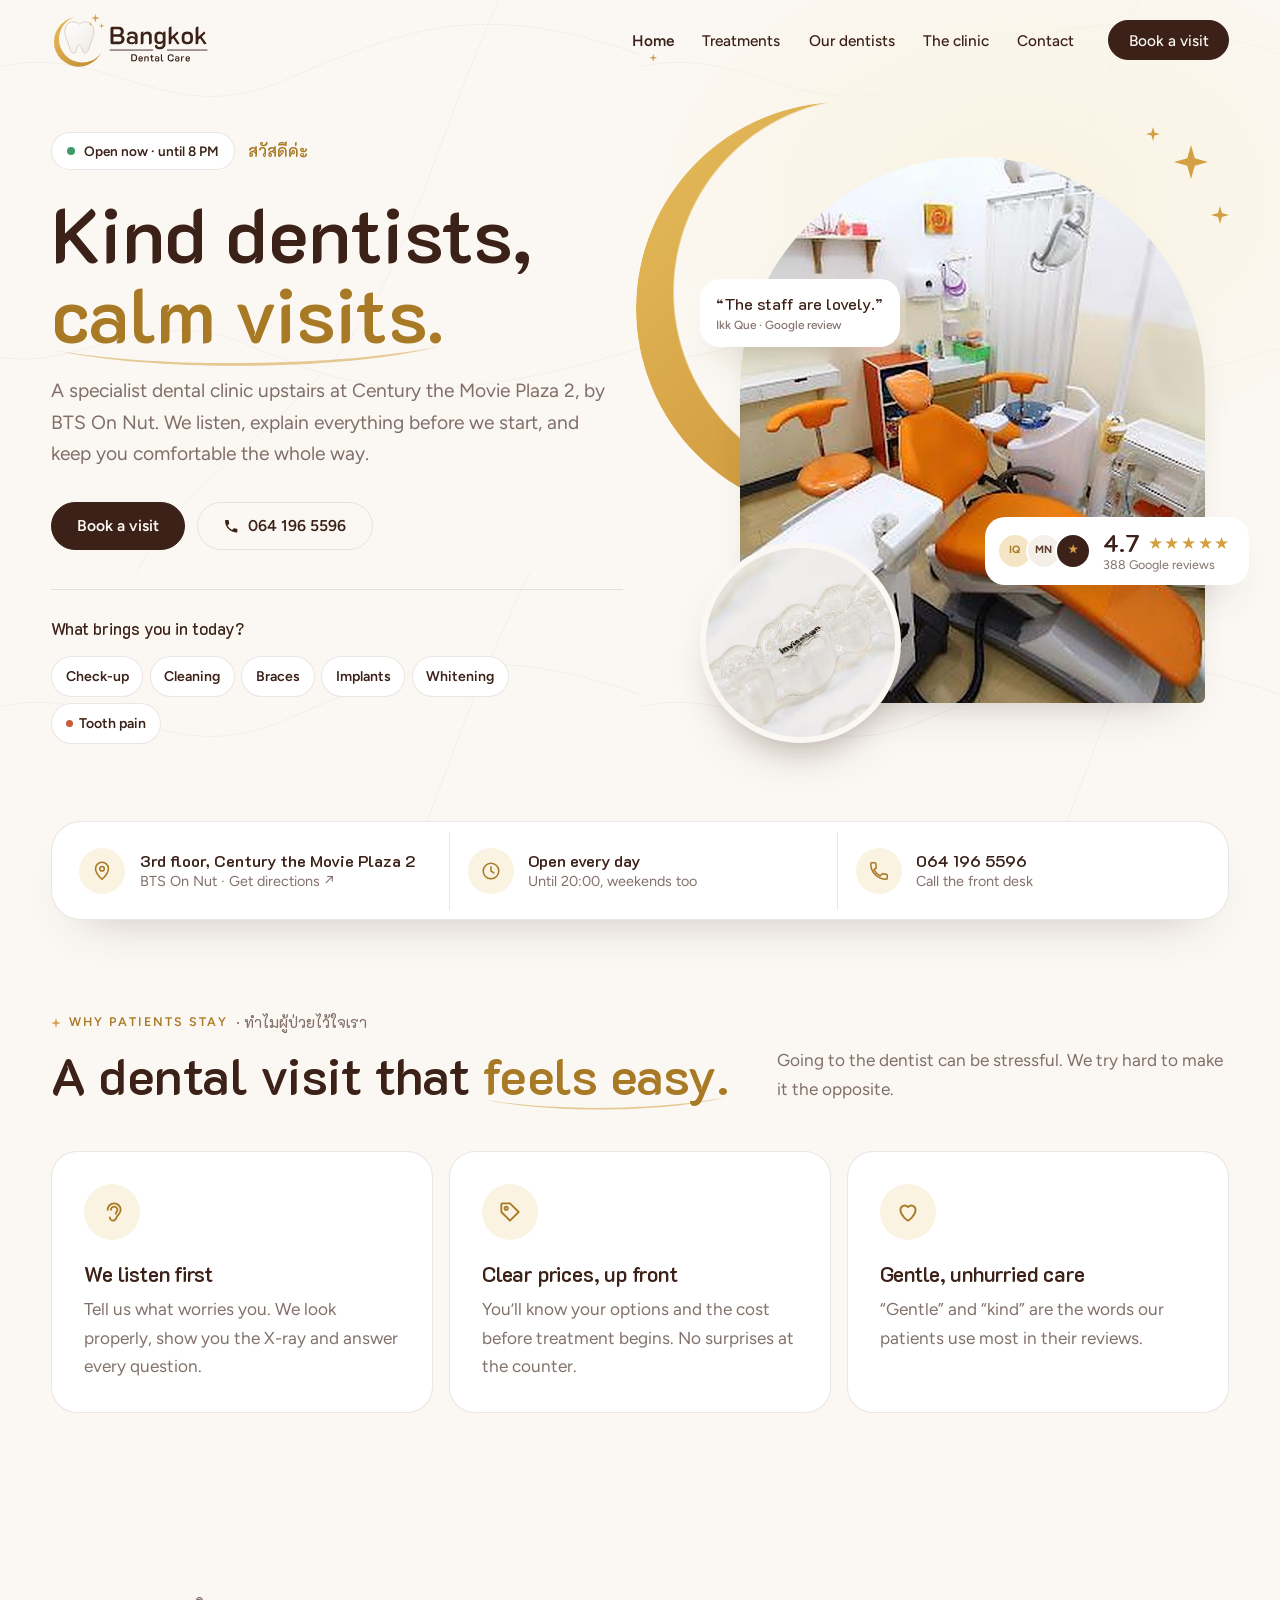
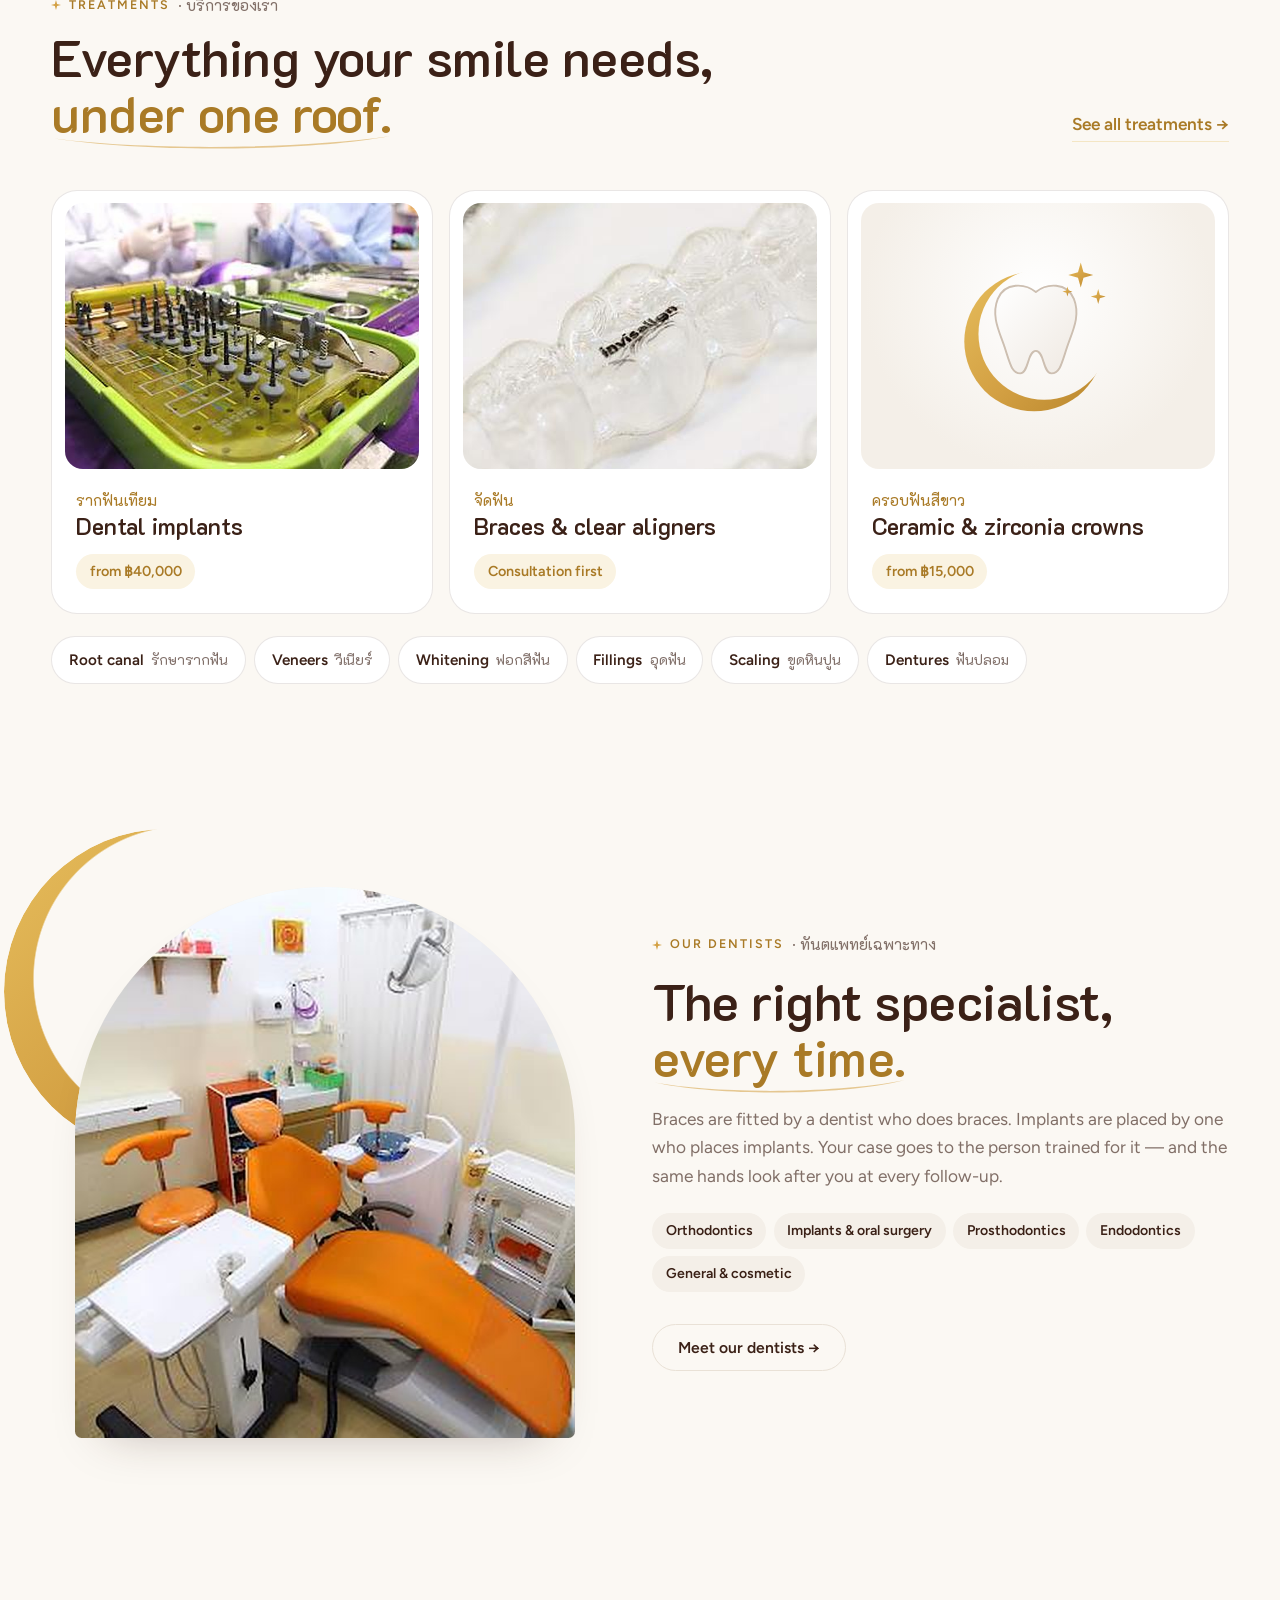
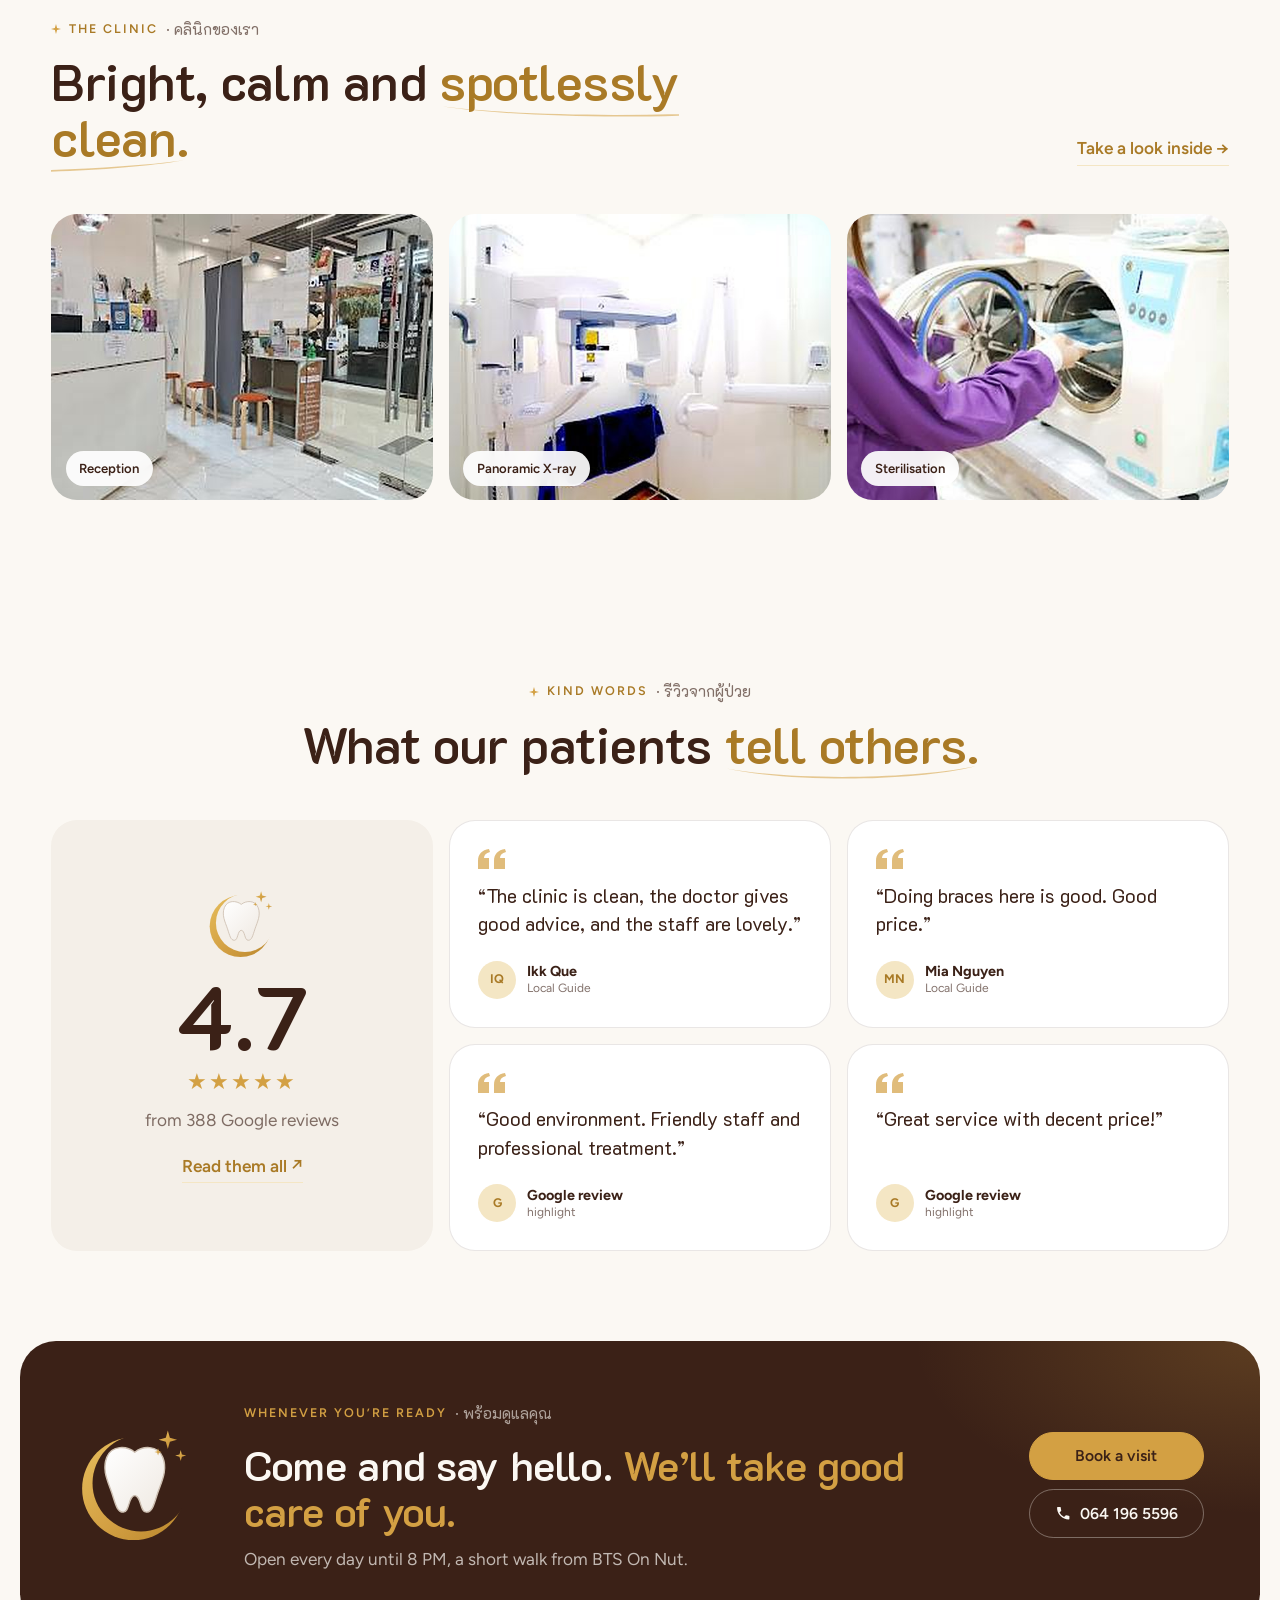
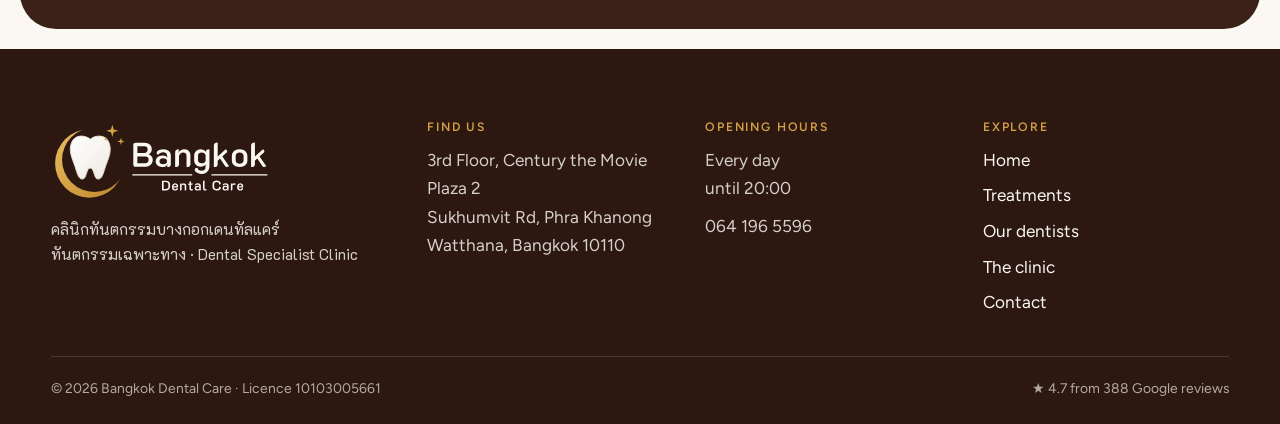
==== index.html @ a1d0c7ec "Improve the homepage hero Treatment-room photo with an aligner inset instead of the busy storefront," ====
<!doctype html>
<html lang="en" class="no-js">
<head>
  <meta charset="utf-8" />
  <meta name="viewport" content="width=device-width, initial-scale=1" />
  <title>Bangkok Dental Care · Kind, specialist dental care at BTS On Nut</title>
  <meta name="description" content="A friendly specialist dental clinic on the 3rd floor of Century the Movie Plaza 2, BTS On Nut. Braces, aligners, implants, crowns, root canal, veneers and whitening. Rated 4.7 from 388 Google reviews." />
  <meta name="theme-color" content="#fbf8f3" />
  <meta property="og:title" content="Bangkok Dental Care · Kind, specialist dental care at BTS On Nut" />
  <meta property="og:description" content="A friendly specialist dental clinic on the 3rd floor of Century the Movie Plaza 2, BTS On Nut. Braces, aligners, implants, crowns, root canal, veneers and whitening. Rated 4.7 from 388 Google reviews." />
  <meta property="og:image" content="images/storefront.jpg" />
  <link rel="icon" href="images/logo-mark.svg" type="image/svg+xml" />

  <link rel="preconnect" href="https://fonts.googleapis.com" />
  <link rel="preconnect" href="https://fonts.gstatic.com" crossorigin />
  <link href="https://fonts.googleapis.com/css2?family=K2D:wght@400;500;600;700&family=Figtree:wght@400;500;600&display=swap" rel="stylesheet" />
  <link rel="stylesheet" href="styles.css" />
  <script type="application/ld+json">
  {
    "@context": "https://schema.org",
    "@type": "Dentist",
    "name": "Bangkok Dental Care",
    "alternateName": "คลินิกทันตกรรมบางกอกเดนทัลแคร์",
    "image": "images/storefront.jpg",
    "logo": "images/logo.svg",
    "telephone": "+66641965596",
    "address": {
      "@type": "PostalAddress",
      "streetAddress": "3rd Floor, Century the Movie Plaza 2, Sukhumvit Rd",
      "addressLocality": "Phra Khanong, Watthana",
      "addressRegion": "Bangkok",
      "postalCode": "10110",
      "addressCountry": "TH"
    },
    "geo": { "@type": "GeoCoordinates", "latitude": 13.7054644, "longitude": 100.6012453 },
    "openingHoursSpecification": [{
      "@type": "OpeningHoursSpecification",
      "dayOfWeek": ["Monday","Tuesday","Wednesday","Thursday","Friday","Saturday","Sunday"],
      "closes": "20:00"
    }],
    "aggregateRating": { "@type": "AggregateRating", "ratingValue": "4.7", "reviewCount": "388" }
  }
  </script>
</head>
<body>
  <a class="skip" href="#main">Skip to content</a>

  <svg width="0" height="0" style="position:absolute" aria-hidden="true">
    <defs>
      <symbol id="spark" viewBox="-1 -1 2 2"><path d="M0 -1L.22 -.22L1 0L.22 .22L0 1L-.22 .22L-1 0L-.22 -.22Z" /></symbol>
    </defs>
  </svg>

  <header class="nav" data-nav>
    <a class="logo" href="index.html" aria-label="Bangkok Dental Care — home">
      <img src="images/logo.svg" alt="Bangkok Dental Care" width="578" height="196" />
    </a>
    <button class="nav__toggle" type="button" aria-expanded="false" aria-controls="site-menu" data-nav-toggle>
      <span class="sr-only">Menu</span><span class="nav__bars" aria-hidden="true"></span>
    </button>
    <nav class="nav__links" id="site-menu" aria-label="Primary">
      <a href="index.html" aria-current="page">Home</a>
      <a href="treatments.html">Treatments</a>
      <a href="dentists.html">Our dentists</a>
      <a href="clinic.html">The clinic</a>
      <a href="contact.html">Contact</a>
      <a class="btn btn--small nav__cta" href="contact.html#book">Book a visit</a>
    </nav>
  </header>

  <main id="main">
    <section class="hero">
      <div class="hero__copy">
        <p class="hello reveal" style="--d:0">
          <span class="pill"><span class="pill__dot" aria-hidden="true"></span><span data-open-status>Open every day · until 8 PM</span></span>
          <span lang="th">สวัสดีค่ะ</span>
        </p>
        <h1 class="reveal" style="--d:1">Kind dentists,<br /><em>calm visits.</em></h1>
        <p class="lede reveal" style="--d:2">
          A specialist dental clinic upstairs at Century the Movie Plaza&nbsp;2, by BTS&nbsp;On&nbsp;Nut.
          We listen, explain everything before we start, and keep you comfortable the whole way.
        </p>
        <div class="actions reveal" style="--d:3">
          <a class="btn" href="contact.html#book">Book a visit</a>
          <a class="btn btn--line" href="tel:+66641965596"><svg class="i" viewBox="0 0 24 24" aria-hidden="true"><path d="M6.6 10.8a15.1 15.1 0 0 0 6.6 6.6l2.2-2.2a1 1 0 0 1 1-.25 11.4 11.4 0 0 0 3.6.57 1 1 0 0 1 1 1V20a1 1 0 0 1-1 1A17 17 0 0 1 3 4a1 1 0 0 1 1-1h3.5a1 1 0 0 1 1 1c0 1.25.2 2.45.57 3.57a1 1 0 0 1-.25 1z"/></svg> 064 196 5596</a>
        </div>
        <div class="ask reveal" style="--d:4">
          <p class="ask__q">What brings you in today?</p>
          <ul class="ask__list">
            <li><a href="contact.html?service=checkup#book">Check-up</a></li>
            <li><a href="contact.html?service=cleaning#book">Cleaning</a></li>
            <li><a href="contact.html?service=braces#book">Braces</a></li>
            <li><a href="contact.html?service=implant#book">Implants</a></li>
            <li><a href="contact.html?service=whitening#book">Whitening</a></li>
            <li><a class="ask__urgent" href="contact.html?service=pain#book">Tooth pain</a></li>
          </ul>
        </div>
      </div>

      <div class="hero__media reveal" style="--d:2">
        <span class="moon moon--xl" aria-hidden="true"></span>
        <span class="twinkle twinkle--1" aria-hidden="true"><svg class="spark" aria-hidden="true"><use href="#spark" /></svg></span>
        <span class="twinkle twinkle--2" aria-hidden="true"><svg class="spark" aria-hidden="true"><use href="#spark" /></svg></span>
        <span class="twinkle twinkle--3" aria-hidden="true"><svg class="spark" aria-hidden="true"><use href="#spark" /></svg></span>
        <figure class="photo photo--arch"><img src="images/treatment-room.jpg" alt="A bright treatment room with an orange dental chair" /></figure>
        <figure class="photo hero__inset"><img src="images/aligners.jpg" alt="Clear aligner trays" /></figure>
        <div class="note note--rating">
          <span class="faces" aria-hidden="true"><span>IQ</span><span>MN</span><span>★</span></span>
          <span class="note__text"><b>4.7</b> <span class="stars" aria-hidden="true">★★★★★</span><small>388 Google reviews</small></span>
        </div>
        <p class="note note--quote">“The staff are lovely.”<small>Ikk Que · Google review</small></p>
      </div>
    </section>

    <ul class="glance reveal" style="--d:5" aria-label="Clinic at a glance">
      <li>
        <span class="glance__icon" aria-hidden="true"><svg viewBox="0 0 24 24"><path d="M12 21s-7-6.2-7-11.5A7 7 0 0 1 19 9.5C19 14.8 12 21 12 21z"/><circle cx="12" cy="9.5" r="2.5"/></svg></span>
        <span><b>3rd floor, Century the Movie Plaza 2</b><a href="https://www.google.com/maps/dir/?api=1&destination=13.7054644,100.6012453" target="_blank" rel="noopener">BTS On Nut · Get directions ↗</a></span>
      </li>
      <li>
        <span class="glance__icon" aria-hidden="true"><svg viewBox="0 0 24 24"><circle cx="12" cy="12" r="8.5"/><path d="M12 7.5V12l3 2"/></svg></span>
        <span><b>Open every day</b><span>Until 20:00, weekends too</span></span>
      </li>
      <li>
        <span class="glance__icon" aria-hidden="true"><svg viewBox="0 0 24 24"><path d="M6.6 10.8a15.1 15.1 0 0 0 6.6 6.6l2.2-2.2a1 1 0 0 1 1-.25 11.4 11.4 0 0 0 3.6.57 1 1 0 0 1 1 1V20a1 1 0 0 1-1 1A17 17 0 0 1 3 4a1 1 0 0 1 1-1h3.5a1 1 0 0 1 1 1c0 1.25.2 2.45.57 3.57a1 1 0 0 1-.25 1z"/></svg></span>
        <span><b>064 196 5596</b><a href="tel:+66641965596">Call the front desk</a></span>
      </li>
    </ul>

    <section class="section">
      <header class="head">
        <p class="eyebrow"><svg class="spark" aria-hidden="true"><use href="#spark" /></svg>Why patients stay <span lang="th">· ทำไมผู้ป่วยไว้ใจเรา</span></p>
        <h2>A dental visit that <em>feels easy.</em></h2>
        <p class="head__aside">Going to the dentist can be stressful. We try hard to make it the opposite.</p>
      </header>
      <div class="promises">
        <article class="promise reveal-on-scroll">
          <span class="promise__icon" aria-hidden="true"><svg viewBox="0 0 24 24"><path d="M8 10a6 6 0 1 1 12 0c0 3-2 4-3 5.5S15.5 20 13 20a3 3 0 0 1-3-3"/><path d="M11 10a3 3 0 0 1 6 0c0 1.5-1.5 2-1.5 3.5"/></svg></span>
          <h3>We listen first</h3>
          <p>Tell us what worries you. We look properly, show you the X-ray and answer every question.</p>
        </article>
        <article class="promise reveal-on-scroll">
          <span class="promise__icon" aria-hidden="true"><svg viewBox="0 0 24 24"><path d="M4 12V5a1 1 0 0 1 1-1h7l8 8-8 8z"/><circle cx="8.5" cy="8.5" r="1.5"/></svg></span>
          <h3>Clear prices, up front</h3>
          <p>You’ll know your options and the cost before treatment begins. No surprises at the counter.</p>
        </article>
        <article class="promise reveal-on-scroll">
          <span class="promise__icon" aria-hidden="true"><svg viewBox="0 0 24 24"><path d="M12 20s-7-4.4-7-10a4 4 0 0 1 7-2.6A4 4 0 0 1 19 10c0 5.6-7 10-7 10z"/></svg></span>
          <h3>Gentle, unhurried care</h3>
          <p>“Gentle” and “kind” are the words our patients use most in their reviews.</p>
        </article>
      </div>
    </section>

    <section class="section">
      <header class="head">
        <p class="eyebrow"><svg class="spark" aria-hidden="true"><use href="#spark" /></svg>Treatments <span lang="th">· บริการของเรา</span></p>
        <h2>Everything your smile needs, <em>under one roof.</em></h2>
        <a class="link head__link" href="treatments.html">See all treatments →</a>
      </header>
      <div class="cards">
        <a class="card card--photo reveal-on-scroll" href="treatments.html#implants">
          <figure class="photo"><img src="images/implant-kit.jpg" alt="" loading="lazy" /></figure>
          <span class="card__th" lang="th">รากฟันเทียม</span>
          <span class="card__title">Dental implants</span>
          <span class="card__meta">from ฿40,000</span>
        </a>
        <a class="card card--photo reveal-on-scroll" href="treatments.html#braces">
          <figure class="photo"><img src="images/aligners.jpg" alt="" loading="lazy" /></figure>
          <span class="card__th" lang="th">จัดฟัน</span>
          <span class="card__title">Braces &amp; clear aligners</span>
          <span class="card__meta">Consultation first</span>
        </a>
        <a class="card card--photo reveal-on-scroll" href="treatments.html#crowns">
          <figure class="photo photo--plain"><img src="images/logo-mark.svg" alt="" loading="lazy" /></figure>
          <span class="card__th" lang="th">ครอบฟันสีขาว</span>
          <span class="card__title">Ceramic &amp; zirconia crowns</span>
          <span class="card__meta">from ฿15,000</span>
        </a>
      </div>
      <ul class="chips reveal-on-scroll">
        <li><a href="treatments.html#root-canal">Root canal <span lang="th">รักษารากฟัน</span></a></li>
        <li><a href="treatments.html#veneers">Veneers <span lang="th">วีเนียร์</span></a></li>
        <li><a href="treatments.html#whitening">Whitening <span lang="th">ฟอกสีฟัน</span></a></li>
        <li><a href="treatments.html#fillings">Fillings <span lang="th">อุดฟัน</span></a></li>
        <li><a href="treatments.html#scaling">Scaling <span lang="th">ขูดหินปูน</span></a></li>
        <li><a href="treatments.html#dentures">Dentures <span lang="th">ฟันปลอม</span></a></li>
      </ul>
    </section>

    <section class="section split">
      <div class="split__media reveal-on-scroll">
        <span class="moon" aria-hidden="true"></span>
        <figure class="photo photo--soft"><img src="images/treatment-room.jpg" alt="Our treatment room with an orange dental chair" loading="lazy" /></figure>
      </div>
      <div class="split__copy reveal-on-scroll">
        <p class="eyebrow"><svg class="spark" aria-hidden="true"><use href="#spark" /></svg>Our dentists <span lang="th">· ทันตแพทย์เฉพาะทาง</span></p>
        <h2>The right specialist, <em>every time.</em></h2>
        <p>Braces are fitted by a dentist who does braces. Implants are placed by one who places implants. Your case goes to the person trained for it — and the same hands look after you at every follow-up.</p>
        <ul class="tags">
          <li>Orthodontics</li><li>Implants &amp; oral surgery</li><li>Prosthodontics</li><li>Endodontics</li><li>General &amp; cosmetic</li>
        </ul>
        <a class="btn btn--line" href="dentists.html">Meet our dentists →</a>
      </div>
    </section>

    <section class="section">
      <header class="head">
        <p class="eyebrow"><svg class="spark" aria-hidden="true"><use href="#spark" /></svg>The clinic <span lang="th">· คลินิกของเรา</span></p>
        <h2>Bright, calm and <em>spotlessly clean.</em></h2>
        <a class="link head__link" href="clinic.html">Take a look inside →</a>
      </header>
      <div class="strip">
        <figure class="photo reveal-on-scroll"><img src="images/reception.jpg" alt="Reception desk" loading="lazy" /><figcaption>Reception</figcaption></figure>
        <figure class="photo reveal-on-scroll"><img src="images/xray.jpg" alt="Panoramic X-ray machine" loading="lazy" /><figcaption>Panoramic X-ray</figcaption></figure>
        <figure class="photo reveal-on-scroll"><img src="images/sterilisation.jpg" alt="Instruments loaded into an autoclave steriliser" loading="lazy" /><figcaption>Sterilisation</figcaption></figure>
      </div>
    </section>

    <section class="section reviews">
      <header class="head head--center">
        <p class="eyebrow"><svg class="spark" aria-hidden="true"><use href="#spark" /></svg>Kind words <span lang="th">· รีวิวจากผู้ป่วย</span></p>
        <h2>What our patients <em>tell others.</em></h2>
      </header>
      <div class="reviews__grid">
        <div class="score reveal-on-scroll">
          <img src="images/logo-mark.svg" alt="" width="72" height="72" loading="lazy" />
          <p class="score__n">4.7</p>
          <p class="stars" aria-label="4.7 out of 5 stars">★★★★★</p>
          <p class="score__l">from 388 Google reviews</p>
          <a class="link" href="https://www.google.com/maps/place/Bangkok+Dental+Care/@13.7054644,100.598665,17z/data=!4m8!3m7!1s0x30e29febcbc4d22b:0xd949c671bb64645d!8m2!3d13.7054644!4d100.6012453!9m1!1b1" target="_blank" rel="noopener">Read them all ↗</a>
        </div>
        <blockquote class="quote reveal-on-scroll">
          <p>“The clinic is clean, the doctor gives good advice, and the staff are lovely.”</p>
          <footer><span class="avatar" aria-hidden="true">IQ</span><span><b>Ikk Que</b><small>Local Guide</small></span></footer>
        </blockquote>
        <blockquote class="quote reveal-on-scroll">
          <p>“Doing braces here is good. Good price.”</p>
          <footer><span class="avatar" aria-hidden="true">MN</span><span><b>Mia Nguyen</b><small>Local Guide</small></span></footer>
        </blockquote>
        <blockquote class="quote reveal-on-scroll">
          <p>“Good environment. Friendly staff and professional treatment.”</p>
          <footer><span class="avatar" aria-hidden="true">G</span><span><b>Google review</b><small>highlight</small></span></footer>
        </blockquote>
        <blockquote class="quote reveal-on-scroll">
          <p>“Great service with decent price!”</p>
          <footer><span class="avatar" aria-hidden="true">G</span><span><b>Google review</b><small>highlight</small></span></footer>
        </blockquote>
      </div>
    </section>

  </main>

  <section class="cta">
    <div class="cta__inner">
      <img class="cta__mark" src="images/logo-mark.svg" alt="" width="196" height="196" loading="lazy" />
      <div class="cta__copy">
        <p class="eyebrow eyebrow--light">Whenever you’re ready <span lang="th">· พร้อมดูแลคุณ</span></p>
        <h2>Come and say hello. <em>We’ll take good care of you.</em></h2>
        <p>Open every day until 8 PM, a short walk from BTS On Nut.</p>
      </div>
      <div class="cta__actions">
        <a class="btn btn--gold" href="contact.html#book">Book a visit</a>
        <a class="btn btn--line-light" href="tel:+66641965596"><svg class="i" viewBox="0 0 24 24" aria-hidden="true"><path d="M6.6 10.8a15.1 15.1 0 0 0 6.6 6.6l2.2-2.2a1 1 0 0 1 1-.25 11.4 11.4 0 0 0 3.6.57 1 1 0 0 1 1 1V20a1 1 0 0 1-1 1A17 17 0 0 1 3 4a1 1 0 0 1 1-1h3.5a1 1 0 0 1 1 1c0 1.25.2 2.45.57 3.57a1 1 0 0 1-.25 1z"/></svg> 064 196 5596</a>
      </div>
    </div>
  </section>

  <footer class="footer">
    <div class="footer__grid">
      <div class="footer__brand">
        <img src="images/logo-light.svg" alt="Bangkok Dental Care" width="578" height="196" loading="lazy" />
        <p lang="th">คลินิกทันตกรรมบางกอกเดนทัลแคร์<br />ทันตกรรมเฉพาะทาง · Dental Specialist Clinic</p>
      </div>
      <div>
        <h3>Find us</h3>
        <p>3rd Floor, Century the Movie Plaza 2<br />Sukhumvit Rd, Phra Khanong<br />Watthana, Bangkok 10110</p>
      </div>
      <div>
        <h3>Opening hours</h3>
        <p>Every day<br />until 20:00</p>
        <p><a href="tel:+66641965596">064 196 5596</a></p>
      </div>
      <div>
        <h3>Explore</h3>
        <ul>
          <li><a href="index.html">Home</a></li>
          <li><a href="treatments.html">Treatments</a></li>
          <li><a href="dentists.html">Our dentists</a></li>
          <li><a href="clinic.html">The clinic</a></li>
          <li><a href="contact.html">Contact</a></li>
        </ul>
      </div>
    </div>
    <div class="footer__row">
      <span>© <span data-year>2026</span> Bangkok Dental Care · Licence 10103005661</span>
      <a href="https://www.google.com/maps/place/Bangkok+Dental+Care/@13.7054644,100.598665,17z/data=!4m8!3m7!1s0x30e29febcbc4d22b:0xd949c671bb64645d!8m2!3d13.7054644!4d100.6012453!9m1!1b1" target="_blank" rel="noopener">★ 4.7 from 388 Google reviews</a>
    </div>
  </footer>

  <a class="fab" href="tel:+66641965596" aria-label="Call the clinic">
    <svg viewBox="0 0 24 24" aria-hidden="true"><path d="M6.6 10.8a15.1 15.1 0 0 0 6.6 6.6l2.2-2.2a1 1 0 0 1 1-.25 11.4 11.4 0 0 0 3.6.57 1 1 0 0 1 1 1V20a1 1 0 0 1-1 1A17 17 0 0 1 3 4a1 1 0 0 1 1-1h3.5a1 1 0 0 1 1 1c0 1.25.2 2.45.57 3.57a1 1 0 0 1-.25 1z"/></svg>
  </a>

  <script src="script.js" defer></script>
</body>
</html>
---- styles.css ----
/* ==========================================================================
   Bangkok Dental Care
   Taken from the logo on the clinic's marble wall: a white tooth cradled by a
   thin gold crescent, gold sparkles, and a chocolate-brown wordmark.
   Soft marble whites, gold accents, chocolate text — warm, clean, unhurried.
   ========================================================================== */

:root {
  --paper: #fbf8f3;
  --white: #ffffff;
  --marble: #f4efe8;
  --stone: #e9e1d6;
  --gold: #d3a043;
  --gold-deep: #a97a26;
  --gold-soft: #f4e6c4;
  --gold-mist: #faf3e2;
  --cocoa: #3b2117;
  --cocoa-2: #5b3b2d;
  --muted: rgba(59, 33, 23, 0.64);
  --line: rgba(59, 33, 23, 0.11);

  --head: "K2D", "Figtree", sans-serif;
  --body: "Figtree", ui-sans-serif, sans-serif;

  --gutter: clamp(1.1rem, 4vw, 3.5rem);
  --max: 1220px;
  --r: 26px;
  --r-sm: 16px;
  --shadow: 0 24px 50px -32px rgba(59, 33, 23, 0.35);
  --ease: cubic-bezier(0.22, 0.8, 0.24, 1);
}

*, *::before, *::after { box-sizing: border-box; }

html { scroll-behavior: smooth; overflow-x: clip; }

body {
  margin: 0;
  background: var(--paper);
  color: var(--cocoa);
  font-family: var(--body);
  font-size: clamp(1rem, 0.97rem + 0.18vw, 1.075rem);
  line-height: 1.65;
  -webkit-font-smoothing: antialiased;
}

[lang="th"] { font-family: var(--head); font-weight: 400; }

h1, h2, h3 { font-family: var(--head); font-weight: 600; margin: 0; letter-spacing: -0.01em; }
h1 { font-size: clamp(2.7rem, 6vw, 5rem); line-height: 1.04; }
h2 { font-size: clamp(2rem, 4vw, 3.2rem); line-height: 1.1; }
h3 { font-size: 1.3rem; line-height: 1.2; }

/* Highlight: gold text sitting on a soft crescent swoosh, like the logo's tail */
em {
  font-style: normal;
  color: var(--gold-deep);
  background: url("data:image/svg+xml,%3Csvg xmlns='http://www.w3.org/2000/svg' viewBox='0 0 200 14' preserveAspectRatio='none'%3E%3Cpath d='M2 4c50 10 140 10 196-2-50 14-146 14-196 2z' fill='%23d3a043' fill-opacity='.55'/%3E%3C/svg%3E") left bottom / 100% .32em no-repeat;
  padding-bottom: .08em;
}

p { margin: 0; }
a { color: inherit; }
a, button, select, label, summary { cursor: pointer; }
input[type="text"], input[type="tel"] { cursor: text; }
img { display: block; max-width: 100%; }

.skip { position: absolute; left: -999px; top: .5rem; z-index: 200; background: var(--cocoa); color: var(--paper); padding: .5rem 1rem; border-radius: 10px; }
.skip:focus { left: .5rem; }
.sr-only { position: absolute; width: 1px; height: 1px; overflow: hidden; clip: rect(0 0 0 0); white-space: nowrap; }
:focus-visible { outline: 2px solid var(--gold); outline-offset: 3px; border-radius: 6px; }

.i { width: 1.05em; height: 1.05em; fill: currentColor; flex: none; }
.spark { width: .8em; height: .8em; fill: var(--gold); flex: none; }

/* ---------- Buttons & links ---------- */
.btn {
  display: inline-flex; align-items: center; justify-content: center; gap: .55em;
  padding: .95em 1.6em;
  border: 1.5px solid var(--cocoa);
  border-radius: 999px;
  background: var(--cocoa);
  color: var(--paper);
  font: 600 .98rem/1 var(--body);
  text-decoration: none;
  transition: background .3s, border-color .3s, color .3s, transform .3s var(--ease), box-shadow .3s;
}
.btn:hover { background: var(--gold-deep); border-color: var(--gold-deep); transform: translateY(-2px); box-shadow: 0 14px 26px -16px rgba(169, 122, 38, .9); }
.btn--line { background: transparent; color: var(--cocoa); border-color: var(--stone); }
.btn--line:hover { background: var(--white); color: var(--cocoa); border-color: var(--gold); box-shadow: none; }
.btn--gold { background: var(--gold); border-color: var(--gold); color: var(--cocoa); }
.btn--gold:hover { background: var(--gold-soft); border-color: var(--gold-soft); color: var(--cocoa); }
.btn--line-light { background: transparent; border-color: rgba(251, 248, 243, .35); color: var(--paper); }
.btn--line-light:hover { background: var(--paper); border-color: var(--paper); color: var(--cocoa); box-shadow: none; }
.btn--small { padding: .75em 1.25em; font-size: .9rem; }
.btn--block { width: 100%; padding-block: 1.1em; }

.link { color: var(--gold-deep); font-weight: 600; text-decoration: none; border-bottom: 1.5px solid var(--gold-soft); padding-bottom: 2px; transition: border-color .25s, color .25s; }
.link:hover { border-color: var(--gold); color: var(--cocoa); }

/* ---------- Header ---------- */
.nav {
  position: sticky; top: 0; z-index: 50;
  display: flex; align-items: center; justify-content: space-between; gap: 1.5rem;
  padding: .7rem var(--gutter);
  transition: background .3s, box-shadow .3s;
}
.nav.is-scrolled { background: rgba(251, 248, 243, .88); backdrop-filter: blur(14px); -webkit-backdrop-filter: blur(14px); box-shadow: 0 1px 0 var(--line); }
.logo { display: inline-block; line-height: 0; }
.logo img { height: 58px; width: auto; transition: transform .5s var(--ease); }
.logo:hover img { transform: scale(1.03); }
.nav__links { display: flex; align-items: center; gap: clamp(1rem, 2.2vw, 2rem); }
.nav__links a { position: relative; text-decoration: none; font-weight: 500; font-size: .96rem; }
.nav__links a:not(.btn)::after {
  content: ""; position: absolute; left: 50%; bottom: -9px; width: 8px; height: 8px;
  background: var(--gold);
  clip-path: polygon(50% 0, 61% 39%, 100% 50%, 61% 61%, 50% 100%, 39% 61%, 0 50%, 39% 39%);
  transform: translateX(-50%) scale(0); transition: transform .35s var(--ease);
}
.nav__links a:hover::after, .nav__links a[aria-current="page"]::after { transform: translateX(-50%) scale(1); }
.nav__links a[aria-current="page"] { font-weight: 600; }
.nav__cta { margin-left: .4rem; }
.nav__toggle { display: none; width: 46px; height: 46px; border-radius: 50%; border: 1.5px solid var(--stone); background: var(--white); place-items: center; }
.nav__bars, .nav__bars::before, .nav__bars::after { display: block; width: 18px; height: 2px; border-radius: 2px; background: var(--cocoa); transition: transform .3s var(--ease), background .2s; }
.nav__bars { position: relative; }
.nav__bars::before, .nav__bars::after { content: ""; position: absolute; left: 0; }
.nav__bars::before { top: -6px; }
.nav__bars::after { top: 6px; }
.nav.is-open .nav__bars { background: transparent; }
.nav.is-open .nav__bars::before { transform: translateY(6px) rotate(45deg); }
.nav.is-open .nav__bars::after { transform: translateY(-6px) rotate(-45deg); }

/* ---------- Shared bits ---------- */
.section { max-width: calc(var(--max) + 2 * var(--gutter)); margin: 0 auto; padding: clamp(3.5rem, 7vw, 6rem) var(--gutter); }
.section--tight { padding-top: clamp(1rem, 2vw, 2rem); }

.eyebrow {
  display: inline-flex; flex-wrap: wrap; align-items: center; gap: .5rem;
  margin-bottom: 1rem;
  font-size: .78rem; font-weight: 600; letter-spacing: .16em; text-transform: uppercase; color: var(--gold-deep);
}
.eyebrow [lang="th"] { letter-spacing: 0; text-transform: none; font-size: .95rem; color: var(--muted); }
.eyebrow--light { color: var(--gold); }
.eyebrow--light [lang="th"] { color: rgba(251, 248, 243, .6); }

.lede { max-width: 36rem; margin-top: 1.4rem; font-size: clamp(1.05rem, 1rem + .3vw, 1.2rem); color: var(--muted); }
.actions { display: flex; flex-wrap: wrap; gap: .75rem; margin-top: 2rem; }

.head { display: grid; grid-template-columns: minmax(0, 1.5fr) minmax(0, 1fr); gap: .5rem 3rem; align-items: end; margin-bottom: clamp(2rem, 4vw, 3rem); }
.head .eyebrow { grid-column: 1 / -1; margin-bottom: .2rem; }
.head__aside { color: var(--muted); }
.head__link { justify-self: end; align-self: end; }
.head--center { grid-template-columns: 1fr; justify-items: center; text-align: center; }

.photo { position: relative; margin: 0; overflow: hidden; border-radius: var(--r); background: var(--marble); }
.photo img { width: 100%; height: 100%; object-fit: cover; transition: transform 1.1s var(--ease); }
.photo:hover img { transform: scale(1.035); }
.photo figcaption {
  position: absolute; left: .9rem; bottom: .9rem;
  padding: .4rem .85rem; border-radius: 999px;
  background: rgba(255, 255, 255, .92); backdrop-filter: blur(6px);
  font-size: .82rem; font-weight: 600;
}
.photo--plain { display: grid; place-items: center; background: radial-gradient(circle at 50% 35%, var(--white), var(--marble) 70%); }
.photo--plain img { width: 46%; height: auto; object-fit: contain; }

/* The thin gold crescent from the logo, used as a frame accent */
.moon {
  position: absolute; z-index: 0; pointer-events: none;
  width: 62%; aspect-ratio: 1; left: -9%; top: -6%;
  border-radius: 50%;
  background: linear-gradient(135deg, #e6bd5c, var(--gold) 55%, #b9862c);
  -webkit-mask: radial-gradient(circle at 56% 46%, transparent 0 60%, #000 60.6%);
  mask: radial-gradient(circle at 56% 46%, transparent 0 60%, #000 60.6%);
  animation: float 10s ease-in-out infinite alternate;
}
.moon--xl { width: 78%; left: -12%; top: -5%; }
@keyframes float { to { transform: rotate(-6deg) translateY(-6px); } }

.stars { color: var(--gold); letter-spacing: .1em; }
.avatar { display: inline-grid; place-items: center; width: 38px; height: 38px; border-radius: 50%; background: var(--gold-soft); color: var(--gold-deep); font: 700 .78rem/1 var(--body); flex: none; }

/* ---------- Home hero ---------- */
.hero {
  position: relative;
  max-width: calc(var(--max) + 2 * var(--gutter)); margin: 0 auto;
  display: grid; grid-template-columns: minmax(0, 1.08fr) minmax(0, 1fr); gap: clamp(2.5rem, 6vw, 6rem); align-items: center;
  padding: clamp(1.5rem, 4vw, 3.5rem) var(--gutter) clamp(3rem, 6vw, 5rem);
}
.hero::before {
  content: ""; position: absolute; inset: -20% calc(50% - 50vw) 0; z-index: -1;
  background:
    radial-gradient(38rem 26rem at 80% 30%, var(--gold-mist), transparent 70%),
    url("data:image/svg+xml,%3Csvg xmlns='http://www.w3.org/2000/svg' width='640' height='640' fill='none' stroke='%233b2117' stroke-opacity='.045'%3E%3Cpath d='M-20 140c120-40 180 60 300 10s200-90 380-20'/%3E%3Cpath d='M-20 420c90 30 160-50 260-10s170 80 420 0'/%3E%3Cpath d='M120 680c40-120 140-160 220-260s90-220 200-440'/%3E%3C/svg%3E");
}
.hello { display: flex; flex-wrap: wrap; align-items: center; gap: .8rem; margin-bottom: 1.4rem; }
.hello [lang="th"] { font-size: 1.05rem; color: var(--gold-deep); font-weight: 500; }
.pill { display: inline-flex; align-items: center; gap: .55rem; padding: .45rem .95rem; border-radius: 999px; background: var(--white); border: 1px solid var(--line); font-size: .85rem; font-weight: 600; }
.pill__dot { width: 8px; height: 8px; border-radius: 50%; background: #3f9a6b; animation: pulse 2.4s infinite; }
.pill__dot.is-closed { background: var(--gold); animation: none; }
@keyframes pulse { 0% { box-shadow: 0 0 0 0 rgba(63, 154, 107, .5); } 70%, 100% { box-shadow: 0 0 0 9px rgba(63, 154, 107, 0); } }

.ask { margin-top: 2.4rem; padding-top: 1.6rem; border-top: 1px solid var(--line); }
.ask__q { margin-bottom: .8rem; font-family: var(--head); font-weight: 500; font-size: 1.05rem; }
.ask__list { list-style: none; margin: 0; padding: 0; display: flex; flex-wrap: wrap; gap: .4rem; }
.ask__list a {
  display: inline-flex; align-items: center; gap: .4rem;
  padding: .5rem .85rem; border-radius: 999px;
  background: var(--white); border: 1px solid var(--line);
  font-size: .88rem; font-weight: 600; text-decoration: none;
  transition: border-color .25s, background .25s, transform .25s var(--ease);
}
.ask__list a:hover { border-color: var(--gold); background: var(--gold-mist); transform: translateY(-2px); }
.ask__list .ask__urgent::before { content: ""; width: 7px; height: 7px; border-radius: 50%; background: #c75b3a; }

.hero__media { position: relative; padding: 1.5rem 1.5rem 2.5rem 2.5rem; }
.photo--arch { position: relative; z-index: 1; aspect-ratio: 4 / 4.7; border-radius: 999px 999px var(--r) var(--r); box-shadow: var(--shadow); }
.hero__inset {
  position: absolute; z-index: 2; left: 0; bottom: 0;
  width: 38%; aspect-ratio: 1; border-radius: 50%;
  border: 6px solid var(--paper); box-shadow: 0 24px 44px -24px rgba(59, 33, 23, .5);
}
.twinkle { position: absolute; z-index: 2; line-height: 0; animation: twinkle 3.6s ease-in-out infinite; }
.twinkle .spark { width: 100%; height: 100%; }
.twinkle--1 { width: 34px; height: 34px; right: 4%; top: 2%; }
.twinkle--2 { width: 18px; height: 18px; right: 0; top: 12%; animation-delay: -1.2s; }
.twinkle--3 { width: 14px; height: 14px; right: 13%; top: -1%; animation-delay: -2.4s; }
@keyframes twinkle { 0%, 100% { transform: scale(1) rotate(0); opacity: 1; } 50% { transform: scale(.55) rotate(45deg); opacity: .55; } }

.note {
  position: absolute; z-index: 3; margin: 0;
  background: var(--white); border-radius: 20px; box-shadow: 0 24px 44px -26px rgba(59, 33, 23, .45);
  animation: bob 7s ease-in-out infinite alternate;
}
@keyframes bob { to { transform: translateY(-8px); } }
.note--rating { right: -1.25rem; bottom: 26%; display: flex; align-items: center; gap: .8rem; padding: .75rem 1.1rem .75rem .75rem; }
.faces { display: flex; }
.faces span { display: grid; place-items: center; width: 36px; height: 36px; border-radius: 50%; border: 2px solid var(--white); background: var(--gold-soft); color: var(--gold-deep); font: 700 .66rem/1 var(--body); letter-spacing: -.02em; }
.faces span + span { margin-left: -7px; }
.faces span:nth-child(2) { background: var(--marble); color: var(--cocoa-2); }
.faces span:nth-child(3) { background: var(--cocoa); color: var(--gold); }
.note__text { display: grid; grid-template-columns: auto auto; column-gap: .45rem; align-items: center; line-height: 1.2; }
.note__text b { font-family: var(--head); font-weight: 600; font-size: 1.5rem; }
.note__text small { grid-column: 1 / -1; font-size: .78rem; color: var(--muted); }
.note--quote { left: 0; top: 24%; display: grid; gap: .25rem; max-width: 13rem; padding: .85rem 1.05rem; font-family: var(--head); font-weight: 500; font-size: 1.02rem; line-height: 1.3; animation-delay: -3s; }
.note--quote small { font-family: var(--body); font-weight: 500; font-size: .74rem; color: var(--muted); }

/* At-a-glance strip under the hero */
.glance {
  list-style: none;
  width: min(var(--max), calc(100% - 2 * var(--gutter))); margin: 0 auto; padding: .6rem;
  display: grid; grid-template-columns: repeat(3, minmax(0, 1fr)); gap: .4rem;
  border-radius: calc(var(--r) + 4px);
  background: var(--white); border: 1px solid var(--line); box-shadow: var(--shadow);
}
.glance li { display: flex; align-items: center; gap: .9rem; padding: 1rem 1.1rem; border-radius: var(--r); }
.glance li + li { border-left: 1px solid var(--line); border-radius: 0; }
.glance__icon { display: grid; place-items: center; width: 46px; height: 46px; flex: none; border-radius: 50%; background: var(--gold-mist); }
.glance__icon svg { width: 22px; height: 22px; fill: none; stroke: var(--gold-deep); stroke-width: 1.7; stroke-linecap: round; stroke-linejoin: round; }
.glance li > span:last-child { display: grid; line-height: 1.35; }
.glance b { font-family: var(--head); font-weight: 600; font-size: 1.02rem; }
.glance a, .glance li > span:last-child > span { font-size: .9rem; color: var(--muted); text-decoration: none; }
.glance a:hover { color: var(--gold-deep); }

/* Load-in */
.reveal { opacity: 0; transform: translateY(22px); animation: rise .9s var(--ease) forwards; animation-delay: calc(var(--d, 0) * 110ms + 80ms); }
@keyframes rise { to { opacity: 1; transform: none; } }

/* ---------- Promises ---------- */
.promises { display: grid; grid-template-columns: repeat(3, minmax(0, 1fr)); gap: 1rem; }
.promise { padding: 2rem; border-radius: var(--r); background: var(--white); border: 1px solid var(--line); transition: box-shadow .4s, transform .4s var(--ease); }
.promise:hover { box-shadow: var(--shadow); }
.promise__icon { display: grid; place-items: center; width: 56px; height: 56px; border-radius: 50%; background: var(--gold-mist); margin-bottom: 1.4rem; }
.promise__icon svg { width: 26px; height: 26px; fill: none; stroke: var(--gold-deep); stroke-width: 1.7; stroke-linecap: round; stroke-linejoin: round; }
.promise p { margin-top: .5rem; color: var(--muted); }

/* ---------- Treatment cards ---------- */
.cards { display: grid; grid-template-columns: repeat(3, minmax(0, 1fr)); gap: 1rem; margin-bottom: 1.4rem; }
.card { display: flex; flex-direction: column; padding: .8rem .8rem 1.5rem; border-radius: var(--r); background: var(--white); border: 1px solid var(--line); text-decoration: none; transition: box-shadow .4s, border-color .3s, transform .4s var(--ease); }
.card .photo { aspect-ratio: 4 / 3; border-radius: 18px; margin-bottom: 1.2rem; }
.card:hover { box-shadow: var(--shadow); border-color: var(--gold-soft); }
.card__th { padding: 0 .7rem; color: var(--gold-deep); font-size: .95rem; }
.card__title { padding: 0 .7rem; font-family: var(--head); font-weight: 600; font-size: 1.45rem; line-height: 1.2; }
.card__meta { margin: .8rem .7rem 0; align-self: flex-start; padding: .35rem .85rem; border-radius: 999px; background: var(--gold-mist); color: var(--gold-deep); font-weight: 600; font-size: .9rem; }

.chips { list-style: none; margin: 0; padding: 0; display: flex; flex-wrap: wrap; gap: .5rem; }
.chips a { display: inline-flex; align-items: baseline; gap: .45rem; padding: .65rem 1.05rem; border-radius: 999px; background: var(--white); border: 1px solid var(--line); text-decoration: none; font-weight: 600; font-size: .95rem; transition: border-color .25s, background .25s; }
.chips a span { color: var(--muted); font-size: .88rem; font-weight: 400; }
.chips a:hover { border-color: var(--gold); background: var(--gold-mist); }

/* ---------- Split ---------- */
.split { display: grid; grid-template-columns: minmax(0, 1fr) minmax(0, 1.1fr); gap: clamp(2.5rem, 6vw, 6rem); align-items: center; }
.split__media, .page-hero__media { position: relative; padding: 1.5rem 0 0 1.5rem; }
.photo--soft { position: relative; z-index: 1; aspect-ratio: 4 / 4.4; border-radius: 999px 999px var(--r) var(--r); box-shadow: var(--shadow); }
.split__copy > p:not(.eyebrow) { margin: 1.2rem 0 1.4rem; color: var(--muted); font-size: 1.08rem; }
.tags { list-style: none; margin: 0 0 2rem; padding: 0; display: flex; flex-wrap: wrap; gap: .45rem; }
.tags li { padding: .4rem .85rem; border-radius: 999px; background: var(--marble); font-size: .88rem; font-weight: 600; }

.strip { display: grid; grid-template-columns: repeat(3, minmax(0, 1fr)); gap: 1rem; }
.strip .photo { aspect-ratio: 4 / 3; }

/* ---------- Reviews ---------- */
.reviews__grid { display: grid; grid-template-columns: repeat(3, minmax(0, 1fr)); gap: 1rem; }
.score { grid-row: span 2; display: grid; justify-items: center; align-content: center; gap: .3rem; padding: 2.5rem 1.5rem; border-radius: var(--r); background: var(--marble); text-align: center; }
.score img { width: 72px; height: 72px; margin-bottom: .4rem; }
.score__n { font-family: var(--head); font-weight: 600; font-size: clamp(4rem, 8vw, 5.5rem); line-height: 1; }
.score .stars { font-size: 1.4rem; }
.score__l { color: var(--muted); margin-bottom: .8rem; }
.quote { margin: 0; padding: 1.75rem; border-radius: var(--r); background: var(--white); border: 1px solid var(--line); display: flex; flex-direction: column; justify-content: space-between; gap: 1.4rem; }
.quote p { font-family: var(--head); font-size: 1.22rem; line-height: 1.45; }
.quote p::before { content: ""; display: block; width: 28px; height: 20px; margin-bottom: .8rem; background: var(--gold); -webkit-mask: url("data:image/svg+xml,%3Csvg xmlns='http://www.w3.org/2000/svg' viewBox='0 0 28 20'%3E%3Cpath d='M0 20V12C0 5 4 1 11 0l1 3C8 4 6 6 6 9h5v11zm16 0V12c0-7 4-11 11-12l1 3c-4 1-6 3-6 6h5v11z'/%3E%3C/svg%3E") no-repeat; mask: url("data:image/svg+xml,%3Csvg xmlns='http://www.w3.org/2000/svg' viewBox='0 0 28 20'%3E%3Cpath d='M0 20V12C0 5 4 1 11 0l1 3C8 4 6 6 6 9h5v11zm16 0V12c0-7 4-11 11-12l1 3c-4 1-6 3-6 6h5v11z'/%3E%3C/svg%3E") no-repeat; opacity: .7; }
.quote footer { display: flex; align-items: center; gap: .7rem; }
.quote footer > span:last-child { display: grid; line-height: 1.3; font-size: .9rem; }
.quote small { color: var(--muted); }

/* ---------- Page hero (inner pages) ---------- */
.page-hero {
  position: relative;
  max-width: calc(var(--max) + 2 * var(--gutter)); margin: 0 auto;
  display: grid; grid-template-columns: minmax(0, 1.15fr) minmax(0, .85fr); gap: clamp(2.5rem, 6vw, 5rem); align-items: center;
  padding: clamp(1.5rem, 4vw, 3rem) var(--gutter) clamp(2.5rem, 5vw, 4rem);
}
.page-hero::before { content: ""; position: absolute; inset: -30% calc(50% - 50vw) 0; z-index: -1; background: radial-gradient(34rem 22rem at 85% 40%, var(--gold-mist), transparent 70%); }
.page-hero .photo--soft { aspect-ratio: 1; }

/* ---------- Treatments page ---------- */
.jump { display: flex; flex-wrap: wrap; gap: .45rem; margin-bottom: 2.5rem; }
.jump a { padding: .5rem .95rem; border-radius: 999px; background: var(--white); border: 1px solid var(--line); font-size: .9rem; font-weight: 600; text-decoration: none; transition: border-color .25s, background .25s; }
.jump a:hover { border-color: var(--gold); background: var(--gold-mist); }
.tx-list { display: grid; gap: 1rem; }
.tx {
  scroll-margin-top: 100px;
  display: grid; grid-template-columns: 3.5rem minmax(0, 1fr); gap: 1.5rem; align-items: start;
  padding: clamp(1.5rem, 3vw, 2.2rem); border-radius: var(--r);
  background: var(--white); border: 1px solid var(--line);
  transition: box-shadow .4s, border-color .3s;
}
.tx:hover { box-shadow: var(--shadow); border-color: var(--gold-soft); }
.tx--photo { grid-template-columns: 3.5rem minmax(0, 1fr) minmax(0, .75fr); }
.tx__n { font-family: var(--head); font-weight: 600; font-size: 1.5rem; color: var(--gold); line-height: 1.3; }
.tx__th { color: var(--gold-deep); }
.tx h2 { font-size: clamp(1.5rem, 2.4vw, 2rem); margin: .1rem 0 .6rem; }
.tx__body > p:not(.tx__th):not(.tx__price) { color: var(--muted); max-width: 42rem; }
.tx__price { display: inline-block; margin-top: 1rem; padding: .4rem .95rem; border-radius: 999px; background: var(--gold-mist); color: var(--gold-deep); font-weight: 700; }
.tx__photo { aspect-ratio: 4 / 3; border-radius: 18px; }
.fineprint { margin-top: 1.5rem; font-size: .88rem; color: var(--muted); }

/* ---------- Steps ---------- */
.steps { list-style: none; margin: 0; padding: 0; display: grid; grid-template-columns: repeat(4, minmax(0, 1fr)); gap: 1rem; }
.step { padding: 1.75rem; border-radius: var(--r); background: var(--marble); }
.step__n { display: inline-grid; place-items: center; width: 40px; height: 40px; margin-bottom: 1.1rem; border-radius: 50%; background: var(--white); color: var(--gold-deep); font: 600 1.1rem/1 var(--head); box-shadow: 0 0 0 4px var(--gold-mist); }
.step p { margin-top: .4rem; color: var(--muted); font-size: .96rem; }

/* ---------- Dentists page ---------- */
.specs { list-style: none; margin: 0; padding: 0; display: grid; grid-template-columns: repeat(3, minmax(0, 1fr)); gap: 1rem; }
.spec { padding: 1.9rem; border-radius: var(--r); background: var(--white); border: 1px solid var(--line); transition: box-shadow .4s, border-color .3s; }
.spec:hover { box-shadow: var(--shadow); border-color: var(--gold-soft); }
.spec__n { display: inline-grid; place-items: center; width: 44px; height: 44px; margin-bottom: 1.2rem; border-radius: 50%; border: 1.5px solid var(--gold); color: var(--gold-deep); font: 600 1rem/1 var(--head); }
.spec__th { color: var(--gold-deep); }
.spec h3 { font-size: 1.5rem; margin: .15rem 0 .5rem; }
.spec p:not(.spec__th) { color: var(--muted); }
.spec--cta { background: var(--cocoa); border-color: var(--cocoa); color: var(--paper); display: flex; flex-direction: column; gap: .6rem; }
.spec--cta p:not(.spec__th) { color: rgba(251, 248, 243, .72); }
.spec--cta .btn { margin-top: auto; align-self: flex-start; }
.words { padding: clamp(2rem, 5vw, 3.5rem); border-radius: var(--r); background: var(--gold-mist); }
.tally { display: grid; grid-template-columns: repeat(4, minmax(0, 1fr)); gap: 1rem; }
.tally__item { display: grid; gap: .2rem; padding: 1.6rem; border-radius: 20px; background: var(--white); }
.tally__item b { font-family: var(--head); font-weight: 600; font-size: clamp(2.8rem, 5vw, 4rem); line-height: 1; color: var(--gold-deep); }
.tally__item span { font-weight: 600; }

/* ---------- Clinic page ---------- */
.gallery { display: grid; grid-template-columns: 1.25fr 1fr 1fr; grid-template-rows: 15rem 15rem; gap: 1rem; }
.gallery .g1 { grid-row: span 2; }
.gallery .g4 { grid-column: span 2; }
.standards { display: grid; grid-template-columns: repeat(3, minmax(0, 1fr)); gap: 1rem; }
.standard { padding: .8rem .8rem 1.7rem; border-radius: var(--r); background: var(--white); border: 1px solid var(--line); }
.standard .photo { aspect-ratio: 4 / 3; border-radius: 18px; margin-bottom: 1.2rem; }
.standard h3, .standard p { padding: 0 .7rem; }
.standard p { margin-top: .4rem; color: var(--muted); }
.licence { display: inline-flex; flex-wrap: wrap; align-items: center; gap: .5rem; margin-top: 2rem; padding: .8rem 1.3rem; border-radius: 999px; background: var(--gold-mist); }

/* ---------- Contact page ---------- */
.book { scroll-margin-top: 90px; }
.book__card {
  display: grid; grid-template-columns: minmax(0, .9fr) minmax(0, 1.1fr); gap: clamp(2rem, 5vw, 4.5rem);
  padding: clamp(1.75rem, 5vw, 4rem); border-radius: calc(var(--r) + 8px);
  background: var(--white); border: 1px solid var(--line); box-shadow: var(--shadow);
}
.book__intro > p:not(.eyebrow) { margin-top: 1.1rem; color: var(--muted); }
.book__phone { display: inline-flex; align-items: center; gap: .6rem; margin-top: 1.2rem; font-family: var(--head); font-weight: 600; font-size: clamp(1.6rem, 3vw, 2.1rem); text-decoration: none; color: var(--cocoa); }
.book__phone .i { color: var(--gold); }
.book__phone:hover { color: var(--gold-deep); }
.book__list { list-style: none; margin: 1.8rem 0 0; padding: 1.4rem 0 0; border-top: 1px solid var(--line); display: grid; gap: .65rem; }
.book__list li { display: flex; align-items: center; gap: .6rem; }

.form { display: grid; gap: 1.1rem; align-content: start; }
.field { display: grid; gap: .45rem; min-width: 0; border: 0; margin: 0; padding: 0; }
.field > span, .field legend { padding: 0; margin-bottom: .45rem; font-size: .88rem; font-weight: 600; }
.field input, .field select {
  width: 100%; padding: .95rem 1.05rem;
  border: 1.5px solid transparent; border-radius: 14px;
  background-color: var(--marble); color: var(--cocoa);
  font: 500 1rem var(--body); appearance: none;
  transition: border-color .25s, background-color .25s, box-shadow .25s;
}
.field select {
  background-image: url("data:image/svg+xml,%3Csvg xmlns='http://www.w3.org/2000/svg' width='12' height='8'%3E%3Cpath d='M1 1l5 5 5-5' fill='none' stroke='%23a97a26' stroke-width='1.8'/%3E%3C/svg%3E");
  background-repeat: no-repeat; background-position: right 1rem center; padding-right: 2.5rem;
}
.field input::placeholder { color: rgba(59, 33, 23, .4); }
.field input:focus, .field select:focus { outline: none; border-color: var(--gold); background-color: var(--white); box-shadow: 0 0 0 4px var(--gold-mist); }
.field input.is-invalid { border-color: #c75b3a; background-color: #fdf1ec; }
.field-row { display: grid; grid-template-columns: 1fr 1fr; gap: 1rem; }
.seg { display: grid; grid-template-columns: repeat(3, 1fr); gap: 4px; padding: 4px; border-radius: 14px; background: var(--marble); }
.seg label { position: relative; }
.seg input { position: absolute; opacity: 0; pointer-events: none; }
.seg span { display: block; text-align: center; padding: .72rem 0; border-radius: 10px; font-weight: 600; font-size: .88rem; transition: background .25s, color .25s, box-shadow .25s; }
.seg input:checked + span { background: var(--white); color: var(--gold-deep); box-shadow: 0 4px 12px -6px rgba(59, 33, 23, .35); }
.seg input:focus-visible + span { outline: 2px solid var(--gold); }
.form__note { font-size: .9rem; color: var(--muted); }
.form__note.is-success { color: var(--cocoa); padding: 1rem 1.1rem; border-radius: 14px; background: var(--gold-mist); }
.form__note a { color: var(--gold-deep); font-weight: 700; }

.visit { display: grid; grid-template-columns: minmax(0, 1fr) minmax(0, 1.1fr); gap: clamp(2rem, 5vw, 5rem); align-items: start; }
.visit__th { margin-top: .6rem; color: var(--gold-deep); }
.visit__list { margin: 2rem 0 0; display: grid; }
.visit__list > div { display: grid; grid-template-columns: 8rem 1fr; gap: 1rem; padding: .95rem 0; border-bottom: 1px solid var(--line); }
.visit__list dt { font-size: .78rem; font-weight: 600; letter-spacing: .12em; text-transform: uppercase; color: var(--muted); padding-top: .2rem; }
.visit__list dd { margin: 0; font-weight: 500; }
.visit__list a { text-decoration-color: var(--gold); text-underline-offset: 4px; text-decoration-thickness: 2px; }
.visit__map { position: relative; min-height: 460px; border-radius: var(--r); overflow: hidden; background: var(--marble); border: 8px solid var(--white); box-shadow: var(--shadow); }
.visit__map iframe { position: absolute; inset: 0; width: 100%; height: 100%; border: 0; }

/* ---------- CTA + footer ---------- */
.cta { padding: 0 clamp(.6rem, 1.6vw, 1.25rem); }
.cta__inner {
  position: relative; overflow: hidden;
  max-width: calc(var(--max) + 2 * var(--gutter)); margin: 0 auto;
  display: grid; grid-template-columns: auto minmax(0, 1fr) auto; gap: clamp(1.5rem, 4vw, 3rem); align-items: center;
  padding: clamp(2rem, 5vw, 3.5rem) clamp(1.75rem, 5vw, 3.5rem);
  border-radius: calc(var(--r) + 10px);
  background: radial-gradient(36rem 18rem at 100% 0%, rgba(211, 160, 67, .22), transparent 60%), var(--cocoa);
  color: var(--paper);
}
.cta__mark { width: clamp(84px, 10vw, 120px); height: auto; }
.cta h2 { font-size: clamp(1.8rem, 3.4vw, 2.6rem); }
.cta em { color: var(--gold); background-image: none; padding: 0; }
.cta__copy > p:last-child { margin-top: .7rem; color: rgba(251, 248, 243, .7); }
.cta__actions { display: flex; flex-direction: column; gap: .6rem; }

.footer { margin-top: clamp(.6rem, 1.6vw, 1.25rem); padding: clamp(3rem, 6vw, 4.5rem) var(--gutter) 1.5rem; background: #2c1811; color: var(--paper); }
.footer__grid { max-width: var(--max); margin: 0 auto; display: grid; grid-template-columns: 1.4fr 1fr 1fr 1fr; gap: 2rem; }
.footer__brand img { width: 220px; height: auto; }
.footer__brand p { margin-top: 1rem; font-size: .95rem; color: rgba(251, 248, 243, .65); }
.footer h3 { margin-bottom: .8rem; font: 600 .76rem/1 var(--body); letter-spacing: .15em; text-transform: uppercase; color: var(--gold); }
.footer p { margin-bottom: .6rem; color: rgba(251, 248, 243, .82); }
.footer ul { list-style: none; margin: 0; padding: 0; display: grid; gap: .45rem; }
.footer a { text-decoration: none; transition: color .2s; }
.footer a:hover { color: var(--gold); }
.footer__row { max-width: var(--max); margin: 2.5rem auto 0; padding-top: 1.2rem; border-top: 1px solid rgba(251, 248, 243, .14); display: flex; flex-wrap: wrap; justify-content: space-between; gap: .6rem 2rem; font-size: .87rem; color: rgba(251, 248, 243, .65); }

.fab { display: none; position: fixed; right: 1rem; bottom: 1rem; z-index: 60; width: 58px; height: 58px; border-radius: 50%; background: var(--cocoa); box-shadow: 0 14px 30px -12px rgba(59, 33, 23, .7); place-items: center; }
.fab svg { width: 23px; height: 23px; fill: var(--gold); }

/* ---------- Scroll reveal ---------- */
.reveal-on-scroll { opacity: 0; transform: translateY(28px); transition: opacity .8s var(--ease), transform .8s var(--ease), box-shadow .4s, border-color .3s; transition-delay: var(--stagger, 0ms), var(--stagger, 0ms), 0ms, 0ms; }
.reveal-on-scroll.is-in { opacity: 1; transform: none; }
.no-js .reveal-on-scroll { opacity: 1; transform: none; }

/* ---------- Responsive ---------- */
@media (max-width: 1080px) {
  .nav__toggle { display: grid; }
  .nav__links {
    position: absolute; top: 100%; left: var(--gutter); right: var(--gutter);
    flex-direction: column; align-items: stretch; gap: 0;
    padding: .75rem; border-radius: 22px; background: var(--white);
    box-shadow: 0 30px 60px -30px rgba(59, 33, 23, .5);
    opacity: 0; visibility: hidden; transform: translateY(-8px);
    transition: opacity .25s, transform .3s var(--ease), visibility .25s;
  }
  .nav.is-open .nav__links { opacity: 1; visibility: visible; transform: none; }
  .nav__links a { padding: .85rem 1rem; border-radius: 12px; font-size: 1.05rem; }
  .nav__links a:not(.btn):hover { background: var(--marble); }
  .nav__links a:not(.btn)::after { display: none; }
  .nav__links a[aria-current="page"] { background: var(--gold-mist); }
  .nav__cta { margin: .5rem 0 0; }
  .cards, .promises { grid-template-columns: 1fr 1fr; }
  .cards .card:last-child, .promises .promise:last-child { grid-column: span 2; }
  .reviews__grid { grid-template-columns: 1fr 1fr; }
  .score { grid-row: auto; grid-column: span 2; }
  .specs { grid-template-columns: 1fr 1fr; }
  .steps { grid-template-columns: 1fr 1fr; }
  .cta__inner { grid-template-columns: auto 1fr; }
  .cta__actions { grid-column: 1 / -1; flex-direction: row; flex-wrap: wrap; }
  .footer__grid { grid-template-columns: 1fr 1fr; }
}
@media (max-width: 860px) {
  .hero, .page-hero, .split, .visit, .book__card { grid-template-columns: 1fr; }
  .hero__media, .page-hero__media, .split__media { max-width: 480px; width: 100%; margin: 0 auto; }
  .head { grid-template-columns: 1fr; }
  .head__link { justify-self: start; }
  .glance { grid-template-columns: 1fr; }
  .glance li + li { border-left: 0; border-top: 1px solid var(--line); }
  .tx--photo { grid-template-columns: 3rem minmax(0, 1fr); }
  .tx--photo .tx__photo { grid-column: 1 / -1; }
  .tx { grid-template-columns: 3rem minmax(0, 1fr); }
  .strip, .standards { grid-template-columns: 1fr 1fr; }
  .tally { grid-template-columns: 1fr 1fr; }
  .gallery { grid-template-columns: 1fr 1fr; grid-template-rows: 16rem 12rem 12rem; }
  .gallery .g1 { grid-column: span 2; grid-row: auto; }
}
@media (max-width: 600px) {
  .logo img { height: 46px; }
  .hero__media { padding: 1rem .5rem 2rem 1.5rem; }
  .note--quote { display: none; }
  .note--rating { right: -.25rem; }

  .cards, .promises, .reviews__grid, .specs, .steps, .strip, .standards, .footer__grid, .field-row { grid-template-columns: 1fr; }
  .cards .card:last-child, .promises .promise:last-child, .score { grid-column: auto; }
  .gallery { grid-template-columns: 1fr; grid-template-rows: none; grid-auto-rows: 14rem; }
  .gallery .g1, .gallery .g4 { grid-column: auto; }
  .tx, .tx--photo { grid-template-columns: 1fr; gap: .5rem; }
  .visit__list > div { grid-template-columns: 1fr; gap: .2rem; }
  .licence { border-radius: 18px; }
  .cta__inner { grid-template-columns: 1fr; }
  .cta__actions .btn { flex: 1 1 auto; }
  .fab { display: grid; }
}

@media (prefers-reduced-motion: reduce) {
  *, *::before, *::after { animation-duration: .01ms !important; animation-iteration-count: 1 !important; transition-duration: .01ms !important; }
  html { scroll-behavior: auto; }
  .reveal, .reveal-on-scroll { opacity: 1; transform: none; }
}
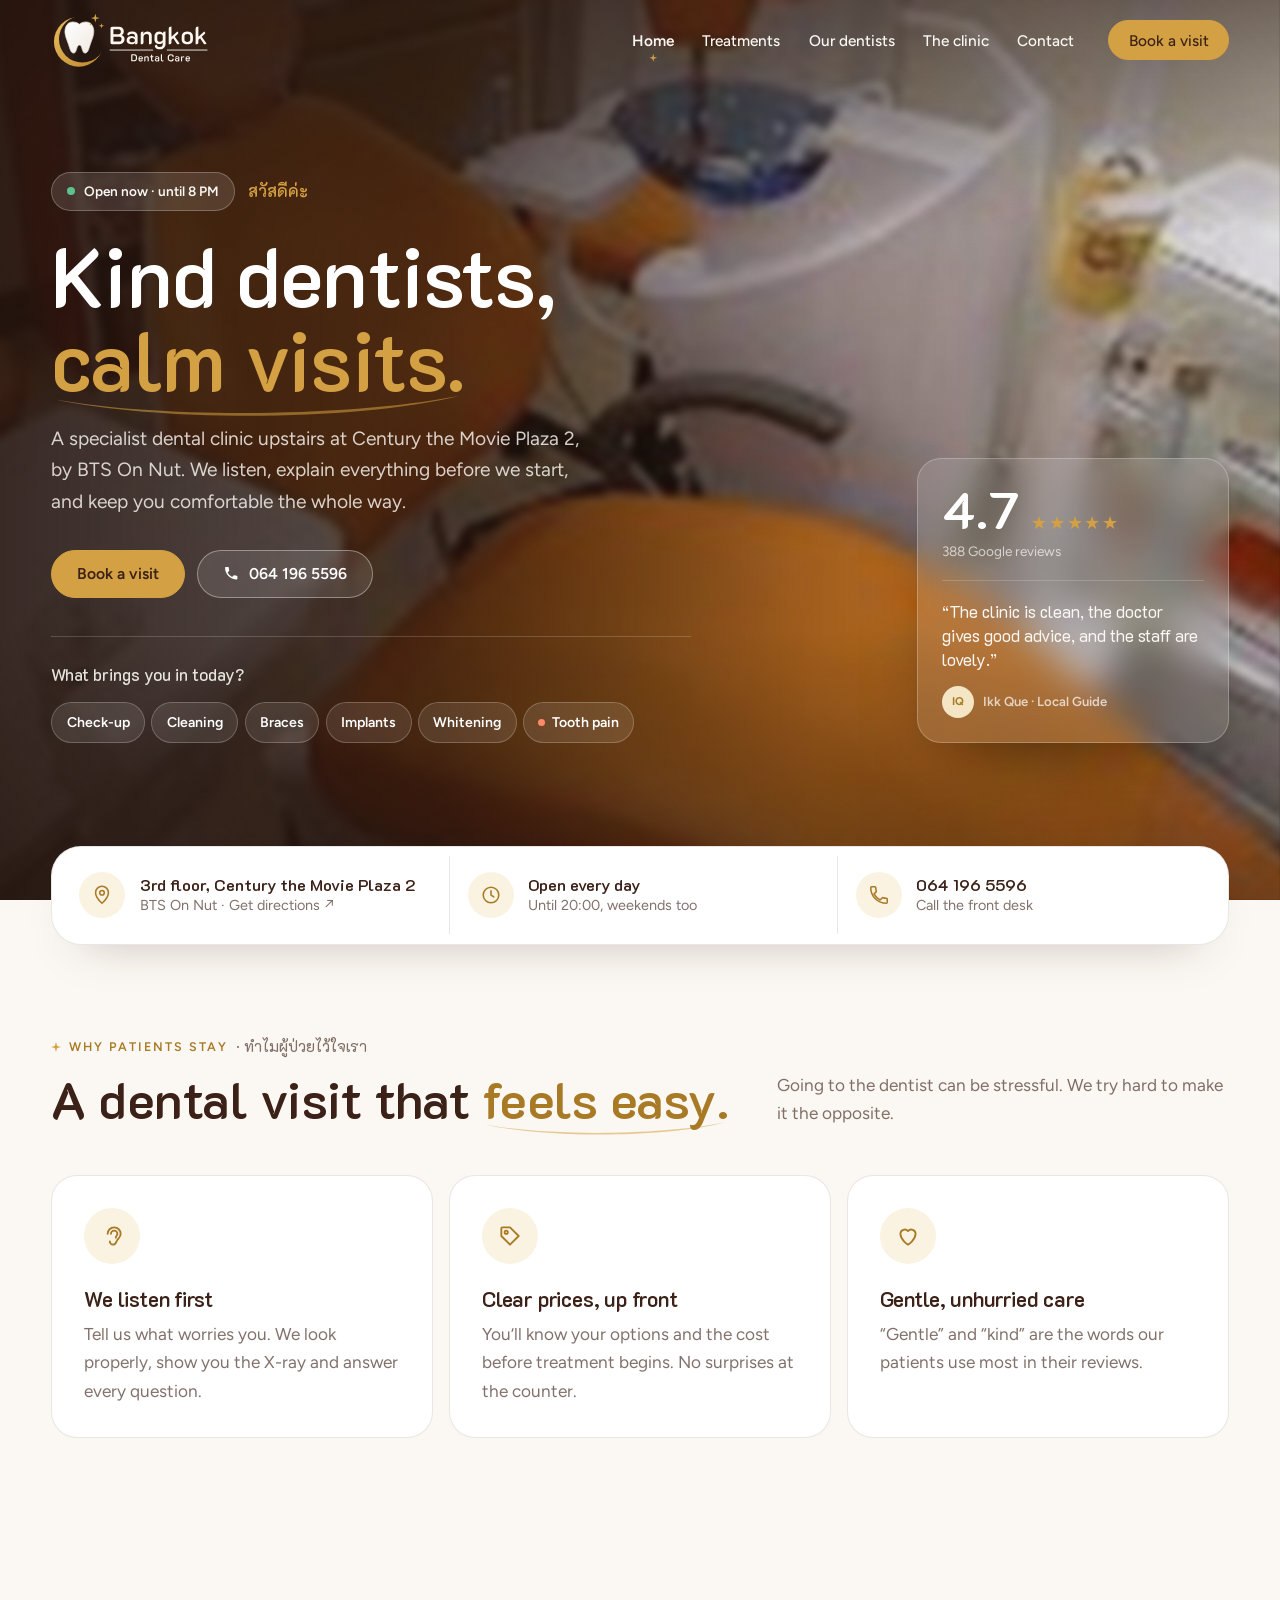
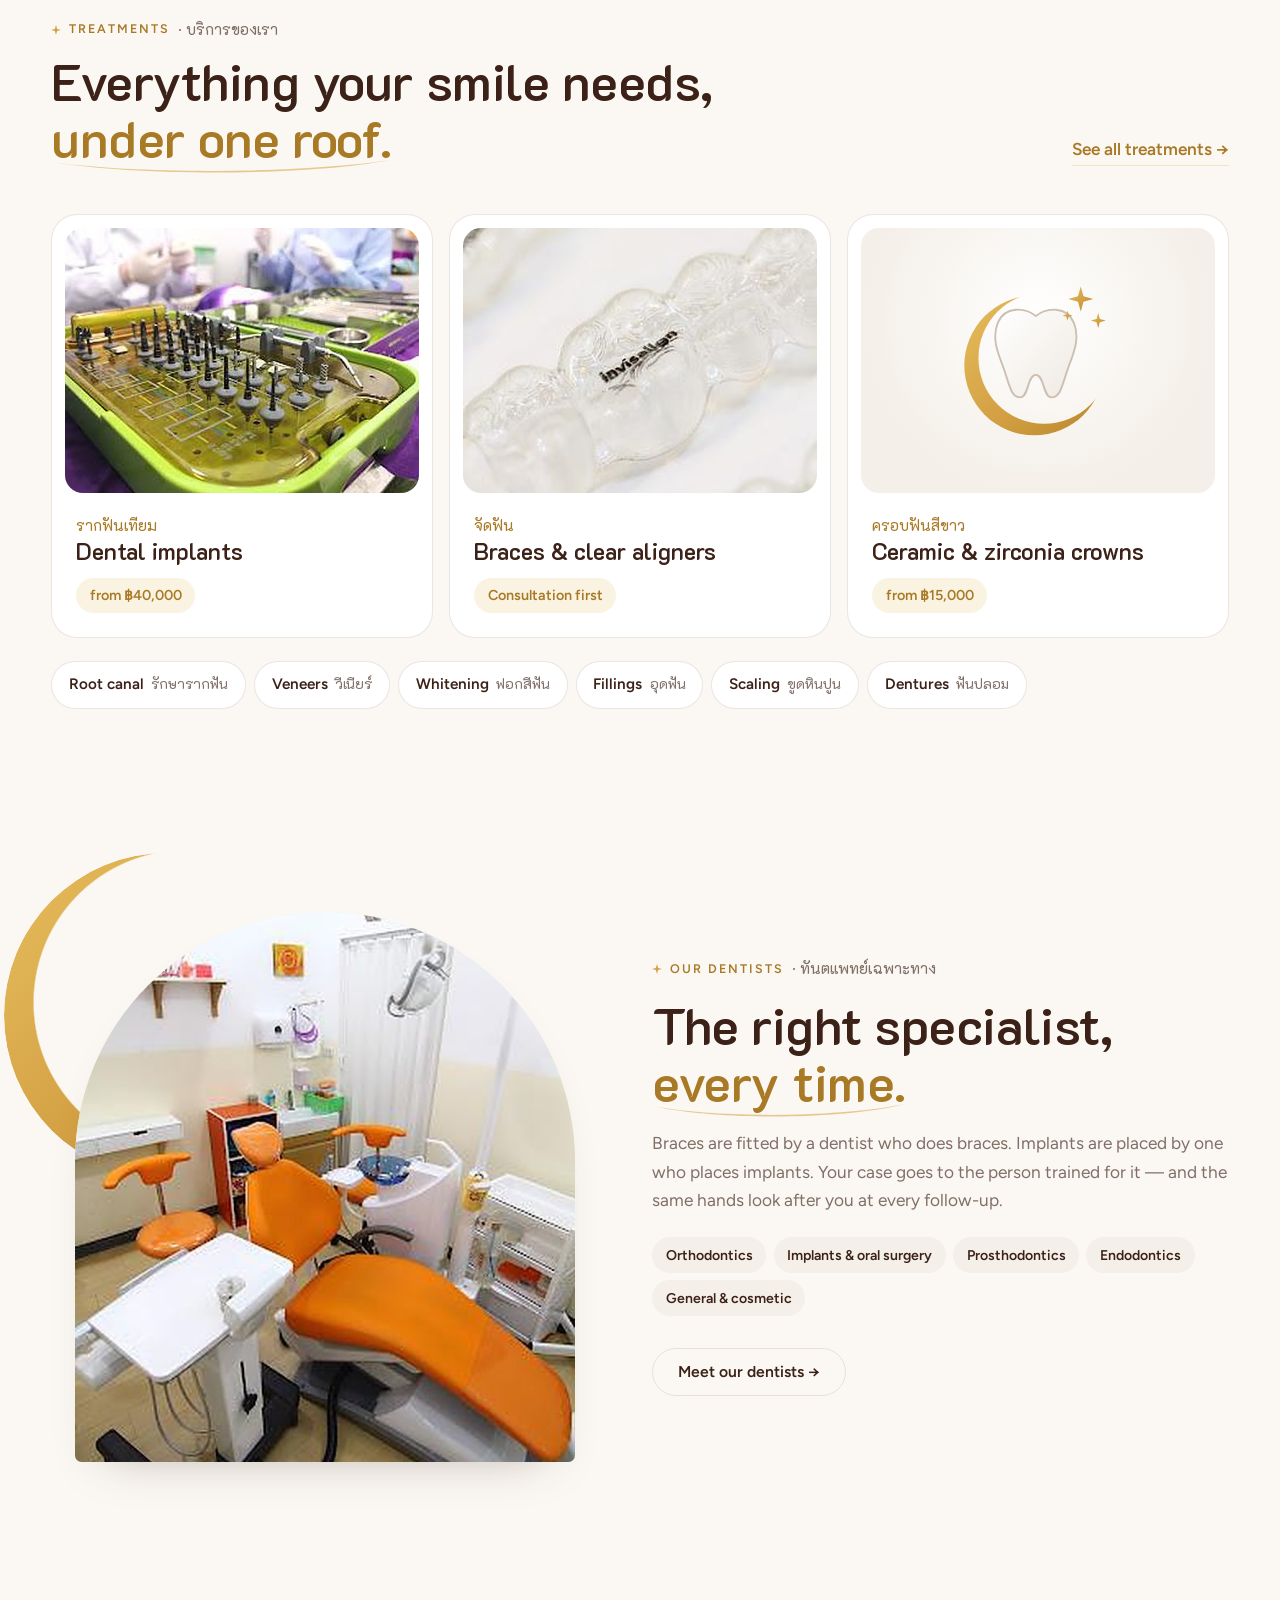
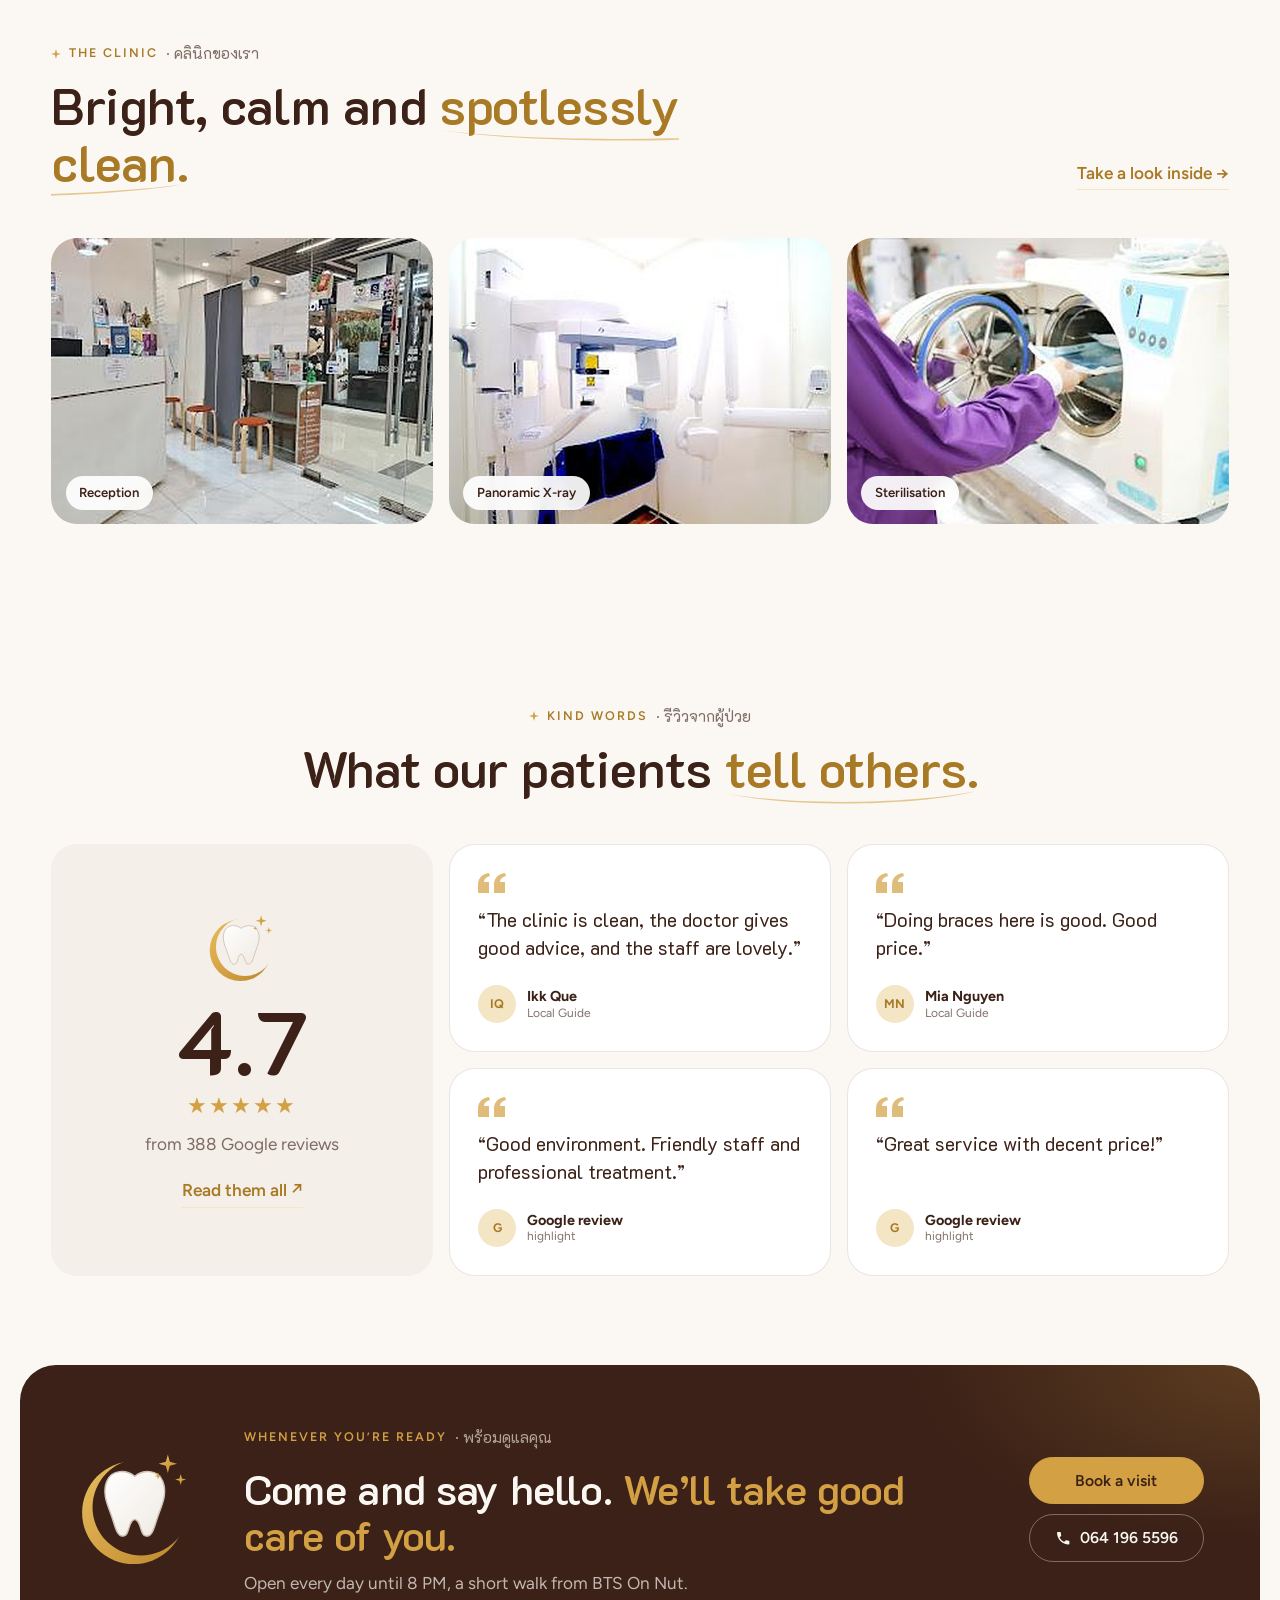
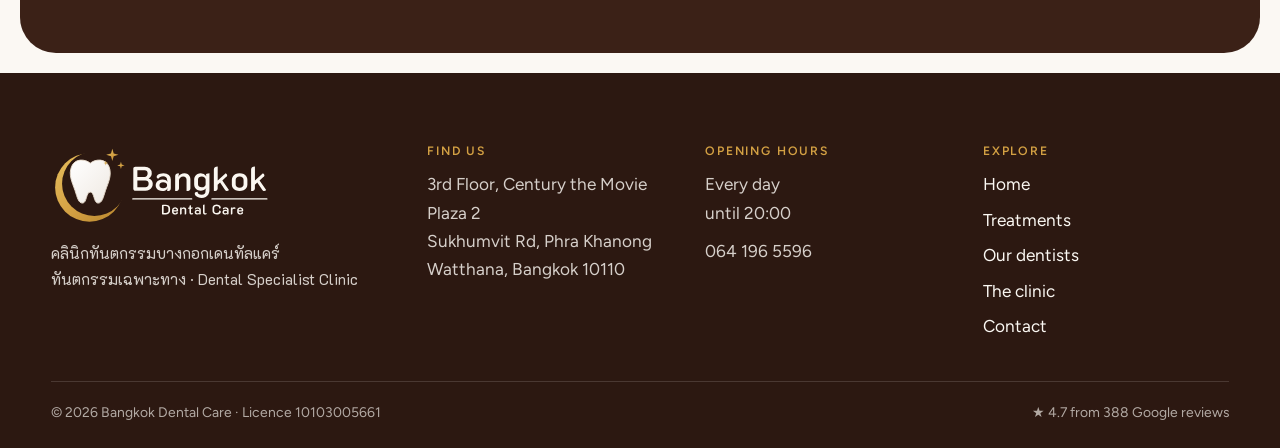
==== commit 3b963b0c: "Make the homepage hero a full-width photo with text on top Background image (desktop and mobile vers" ====
--- a/index.html
+++ b/index.html
@@ -51,9 +51,10 @@
     </defs>
   </svg>
 
-  <header class="nav" data-nav>
+  <header class="nav nav--over" data-nav>
     <a class="logo" href="index.html" aria-label="Bangkok Dental Care — home">
-      <img src="images/logo.svg" alt="Bangkok Dental Care" width="578" height="196" />
+      <img class="logo__dark" src="images/logo.svg" alt="Bangkok Dental Care" width="578" height="196" />
+      <img class="logo__light" src="images/logo-light.svg" alt="" width="578" height="196" />
     </a>
     <button class="nav__toggle" type="button" aria-expanded="false" aria-controls="site-menu" data-nav-toggle>
       <span class="sr-only">Menu</span><span class="nav__bars" aria-hidden="true"></span>
@@ -70,45 +71,44 @@
 
   <main id="main">
     <section class="hero">
-      <div class="hero__copy">
-        <p class="hello reveal" style="--d:0">
-          <span class="pill"><span class="pill__dot" aria-hidden="true"></span><span data-open-status>Open every day · until 8 PM</span></span>
-          <span lang="th">สวัสดีค่ะ</span>
-        </p>
-        <h1 class="reveal" style="--d:1">Kind dentists,<br /><em>calm visits.</em></h1>
-        <p class="lede reveal" style="--d:2">
-          A specialist dental clinic upstairs at Century the Movie Plaza&nbsp;2, by BTS&nbsp;On&nbsp;Nut.
-          We listen, explain everything before we start, and keep you comfortable the whole way.
-        </p>
-        <div class="actions reveal" style="--d:3">
-          <a class="btn" href="contact.html#book">Book a visit</a>
-          <a class="btn btn--line" href="tel:+66641965596"><svg class="i" viewBox="0 0 24 24" aria-hidden="true"><path d="M6.6 10.8a15.1 15.1 0 0 0 6.6 6.6l2.2-2.2a1 1 0 0 1 1-.25 11.4 11.4 0 0 0 3.6.57 1 1 0 0 1 1 1V20a1 1 0 0 1-1 1A17 17 0 0 1 3 4a1 1 0 0 1 1-1h3.5a1 1 0 0 1 1 1c0 1.25.2 2.45.57 3.57a1 1 0 0 1-.25 1z"/></svg> 064 196 5596</a>
+      <picture class="hero__bg">
+        <source media="(max-width: 700px)" srcset="images/hero-mobile.jpg" />
+        <img src="images/hero.jpg" alt="" fetchpriority="high" />
+      </picture>
+      <div class="hero__inner">
+        <div class="hero__copy">
+          <p class="hello reveal" style="--d:0">
+            <span class="pill"><span class="pill__dot" aria-hidden="true"></span><span data-open-status>Open every day · until 8 PM</span></span>
+            <span lang="th">สวัสดีค่ะ</span>
+          </p>
+          <h1 class="reveal" style="--d:1">Kind dentists,<br /><em>calm visits.</em></h1>
+          <p class="lede reveal" style="--d:2">
+            A specialist dental clinic upstairs at Century the Movie Plaza&nbsp;2, by BTS&nbsp;On&nbsp;Nut.
+            We listen, explain everything before we start, and keep you comfortable the whole way.
+          </p>
+          <div class="actions reveal" style="--d:3">
+            <a class="btn btn--gold" href="contact.html#book">Book a visit</a>
+            <a class="btn btn--glass" href="tel:+66641965596"><svg class="i" viewBox="0 0 24 24" aria-hidden="true"><path d="M6.6 10.8a15.1 15.1 0 0 0 6.6 6.6l2.2-2.2a1 1 0 0 1 1-.25 11.4 11.4 0 0 0 3.6.57 1 1 0 0 1 1 1V20a1 1 0 0 1-1 1A17 17 0 0 1 3 4a1 1 0 0 1 1-1h3.5a1 1 0 0 1 1 1c0 1.25.2 2.45.57 3.57a1 1 0 0 1-.25 1z"/></svg> 064 196 5596</a>
+          </div>
+          <div class="ask reveal" style="--d:4">
+            <p class="ask__q">What brings you in today?</p>
+            <ul class="ask__list">
+              <li><a href="contact.html?service=checkup#book">Check-up</a></li>
+              <li><a href="contact.html?service=cleaning#book">Cleaning</a></li>
+              <li><a href="contact.html?service=braces#book">Braces</a></li>
+              <li><a href="contact.html?service=implant#book">Implants</a></li>
+              <li><a href="contact.html?service=whitening#book">Whitening</a></li>
+              <li><a class="ask__urgent" href="contact.html?service=pain#book">Tooth pain</a></li>
+            </ul>
+          </div>
         </div>
-        <div class="ask reveal" style="--d:4">
-          <p class="ask__q">What brings you in today?</p>
-          <ul class="ask__list">
-            <li><a href="contact.html?service=checkup#book">Check-up</a></li>
-            <li><a href="contact.html?service=cleaning#book">Cleaning</a></li>
-            <li><a href="contact.html?service=braces#book">Braces</a></li>
-            <li><a href="contact.html?service=implant#book">Implants</a></li>
-            <li><a href="contact.html?service=whitening#book">Whitening</a></li>
-            <li><a class="ask__urgent" href="contact.html?service=pain#book">Tooth pain</a></li>
-          </ul>
-        </div>
-      </div>
-
-      <div class="hero__media reveal" style="--d:2">
-        <span class="moon moon--xl" aria-hidden="true"></span>
-        <span class="twinkle twinkle--1" aria-hidden="true"><svg class="spark" aria-hidden="true"><use href="#spark" /></svg></span>
-        <span class="twinkle twinkle--2" aria-hidden="true"><svg class="spark" aria-hidden="true"><use href="#spark" /></svg></span>
-        <span class="twinkle twinkle--3" aria-hidden="true"><svg class="spark" aria-hidden="true"><use href="#spark" /></svg></span>
-        <figure class="photo photo--arch"><img src="images/treatment-room.jpg" alt="A bright treatment room with an orange dental chair" /></figure>
-        <figure class="photo hero__inset"><img src="images/aligners.jpg" alt="Clear aligner trays" /></figure>
-        <div class="note note--rating">
-          <span class="faces" aria-hidden="true"><span>IQ</span><span>MN</span><span>★</span></span>
-          <span class="note__text"><b>4.7</b> <span class="stars" aria-hidden="true">★★★★★</span><small>388 Google reviews</small></span>
-        </div>
-        <p class="note note--quote">“The staff are lovely.”<small>Ikk Que · Google review</small></p>
+
+        <aside class="hero__card reveal" style="--d:5" aria-label="Google rating">
+          <p class="hero__score"><b>4.7</b><span class="stars" aria-hidden="true">★★★★★</span></p>
+          <p class="hero__reviews">388 Google reviews</p>
+          <p class="hero__quote">“The clinic is clean, the doctor gives good advice, and the staff are lovely.”</p>
+          <p class="hero__by"><span class="avatar" aria-hidden="true">IQ</span>Ikk Que · Local Guide</p>
+        </aside>
       </div>
     </section>
 
--- a/styles.css
+++ b/styles.css
@@ -180,75 +180,95 @@
 .stars { color: var(--gold); letter-spacing: .1em; }
 .avatar { display: inline-grid; place-items: center; width: 38px; height: 38px; border-radius: 50%; background: var(--gold-soft); color: var(--gold-deep); font: 700 .78rem/1 var(--body); flex: none; }
 
-/* ---------- Home hero ---------- */
+/* ---------- Home hero: full-width photo, text on top ---------- */
+.nav--over { position: fixed; left: 0; right: 0; }
+.logo__light { display: none; }
+.nav--over:not(.is-scrolled) .logo__dark { display: none; }
+.nav--over:not(.is-scrolled) .logo__light { display: block; }
+.nav--over:not(.is-scrolled) .nav__toggle { background: rgba(255, 255, 255, .12); border-color: rgba(255, 255, 255, .3); backdrop-filter: blur(10px); }
+.nav--over:not(.is-scrolled) .nav__toggle .nav__bars,
+.nav--over:not(.is-scrolled) .nav__toggle .nav__bars::before,
+.nav--over:not(.is-scrolled) .nav__toggle .nav__bars::after { background: var(--paper); }
+.nav--over.is-open:not(.is-scrolled) .nav__toggle .nav__bars { background: transparent; }
+@media (min-width: 1081px) {
+  .nav--over:not(.is-scrolled) .nav__links a:not(.btn) { color: var(--paper); }
+  .nav--over:not(.is-scrolled) .nav__cta { background: var(--gold); border-color: var(--gold); color: var(--cocoa); }
+  .nav--over:not(.is-scrolled) .nav__cta:hover { background: var(--gold-soft); border-color: var(--gold-soft); }
+}
+
 .hero {
-  position: relative;
-  max-width: calc(var(--max) + 2 * var(--gutter)); margin: 0 auto;
-  display: grid; grid-template-columns: minmax(0, 1.08fr) minmax(0, 1fr); gap: clamp(2.5rem, 6vw, 6rem); align-items: center;
-  padding: clamp(1.5rem, 4vw, 3.5rem) var(--gutter) clamp(3rem, 6vw, 5rem);
-}
+  position: relative; isolation: isolate; overflow: hidden;
+  min-height: clamp(660px, 100svh, 960px);
+  display: flex; align-items: center;
+  padding: 130px 0 clamp(6rem, 9vw, 8rem);
+  background: #2c1811;
+  color: var(--paper);
+}
+.hero__bg img {
+  position: absolute; inset: 0; z-index: -2;
+  width: 100%; height: 100%; object-fit: cover; object-position: 70% 50%;
+  animation: settle 16s var(--ease) forwards;
+}
+@keyframes settle { from { transform: scale(1.08); } to { transform: scale(1); } }
 .hero::before {
-  content: ""; position: absolute; inset: -20% calc(50% - 50vw) 0; z-index: -1;
+  content: ""; position: absolute; inset: 0; z-index: -1;
   background:
-    radial-gradient(38rem 26rem at 80% 30%, var(--gold-mist), transparent 70%),
-    url("data:image/svg+xml,%3Csvg xmlns='http://www.w3.org/2000/svg' width='640' height='640' fill='none' stroke='%233b2117' stroke-opacity='.045'%3E%3Cpath d='M-20 140c120-40 180 60 300 10s200-90 380-20'/%3E%3Cpath d='M-20 420c90 30 160-50 260-10s170 80 420 0'/%3E%3Cpath d='M120 680c40-120 140-160 220-260s90-220 200-440'/%3E%3C/svg%3E");
-}
+    linear-gradient(90deg, rgba(36, 20, 14, .9) 0%, rgba(36, 20, 14, .74) 34%, rgba(36, 20, 14, .3) 64%, rgba(36, 20, 14, .08) 100%),
+    linear-gradient(180deg, rgba(36, 20, 14, .55) 0%, rgba(36, 20, 14, 0) 26%, rgba(36, 20, 14, 0) 70%, rgba(36, 20, 14, .5) 100%);
+}
+.hero__inner {
+  width: min(var(--max), calc(100% - 2 * var(--gutter))); margin: 0 auto;
+  display: grid; grid-template-columns: minmax(0, 1fr) auto; gap: 3rem; align-items: end;
+}
+.hero__copy { max-width: 40rem; }
+.hero h1 { color: #fff; font-size: clamp(3rem, 6.4vw, 5.6rem); line-height: 1.02; }
+.hero em { color: var(--gold); }
+.hero .lede { color: rgba(251, 248, 243, .82); max-width: 34rem; }
+
 .hello { display: flex; flex-wrap: wrap; align-items: center; gap: .8rem; margin-bottom: 1.4rem; }
-.hello [lang="th"] { font-size: 1.05rem; color: var(--gold-deep); font-weight: 500; }
-.pill { display: inline-flex; align-items: center; gap: .55rem; padding: .45rem .95rem; border-radius: 999px; background: var(--white); border: 1px solid var(--line); font-size: .85rem; font-weight: 600; }
-.pill__dot { width: 8px; height: 8px; border-radius: 50%; background: #3f9a6b; animation: pulse 2.4s infinite; }
+.hello [lang="th"] { font-size: 1.05rem; color: var(--gold); font-weight: 500; }
+.pill { display: inline-flex; align-items: center; gap: .55rem; padding: .45rem .95rem; border-radius: 999px; font-size: .85rem; font-weight: 600; background: rgba(255, 255, 255, .12); border: 1px solid rgba(255, 255, 255, .24); backdrop-filter: blur(10px); -webkit-backdrop-filter: blur(10px); }
+.pill__dot { width: 8px; height: 8px; border-radius: 50%; background: #5cc28c; animation: pulse 2.4s infinite; }
 .pill__dot.is-closed { background: var(--gold); animation: none; }
-@keyframes pulse { 0% { box-shadow: 0 0 0 0 rgba(63, 154, 107, .5); } 70%, 100% { box-shadow: 0 0 0 9px rgba(63, 154, 107, 0); } }
-
-.ask { margin-top: 2.4rem; padding-top: 1.6rem; border-top: 1px solid var(--line); }
-.ask__q { margin-bottom: .8rem; font-family: var(--head); font-weight: 500; font-size: 1.05rem; }
+@keyframes pulse { 0% { box-shadow: 0 0 0 0 rgba(92, 194, 140, .55); } 70%, 100% { box-shadow: 0 0 0 9px rgba(92, 194, 140, 0); } }
+
+.btn--glass { background: rgba(255, 255, 255, .1); border-color: rgba(255, 255, 255, .38); color: #fff; backdrop-filter: blur(10px); -webkit-backdrop-filter: blur(10px); }
+.btn--glass:hover { background: var(--paper); border-color: var(--paper); color: var(--cocoa); box-shadow: none; }
+
+.ask { margin-top: 2.4rem; padding-top: 1.5rem; border-top: 1px solid rgba(255, 255, 255, .18); }
+.ask__q { margin-bottom: .8rem; font-family: var(--head); font-weight: 500; font-size: 1.05rem; color: rgba(251, 248, 243, .9); }
 .ask__list { list-style: none; margin: 0; padding: 0; display: flex; flex-wrap: wrap; gap: .4rem; }
 .ask__list a {
   display: inline-flex; align-items: center; gap: .4rem;
-  padding: .5rem .85rem; border-radius: 999px;
-  background: var(--white); border: 1px solid var(--line);
-  font-size: .88rem; font-weight: 600; text-decoration: none;
-  transition: border-color .25s, background .25s, transform .25s var(--ease);
-}
-.ask__list a:hover { border-color: var(--gold); background: var(--gold-mist); transform: translateY(-2px); }
-.ask__list .ask__urgent::before { content: ""; width: 7px; height: 7px; border-radius: 50%; background: #c75b3a; }
-
-.hero__media { position: relative; padding: 1.5rem 1.5rem 2.5rem 2.5rem; }
-.photo--arch { position: relative; z-index: 1; aspect-ratio: 4 / 4.7; border-radius: 999px 999px var(--r) var(--r); box-shadow: var(--shadow); }
-.hero__inset {
-  position: absolute; z-index: 2; left: 0; bottom: 0;
-  width: 38%; aspect-ratio: 1; border-radius: 50%;
-  border: 6px solid var(--paper); box-shadow: 0 24px 44px -24px rgba(59, 33, 23, .5);
-}
-.twinkle { position: absolute; z-index: 2; line-height: 0; animation: twinkle 3.6s ease-in-out infinite; }
-.twinkle .spark { width: 100%; height: 100%; }
-.twinkle--1 { width: 34px; height: 34px; right: 4%; top: 2%; }
-.twinkle--2 { width: 18px; height: 18px; right: 0; top: 12%; animation-delay: -1.2s; }
-.twinkle--3 { width: 14px; height: 14px; right: 13%; top: -1%; animation-delay: -2.4s; }
-@keyframes twinkle { 0%, 100% { transform: scale(1) rotate(0); opacity: 1; } 50% { transform: scale(.55) rotate(45deg); opacity: .55; } }
-
-.note {
-  position: absolute; z-index: 3; margin: 0;
-  background: var(--white); border-radius: 20px; box-shadow: 0 24px 44px -26px rgba(59, 33, 23, .45);
-  animation: bob 7s ease-in-out infinite alternate;
-}
-@keyframes bob { to { transform: translateY(-8px); } }
-.note--rating { right: -1.25rem; bottom: 26%; display: flex; align-items: center; gap: .8rem; padding: .75rem 1.1rem .75rem .75rem; }
-.faces { display: flex; }
-.faces span { display: grid; place-items: center; width: 36px; height: 36px; border-radius: 50%; border: 2px solid var(--white); background: var(--gold-soft); color: var(--gold-deep); font: 700 .66rem/1 var(--body); letter-spacing: -.02em; }
-.faces span + span { margin-left: -7px; }
-.faces span:nth-child(2) { background: var(--marble); color: var(--cocoa-2); }
-.faces span:nth-child(3) { background: var(--cocoa); color: var(--gold); }
-.note__text { display: grid; grid-template-columns: auto auto; column-gap: .45rem; align-items: center; line-height: 1.2; }
-.note__text b { font-family: var(--head); font-weight: 600; font-size: 1.5rem; }
-.note__text small { grid-column: 1 / -1; font-size: .78rem; color: var(--muted); }
-.note--quote { left: 0; top: 24%; display: grid; gap: .25rem; max-width: 13rem; padding: .85rem 1.05rem; font-family: var(--head); font-weight: 500; font-size: 1.02rem; line-height: 1.3; animation-delay: -3s; }
-.note--quote small { font-family: var(--body); font-weight: 500; font-size: .74rem; color: var(--muted); }
+  padding: .5rem .9rem; border-radius: 999px;
+  background: rgba(255, 255, 255, .1); border: 1px solid rgba(255, 255, 255, .22);
+  backdrop-filter: blur(10px); -webkit-backdrop-filter: blur(10px);
+  color: #fff; font-size: .88rem; font-weight: 600; text-decoration: none;
+  transition: background .25s, border-color .25s, color .25s, transform .25s var(--ease);
+}
+.ask__list a:hover { background: var(--paper); border-color: var(--paper); color: var(--cocoa); transform: translateY(-2px); }
+.ask__list .ask__urgent::before { content: ""; width: 7px; height: 7px; border-radius: 50%; background: #ff8a65; }
+
+.hero__card {
+  width: 19.5rem; padding: 1.5rem;
+  border-radius: 24px;
+  background: rgba(255, 255, 255, .12); border: 1px solid rgba(255, 255, 255, .24);
+  backdrop-filter: blur(18px); -webkit-backdrop-filter: blur(18px);
+  box-shadow: 0 30px 60px -30px rgba(0, 0, 0, .5);
+}
+.hero__score { display: flex; align-items: baseline; gap: .7rem; }
+.hero__score b { font-family: var(--head); font-weight: 600; font-size: 3.2rem; line-height: 1; color: #fff; }
+.hero__score .stars { font-size: 1.1rem; }
+.hero__reviews { margin-top: .2rem; font-size: .85rem; color: rgba(251, 248, 243, .7); }
+.hero__quote { margin-top: 1.1rem; padding-top: 1.1rem; border-top: 1px solid rgba(255, 255, 255, .18); font-family: var(--head); font-size: 1.05rem; line-height: 1.45; }
+.hero__by { display: flex; align-items: center; gap: .6rem; margin-top: .9rem; font-size: .82rem; font-weight: 600; color: rgba(251, 248, 243, .75); }
+.hero__by .avatar { width: 32px; height: 32px; font-size: .7rem; }
 
 /* At-a-glance strip under the hero */
 .glance {
   list-style: none;
-  width: min(var(--max), calc(100% - 2 * var(--gutter))); margin: 0 auto; padding: .6rem;
+  position: relative; z-index: 2;
+  width: min(var(--max), calc(100% - 2 * var(--gutter))); margin: -3.4rem auto 0; padding: .6rem;
   display: grid; grid-template-columns: repeat(3, minmax(0, 1fr)); gap: .4rem;
   border-radius: calc(var(--r) + 4px);
   background: var(--white); border: 1px solid var(--line); box-shadow: var(--shadow);
@@ -495,8 +515,12 @@
   .footer__grid { grid-template-columns: 1fr 1fr; }
 }
 @media (max-width: 860px) {
-  .hero, .page-hero, .split, .visit, .book__card { grid-template-columns: 1fr; }
-  .hero__media, .page-hero__media, .split__media { max-width: 480px; width: 100%; margin: 0 auto; }
+  .page-hero, .split, .visit, .book__card { grid-template-columns: 1fr; }
+  .page-hero__media, .split__media { max-width: 480px; width: 100%; margin: 0 auto; }
+  .hero { align-items: flex-end; }
+  .hero__inner { grid-template-columns: 1fr; gap: 2rem; }
+  .hero__bg img { object-position: 60% 30%; }
+  .hero::before { background: linear-gradient(180deg, rgba(36, 20, 14, .55) 0%, rgba(36, 20, 14, .45) 30%, rgba(36, 20, 14, .82) 62%, rgba(36, 20, 14, .94) 100%); }
   .head { grid-template-columns: 1fr; }
   .head__link { justify-self: start; }
   .glance { grid-template-columns: 1fr; }
@@ -511,9 +535,9 @@
 }
 @media (max-width: 600px) {
   .logo img { height: 46px; }
-  .hero__media { padding: 1rem .5rem 2rem 1.5rem; }
-  .note--quote { display: none; }
-  .note--rating { right: -.25rem; }
+  .hero { padding-top: 110px; }
+  .hero__card { width: 100%; padding: 1.1rem 1.3rem; }
+  .hero__quote, .hero__by { display: none; }
 
   .cards, .promises, .reviews__grid, .specs, .steps, .strip, .standards, .footer__grid, .field-row { grid-template-columns: 1fr; }
   .cards .card:last-child, .promises .promise:last-child, .score { grid-column: auto; }
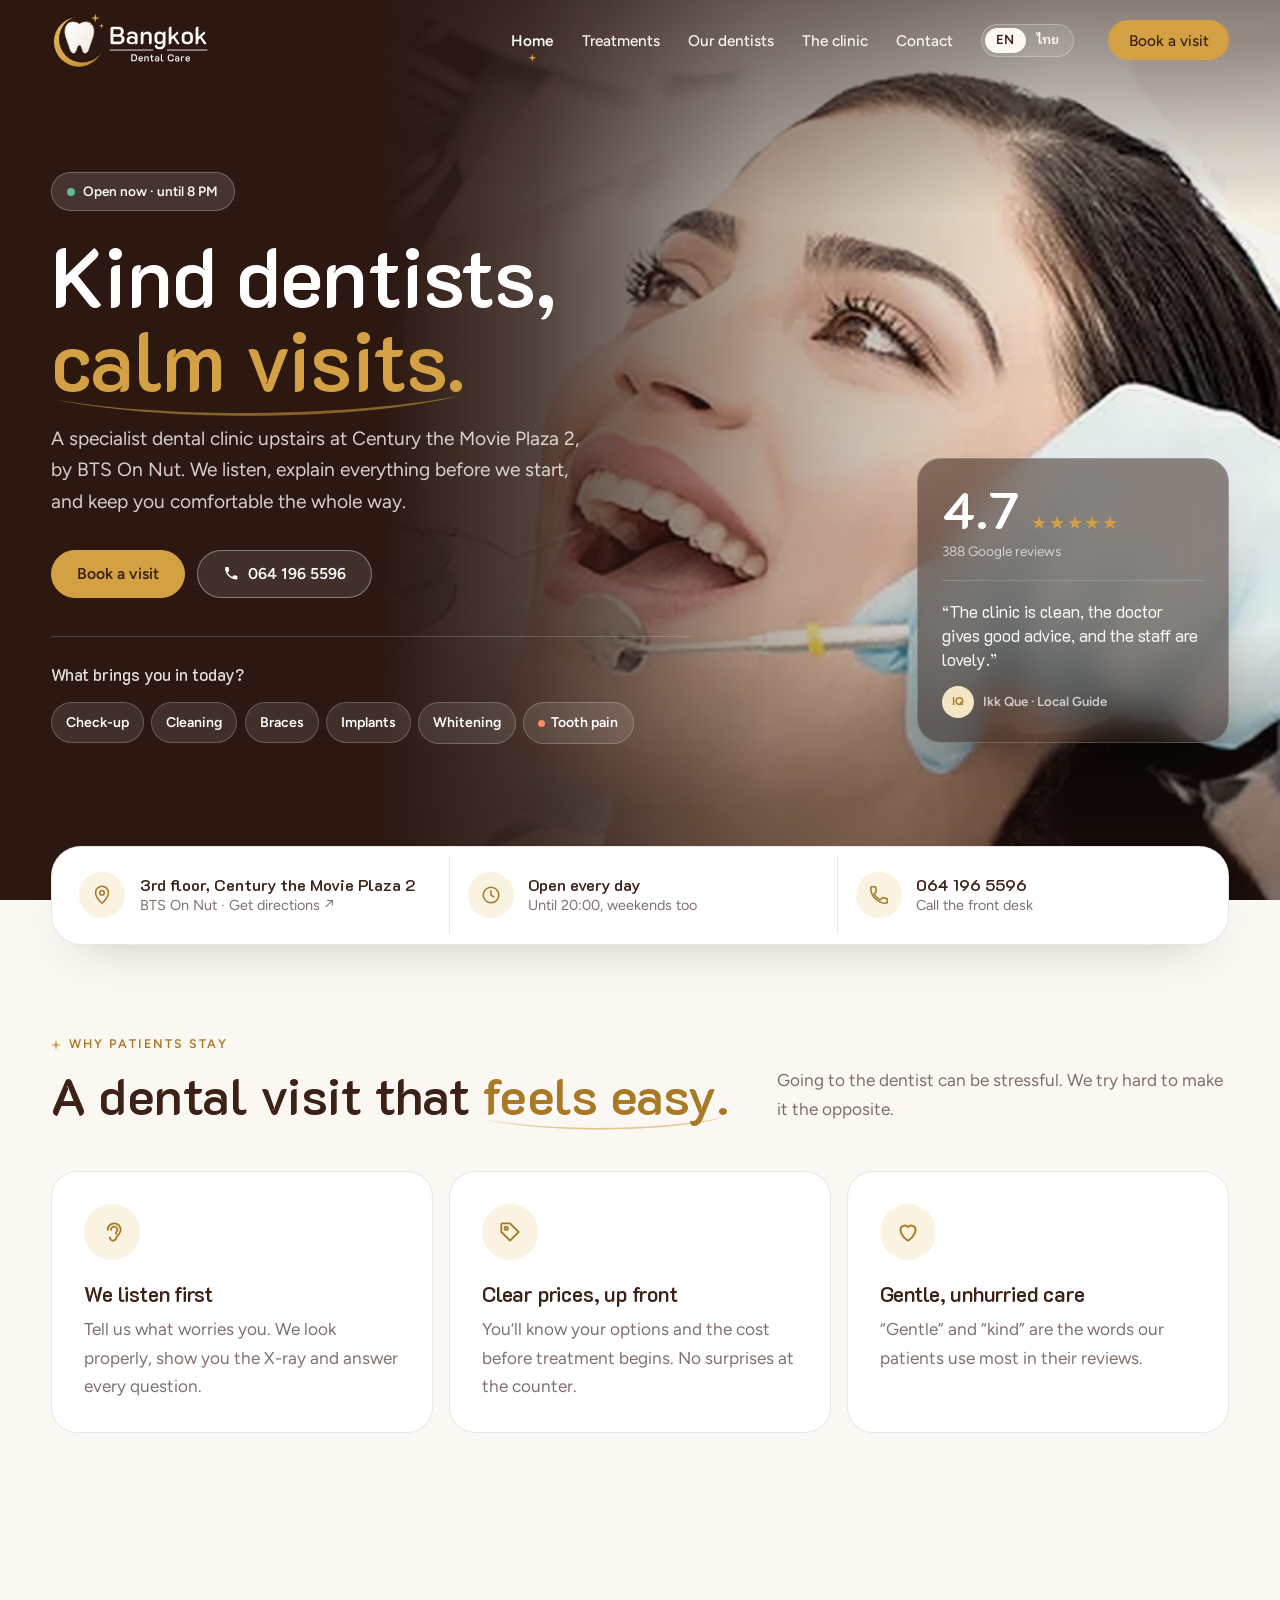
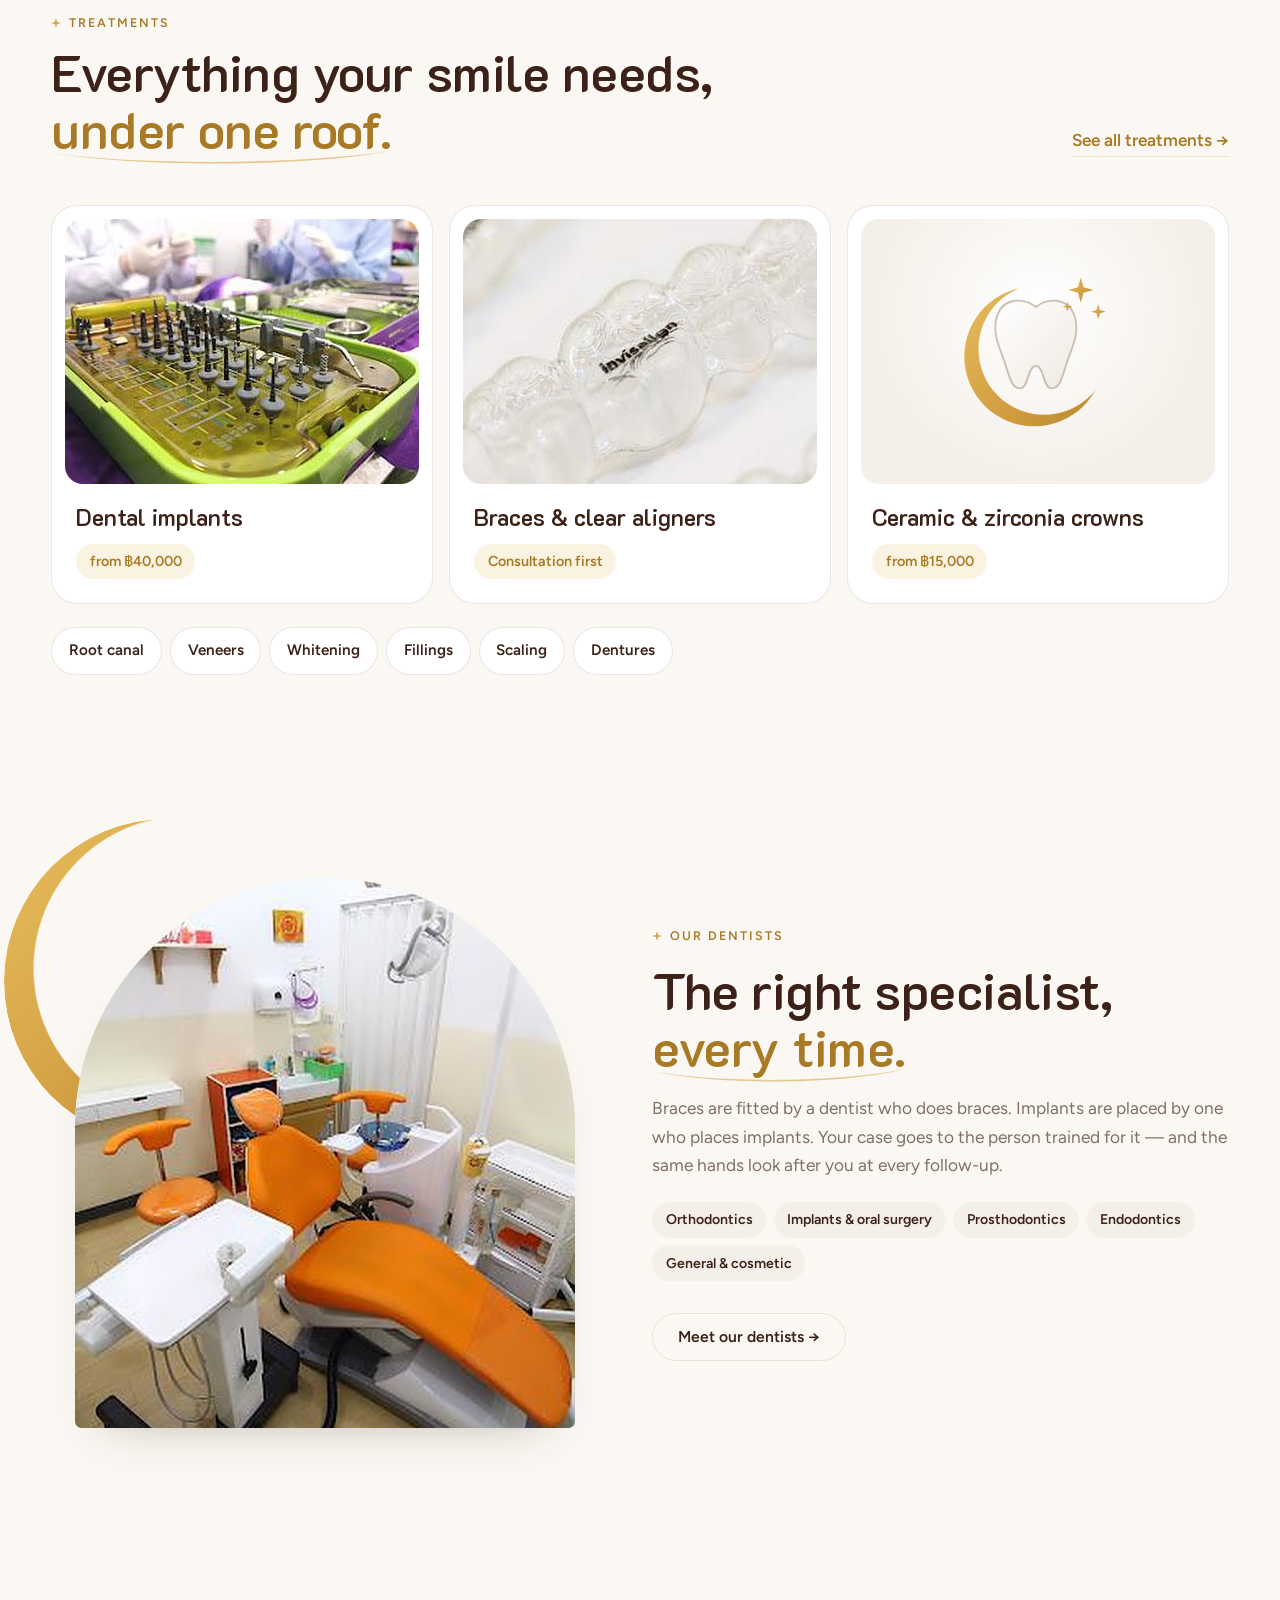
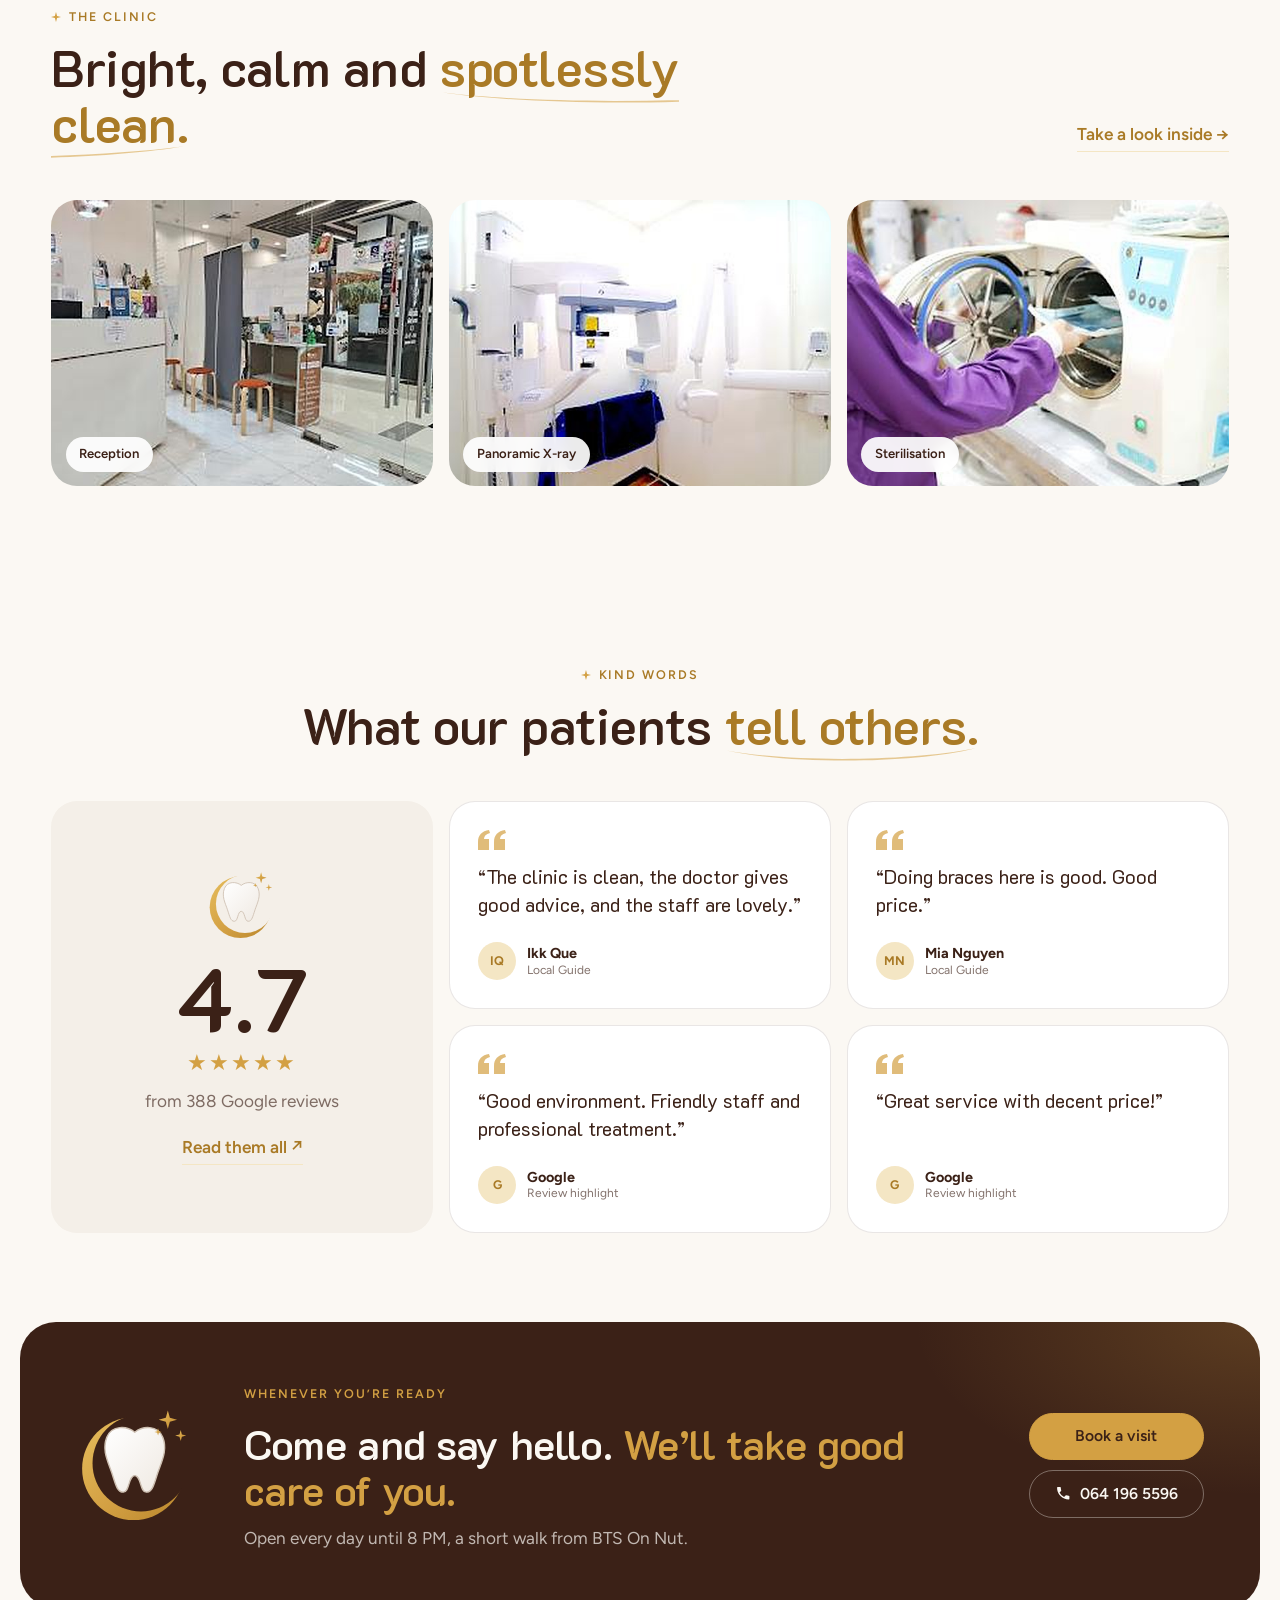
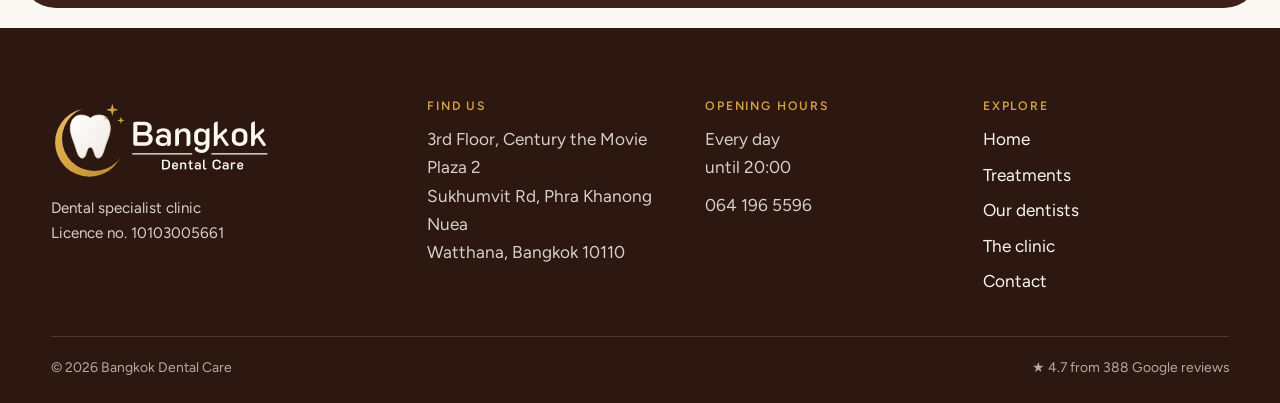
==== commit fac664b1: "Add Thai version of every page and refine typography Thai pages live in /th/ with an EN | ไทย switch" ====
--- a/index.html
+++ b/index.html
@@ -5,15 +5,19 @@
   <meta name="viewport" content="width=device-width, initial-scale=1" />
   <title>Bangkok Dental Care · Kind, specialist dental care at BTS On Nut</title>
   <meta name="description" content="A friendly specialist dental clinic on the 3rd floor of Century the Movie Plaza 2, BTS On Nut. Braces, aligners, implants, crowns, root canal, veneers and whitening. Rated 4.7 from 388 Google reviews." />
-  <meta name="theme-color" content="#fbf8f3" />
+  <meta name="theme-color" content="#2c1811" />
+  <link rel="alternate" hreflang="en" href="/" />
+  <link rel="alternate" hreflang="th" href="/th/" />
+  <link rel="alternate" hreflang="x-default" href="/" />
   <meta property="og:title" content="Bangkok Dental Care · Kind, specialist dental care at BTS On Nut" />
   <meta property="og:description" content="A friendly specialist dental clinic on the 3rd floor of Century the Movie Plaza 2, BTS On Nut. Braces, aligners, implants, crowns, root canal, veneers and whitening. Rated 4.7 from 388 Google reviews." />
+  <meta property="og:locale" content="en_US" />
   <meta property="og:image" content="images/storefront.jpg" />
   <link rel="icon" href="images/logo-mark.svg" type="image/svg+xml" />
 
   <link rel="preconnect" href="https://fonts.googleapis.com" />
   <link rel="preconnect" href="https://fonts.gstatic.com" crossorigin />
-  <link href="https://fonts.googleapis.com/css2?family=K2D:wght@400;500;600;700&family=Figtree:wght@400;500;600&display=swap" rel="stylesheet" />
+  <link href="https://fonts.googleapis.com/css2?family=K2D:wght@400;500;600;700&family=Figtree:wght@400;500;600&family=IBM+Plex+Sans+Thai+Looped:wght@400;500;600&display=swap" rel="stylesheet" />
   <link rel="stylesheet" href="styles.css" />
   <script type="application/ld+json">
   {
@@ -27,7 +31,7 @@
     "address": {
       "@type": "PostalAddress",
       "streetAddress": "3rd Floor, Century the Movie Plaza 2, Sukhumvit Rd",
-      "addressLocality": "Phra Khanong, Watthana",
+      "addressLocality": "Phra Khanong Nuea, Watthana",
       "addressRegion": "Bangkok",
       "postalCode": "10110",
       "addressCountry": "TH"
@@ -65,6 +69,10 @@
       <a href="dentists.html">Our dentists</a>
       <a href="clinic.html">The clinic</a>
       <a href="contact.html">Contact</a>
+      <span class="lang" role="group" aria-label="Language">
+        <a href="index.html" hreflang="en" lang="en" aria-current="true">EN</a>
+        <a href="th/index.html" hreflang="th" lang="th">ไทย</a>
+      </span>
       <a class="btn btn--small nav__cta" href="contact.html#book">Book a visit</a>
     </nav>
   </header>
@@ -72,20 +80,16 @@
   <main id="main">
     <section class="hero">
       <picture class="hero__bg">
-        <source media="(max-width: 700px)" srcset="images/hero-mobile.jpg" />
+        <source media="(max-width: 860px)" srcset="images/hero-mobile.jpg" />
         <img src="images/hero.jpg" alt="" fetchpriority="high" />
       </picture>
       <div class="hero__inner">
         <div class="hero__copy">
           <p class="hello reveal" style="--d:0">
             <span class="pill"><span class="pill__dot" aria-hidden="true"></span><span data-open-status>Open every day · until 8 PM</span></span>
-            <span lang="th">สวัสดีค่ะ</span>
           </p>
           <h1 class="reveal" style="--d:1">Kind dentists,<br /><em>calm visits.</em></h1>
-          <p class="lede reveal" style="--d:2">
-            A specialist dental clinic upstairs at Century the Movie Plaza&nbsp;2, by BTS&nbsp;On&nbsp;Nut.
-            We listen, explain everything before we start, and keep you comfortable the whole way.
-          </p>
+          <p class="lede reveal" style="--d:2">A specialist dental clinic upstairs at Century the Movie Plaza&nbsp;2, by BTS&nbsp;On&nbsp;Nut. We listen, explain everything before we start, and keep you comfortable the whole way.</p>
           <div class="actions reveal" style="--d:3">
             <a class="btn btn--gold" href="contact.html#book">Book a visit</a>
             <a class="btn btn--glass" href="tel:+66641965596"><svg class="i" viewBox="0 0 24 24" aria-hidden="true"><path d="M6.6 10.8a15.1 15.1 0 0 0 6.6 6.6l2.2-2.2a1 1 0 0 1 1-.25 11.4 11.4 0 0 0 3.6.57 1 1 0 0 1 1 1V20a1 1 0 0 1-1 1A17 17 0 0 1 3 4a1 1 0 0 1 1-1h3.5a1 1 0 0 1 1 1c0 1.25.2 2.45.57 3.57a1 1 0 0 1-.25 1z"/></svg> 064 196 5596</a>
@@ -106,7 +110,7 @@
         <aside class="hero__card reveal" style="--d:5" aria-label="Google rating">
           <p class="hero__score"><b>4.7</b><span class="stars" aria-hidden="true">★★★★★</span></p>
           <p class="hero__reviews">388 Google reviews</p>
-          <p class="hero__quote">“The clinic is clean, the doctor gives good advice, and the staff are lovely.”</p>
+          <p class="hero__quote" lang="en">“The clinic is clean, the doctor gives good advice, and the staff are lovely.”</p>
           <p class="hero__by"><span class="avatar" aria-hidden="true">IQ</span>Ikk Que · Local Guide</p>
         </aside>
       </div>
@@ -129,7 +133,7 @@
 
     <section class="section">
       <header class="head">
-        <p class="eyebrow"><svg class="spark" aria-hidden="true"><use href="#spark" /></svg>Why patients stay <span lang="th">· ทำไมผู้ป่วยไว้ใจเรา</span></p>
+        <p class="eyebrow"><svg class="spark" aria-hidden="true"><use href="#spark" /></svg>Why patients stay</p>
         <h2>A dental visit that <em>feels easy.</em></h2>
         <p class="head__aside">Going to the dentist can be stressful. We try hard to make it the opposite.</p>
       </header>
@@ -154,37 +158,34 @@
 
     <section class="section">
       <header class="head">
-        <p class="eyebrow"><svg class="spark" aria-hidden="true"><use href="#spark" /></svg>Treatments <span lang="th">· บริการของเรา</span></p>
+        <p class="eyebrow"><svg class="spark" aria-hidden="true"><use href="#spark" /></svg>Treatments</p>
         <h2>Everything your smile needs, <em>under one roof.</em></h2>
         <a class="link head__link" href="treatments.html">See all treatments →</a>
       </header>
       <div class="cards">
         <a class="card card--photo reveal-on-scroll" href="treatments.html#implants">
           <figure class="photo"><img src="images/implant-kit.jpg" alt="" loading="lazy" /></figure>
-          <span class="card__th" lang="th">รากฟันเทียม</span>
           <span class="card__title">Dental implants</span>
           <span class="card__meta">from ฿40,000</span>
         </a>
         <a class="card card--photo reveal-on-scroll" href="treatments.html#braces">
           <figure class="photo"><img src="images/aligners.jpg" alt="" loading="lazy" /></figure>
-          <span class="card__th" lang="th">จัดฟัน</span>
           <span class="card__title">Braces &amp; clear aligners</span>
           <span class="card__meta">Consultation first</span>
         </a>
         <a class="card card--photo reveal-on-scroll" href="treatments.html#crowns">
           <figure class="photo photo--plain"><img src="images/logo-mark.svg" alt="" loading="lazy" /></figure>
-          <span class="card__th" lang="th">ครอบฟันสีขาว</span>
           <span class="card__title">Ceramic &amp; zirconia crowns</span>
           <span class="card__meta">from ฿15,000</span>
         </a>
       </div>
       <ul class="chips reveal-on-scroll">
-        <li><a href="treatments.html#root-canal">Root canal <span lang="th">รักษารากฟัน</span></a></li>
-        <li><a href="treatments.html#veneers">Veneers <span lang="th">วีเนียร์</span></a></li>
-        <li><a href="treatments.html#whitening">Whitening <span lang="th">ฟอกสีฟัน</span></a></li>
-        <li><a href="treatments.html#fillings">Fillings <span lang="th">อุดฟัน</span></a></li>
-        <li><a href="treatments.html#scaling">Scaling <span lang="th">ขูดหินปูน</span></a></li>
-        <li><a href="treatments.html#dentures">Dentures <span lang="th">ฟันปลอม</span></a></li>
+        <li><a href="treatments.html#root-canal">Root canal</a></li>
+        <li><a href="treatments.html#veneers">Veneers</a></li>
+        <li><a href="treatments.html#whitening">Whitening</a></li>
+        <li><a href="treatments.html#fillings">Fillings</a></li>
+        <li><a href="treatments.html#scaling">Scaling</a></li>
+        <li><a href="treatments.html#dentures">Dentures</a></li>
       </ul>
     </section>
 
@@ -194,7 +195,7 @@
         <figure class="photo photo--soft"><img src="images/treatment-room.jpg" alt="Our treatment room with an orange dental chair" loading="lazy" /></figure>
       </div>
       <div class="split__copy reveal-on-scroll">
-        <p class="eyebrow"><svg class="spark" aria-hidden="true"><use href="#spark" /></svg>Our dentists <span lang="th">· ทันตแพทย์เฉพาะทาง</span></p>
+        <p class="eyebrow"><svg class="spark" aria-hidden="true"><use href="#spark" /></svg>Our dentists</p>
         <h2>The right specialist, <em>every time.</em></h2>
         <p>Braces are fitted by a dentist who does braces. Implants are placed by one who places implants. Your case goes to the person trained for it — and the same hands look after you at every follow-up.</p>
         <ul class="tags">
@@ -206,7 +207,7 @@
 
     <section class="section">
       <header class="head">
-        <p class="eyebrow"><svg class="spark" aria-hidden="true"><use href="#spark" /></svg>The clinic <span lang="th">· คลินิกของเรา</span></p>
+        <p class="eyebrow"><svg class="spark" aria-hidden="true"><use href="#spark" /></svg>The clinic</p>
         <h2>Bright, calm and <em>spotlessly clean.</em></h2>
         <a class="link head__link" href="clinic.html">Take a look inside →</a>
       </header>
@@ -219,7 +220,7 @@
 
     <section class="section reviews">
       <header class="head head--center">
-        <p class="eyebrow"><svg class="spark" aria-hidden="true"><use href="#spark" /></svg>Kind words <span lang="th">· รีวิวจากผู้ป่วย</span></p>
+        <p class="eyebrow"><svg class="spark" aria-hidden="true"><use href="#spark" /></svg>Kind words</p>
         <h2>What our patients <em>tell others.</em></h2>
       </header>
       <div class="reviews__grid">
@@ -230,21 +231,21 @@
           <p class="score__l">from 388 Google reviews</p>
           <a class="link" href="https://www.google.com/maps/place/Bangkok+Dental+Care/@13.7054644,100.598665,17z/data=!4m8!3m7!1s0x30e29febcbc4d22b:0xd949c671bb64645d!8m2!3d13.7054644!4d100.6012453!9m1!1b1" target="_blank" rel="noopener">Read them all ↗</a>
         </div>
-        <blockquote class="quote reveal-on-scroll">
+        <blockquote class="quote reveal-on-scroll" lang="en">
           <p>“The clinic is clean, the doctor gives good advice, and the staff are lovely.”</p>
           <footer><span class="avatar" aria-hidden="true">IQ</span><span><b>Ikk Que</b><small>Local Guide</small></span></footer>
         </blockquote>
-        <blockquote class="quote reveal-on-scroll">
+        <blockquote class="quote reveal-on-scroll" lang="en">
           <p>“Doing braces here is good. Good price.”</p>
           <footer><span class="avatar" aria-hidden="true">MN</span><span><b>Mia Nguyen</b><small>Local Guide</small></span></footer>
         </blockquote>
-        <blockquote class="quote reveal-on-scroll">
+        <blockquote class="quote reveal-on-scroll" lang="en">
           <p>“Good environment. Friendly staff and professional treatment.”</p>
-          <footer><span class="avatar" aria-hidden="true">G</span><span><b>Google review</b><small>highlight</small></span></footer>
+          <footer><span class="avatar" aria-hidden="true">G</span><span><b>Google</b><small>Review highlight</small></span></footer>
         </blockquote>
-        <blockquote class="quote reveal-on-scroll">
+        <blockquote class="quote reveal-on-scroll" lang="en">
           <p>“Great service with decent price!”</p>
-          <footer><span class="avatar" aria-hidden="true">G</span><span><b>Google review</b><small>highlight</small></span></footer>
+          <footer><span class="avatar" aria-hidden="true">G</span><span><b>Google</b><small>Review highlight</small></span></footer>
         </blockquote>
       </div>
     </section>
@@ -255,7 +256,7 @@
     <div class="cta__inner">
       <img class="cta__mark" src="images/logo-mark.svg" alt="" width="196" height="196" loading="lazy" />
       <div class="cta__copy">
-        <p class="eyebrow eyebrow--light">Whenever you’re ready <span lang="th">· พร้อมดูแลคุณ</span></p>
+        <p class="eyebrow eyebrow--light">Whenever you’re ready</p>
         <h2>Come and say hello. <em>We’ll take good care of you.</em></h2>
         <p>Open every day until 8 PM, a short walk from BTS On Nut.</p>
       </div>
@@ -270,11 +271,11 @@
     <div class="footer__grid">
       <div class="footer__brand">
         <img src="images/logo-light.svg" alt="Bangkok Dental Care" width="578" height="196" loading="lazy" />
-        <p lang="th">คลินิกทันตกรรมบางกอกเดนทัลแคร์<br />ทันตกรรมเฉพาะทาง · Dental Specialist Clinic</p>
+        <p>Dental specialist clinic<br />Licence no. 10103005661</p>
       </div>
       <div>
         <h3>Find us</h3>
-        <p>3rd Floor, Century the Movie Plaza 2<br />Sukhumvit Rd, Phra Khanong<br />Watthana, Bangkok 10110</p>
+        <p>3rd Floor, Century the Movie Plaza 2<br />Sukhumvit Rd, Phra Khanong Nuea<br />Watthana, Bangkok 10110</p>
       </div>
       <div>
         <h3>Opening hours</h3>
@@ -293,7 +294,7 @@
       </div>
     </div>
     <div class="footer__row">
-      <span>© <span data-year>2026</span> Bangkok Dental Care · Licence 10103005661</span>
+      <span>© <span data-year>2026</span> Bangkok Dental Care</span>
       <a href="https://www.google.com/maps/place/Bangkok+Dental+Care/@13.7054644,100.598665,17z/data=!4m8!3m7!1s0x30e29febcbc4d22b:0xd949c671bb64645d!8m2!3d13.7054644!4d100.6012453!9m1!1b1" target="_blank" rel="noopener">★ 4.7 from 388 Google reviews</a>
     </div>
   </footer>
--- a/styles.css
+++ b/styles.css
@@ -19,8 +19,9 @@
   --muted: rgba(59, 33, 23, 0.64);
   --line: rgba(59, 33, 23, 0.11);
 
-  --head: "K2D", "Figtree", sans-serif;
-  --body: "Figtree", ui-sans-serif, sans-serif;
+  --head: "K2D", "IBM Plex Sans Thai Looped", sans-serif;
+  --body: "Figtree", "IBM Plex Sans Thai Looped", ui-sans-serif, sans-serif;
+  --thai: "IBM Plex Sans Thai Looped", "Figtree", sans-serif;
 
   --gutter: clamp(1.1rem, 4vw, 3.5rem);
   --max: 1220px;
@@ -44,7 +45,16 @@
   -webkit-font-smoothing: antialiased;
 }
 
-[lang="th"] { font-family: var(--head); font-weight: 400; }
+/* Thai: K2D headings (matches the wordmark), IBM Plex Sans Thai Looped body text */
+:lang(th) body, body:lang(th) { line-height: 1.85; }
+[lang="th"] p, [lang="th"] li, [lang="th"] dd, [lang="th"] label, [lang="th"] input, [lang="th"] select, [lang="th"] .btn { font-family: var(--thai); }
+html[lang="th"] h1 { line-height: 1.22; letter-spacing: 0; }
+html[lang="th"] h2 { line-height: 1.3; letter-spacing: 0; }
+html[lang="th"] h3 { letter-spacing: 0; }
+html[lang="th"] .eyebrow { letter-spacing: .02em; text-transform: none; font-size: .95rem; }
+html[lang="th"] em { padding-left: .15em; }
+[lang="en"] { font-family: var(--body); }
+blockquote[lang="en"] p, p[lang="en"] { font-family: var(--head); }
 
 h1, h2, h3 { font-family: var(--head); font-weight: 600; margin: 0; letter-spacing: -0.01em; }
 h1 { font-size: clamp(2.7rem, 6vw, 5rem); line-height: 1.04; }
@@ -120,6 +130,13 @@
 .nav__links a:hover::after, .nav__links a[aria-current="page"]::after { transform: translateX(-50%) scale(1); }
 .nav__links a[aria-current="page"] { font-weight: 600; }
 .nav__cta { margin-left: .4rem; }
+
+/* Language switch */
+.lang { display: inline-flex; padding: 3px; border-radius: 999px; border: 1px solid var(--stone); background: rgba(255, 255, 255, .6); }
+.nav__links .lang a { padding: .3rem .7rem; border-radius: 999px; font-size: .82rem; font-weight: 600; line-height: 1.2; color: var(--muted); }
+.nav__links .lang a::after { display: none; }
+.nav__links .lang a[aria-current="true"] { background: var(--cocoa); color: var(--paper); }
+.nav__links .lang a:not([aria-current]):hover { color: var(--cocoa); }
 .nav__toggle { display: none; width: 46px; height: 46px; border-radius: 50%; border: 1.5px solid var(--stone); background: var(--white); place-items: center; }
 .nav__bars, .nav__bars::before, .nav__bars::after { display: block; width: 18px; height: 2px; border-radius: 2px; background: var(--cocoa); transition: transform .3s var(--ease), background .2s; }
 .nav__bars { position: relative; }
@@ -139,7 +156,6 @@
   margin-bottom: 1rem;
   font-size: .78rem; font-weight: 600; letter-spacing: .16em; text-transform: uppercase; color: var(--gold-deep);
 }
-.eyebrow [lang="th"] { letter-spacing: 0; text-transform: none; font-size: .95rem; color: var(--muted); }
 .eyebrow--light { color: var(--gold); }
 .eyebrow--light [lang="th"] { color: rgba(251, 248, 243, .6); }
 
@@ -191,6 +207,9 @@
 .nav--over:not(.is-scrolled) .nav__toggle .nav__bars::after { background: var(--paper); }
 .nav--over.is-open:not(.is-scrolled) .nav__toggle .nav__bars { background: transparent; }
 @media (min-width: 1081px) {
+  .nav--over:not(.is-scrolled) .lang { background: rgba(255, 255, 255, .1); border-color: rgba(255, 255, 255, .28); }
+  .nav--over:not(.is-scrolled) .nav__links .lang a { color: rgba(251, 248, 243, .75); }
+  .nav--over:not(.is-scrolled) .nav__links .lang a[aria-current="true"] { background: var(--paper); color: var(--cocoa); }
   .nav--over:not(.is-scrolled) .nav__links a:not(.btn) { color: var(--paper); }
   .nav--over:not(.is-scrolled) .nav__cta { background: var(--gold); border-color: var(--gold); color: var(--cocoa); }
   .nav--over:not(.is-scrolled) .nav__cta:hover { background: var(--gold-soft); border-color: var(--gold-soft); }
@@ -204,17 +223,18 @@
   background: #2c1811;
   color: var(--paper);
 }
+.hero__bg { position: absolute; z-index: -2; top: 0; right: 0; bottom: 0; width: 70%; }
 .hero__bg img {
-  position: absolute; inset: 0; z-index: -2;
-  width: 100%; height: 100%; object-fit: cover; object-position: 70% 50%;
+  width: 100%; height: 100%; object-fit: cover; object-position: 60% 30%;
+  filter: sepia(.14) saturate(.92);
   animation: settle 16s var(--ease) forwards;
 }
 @keyframes settle { from { transform: scale(1.08); } to { transform: scale(1); } }
 .hero::before {
   content: ""; position: absolute; inset: 0; z-index: -1;
   background:
-    linear-gradient(90deg, rgba(36, 20, 14, .9) 0%, rgba(36, 20, 14, .74) 34%, rgba(36, 20, 14, .3) 64%, rgba(36, 20, 14, .08) 100%),
-    linear-gradient(180deg, rgba(36, 20, 14, .55) 0%, rgba(36, 20, 14, 0) 26%, rgba(36, 20, 14, 0) 70%, rgba(36, 20, 14, .5) 100%);
+    linear-gradient(90deg, #2c1811 0%, #2c1811 30%, rgba(44, 24, 17, .82) 42%, rgba(44, 24, 17, .35) 60%, rgba(44, 24, 17, .05) 82%),
+    linear-gradient(180deg, rgba(44, 24, 17, .55) 0%, rgba(44, 24, 17, 0) 24%, rgba(44, 24, 17, 0) 70%, rgba(44, 24, 17, .55) 100%);
 }
 .hero__inner {
   width: min(var(--max), calc(100% - 2 * var(--gutter))); margin: 0 auto;
@@ -252,7 +272,7 @@
 .hero__card {
   width: 19.5rem; padding: 1.5rem;
   border-radius: 24px;
-  background: rgba(255, 255, 255, .12); border: 1px solid rgba(255, 255, 255, .24);
+  background: rgba(44, 24, 17, .5); border: 1px solid rgba(255, 255, 255, .2);
   backdrop-filter: blur(18px); -webkit-backdrop-filter: blur(18px);
   box-shadow: 0 30px 60px -30px rgba(0, 0, 0, .5);
 }
@@ -400,6 +420,10 @@
 .licence { display: inline-flex; flex-wrap: wrap; align-items: center; gap: .5rem; margin-top: 2rem; padding: .8rem 1.3rem; border-radius: 999px; background: var(--gold-mist); }
 
 /* ---------- Contact page ---------- */
+.taxi { margin-top: 1.2rem; padding: 1rem 1.2rem; border-radius: var(--r-sm); background: var(--gold-mist); border: 1px dashed var(--gold); }
+.taxi__label { font-size: .76rem; font-weight: 600; letter-spacing: .12em; text-transform: uppercase; color: var(--gold-deep); }
+.taxi__th { margin-top: .3rem; font-size: 1.1rem; line-height: 1.6; font-weight: 500; }
+.reviews__note { margin-top: 1rem; text-align: center; font-size: .85rem; color: var(--muted); }
 .book { scroll-margin-top: 90px; }
 .book__card {
   display: grid; grid-template-columns: minmax(0, .9fr) minmax(0, 1.1fr); gap: clamp(2rem, 5vw, 4.5rem);
@@ -504,6 +528,8 @@
   .nav__links a:not(.btn)::after { display: none; }
   .nav__links a[aria-current="page"] { background: var(--gold-mist); }
   .nav__cta { margin: .5rem 0 0; }
+  .lang { align-self: flex-start; margin: .5rem 0 0 .6rem; }
+  .nav__links .lang a { padding: .45rem .9rem; font-size: .9rem; }
   .cards, .promises { grid-template-columns: 1fr 1fr; }
   .cards .card:last-child, .promises .promise:last-child { grid-column: span 2; }
   .reviews__grid { grid-template-columns: 1fr 1fr; }
@@ -517,10 +543,11 @@
 @media (max-width: 860px) {
   .page-hero, .split, .visit, .book__card { grid-template-columns: 1fr; }
   .page-hero__media, .split__media { max-width: 480px; width: 100%; margin: 0 auto; }
-  .hero { align-items: flex-end; }
+  .hero { align-items: flex-end; padding-top: calc(90px + 30vh); }
   .hero__inner { grid-template-columns: 1fr; gap: 2rem; }
-  .hero__bg img { object-position: 60% 30%; }
-  .hero::before { background: linear-gradient(180deg, rgba(36, 20, 14, .55) 0%, rgba(36, 20, 14, .45) 30%, rgba(36, 20, 14, .82) 62%, rgba(36, 20, 14, .94) 100%); }
+  .hero__bg { width: 100%; bottom: auto; height: calc(110px + 42vh); }
+  .hero__bg img { object-position: 50% 25%; }
+  .hero::before { background: linear-gradient(180deg, rgba(44, 24, 17, .5) 0%, rgba(44, 24, 17, 0) 18%, rgba(44, 24, 17, 0) calc(30px + 22vh), #2c1811 calc(110px + 42vh)); }
   .head { grid-template-columns: 1fr; }
   .head__link { justify-self: start; }
   .glance { grid-template-columns: 1fr; }
@@ -535,7 +562,6 @@
 }
 @media (max-width: 600px) {
   .logo img { height: 46px; }
-  .hero { padding-top: 110px; }
   .hero__card { width: 100%; padding: 1.1rem 1.3rem; }
   .hero__quote, .hero__by { display: none; }
 
@@ -556,3 +582,10 @@
   html { scroll-behavior: auto; }
   .reveal, .reveal-on-scroll { opacity: 1; transform: none; }
 }
+
+/* Thai has no spaces between words: keep highlighted phrases whole on wider screens */
+@media (min-width: 700px) {
+  html[lang="th"] h1 em, html[lang="th"] h2 em { white-space: nowrap; }
+}
+html[lang="th"] .hero h1 { font-size: clamp(2.6rem, 5.2vw, 4.6rem); }
+html[lang="th"] .page-hero h1 { font-size: clamp(2.4rem, 4.6vw, 4rem); }
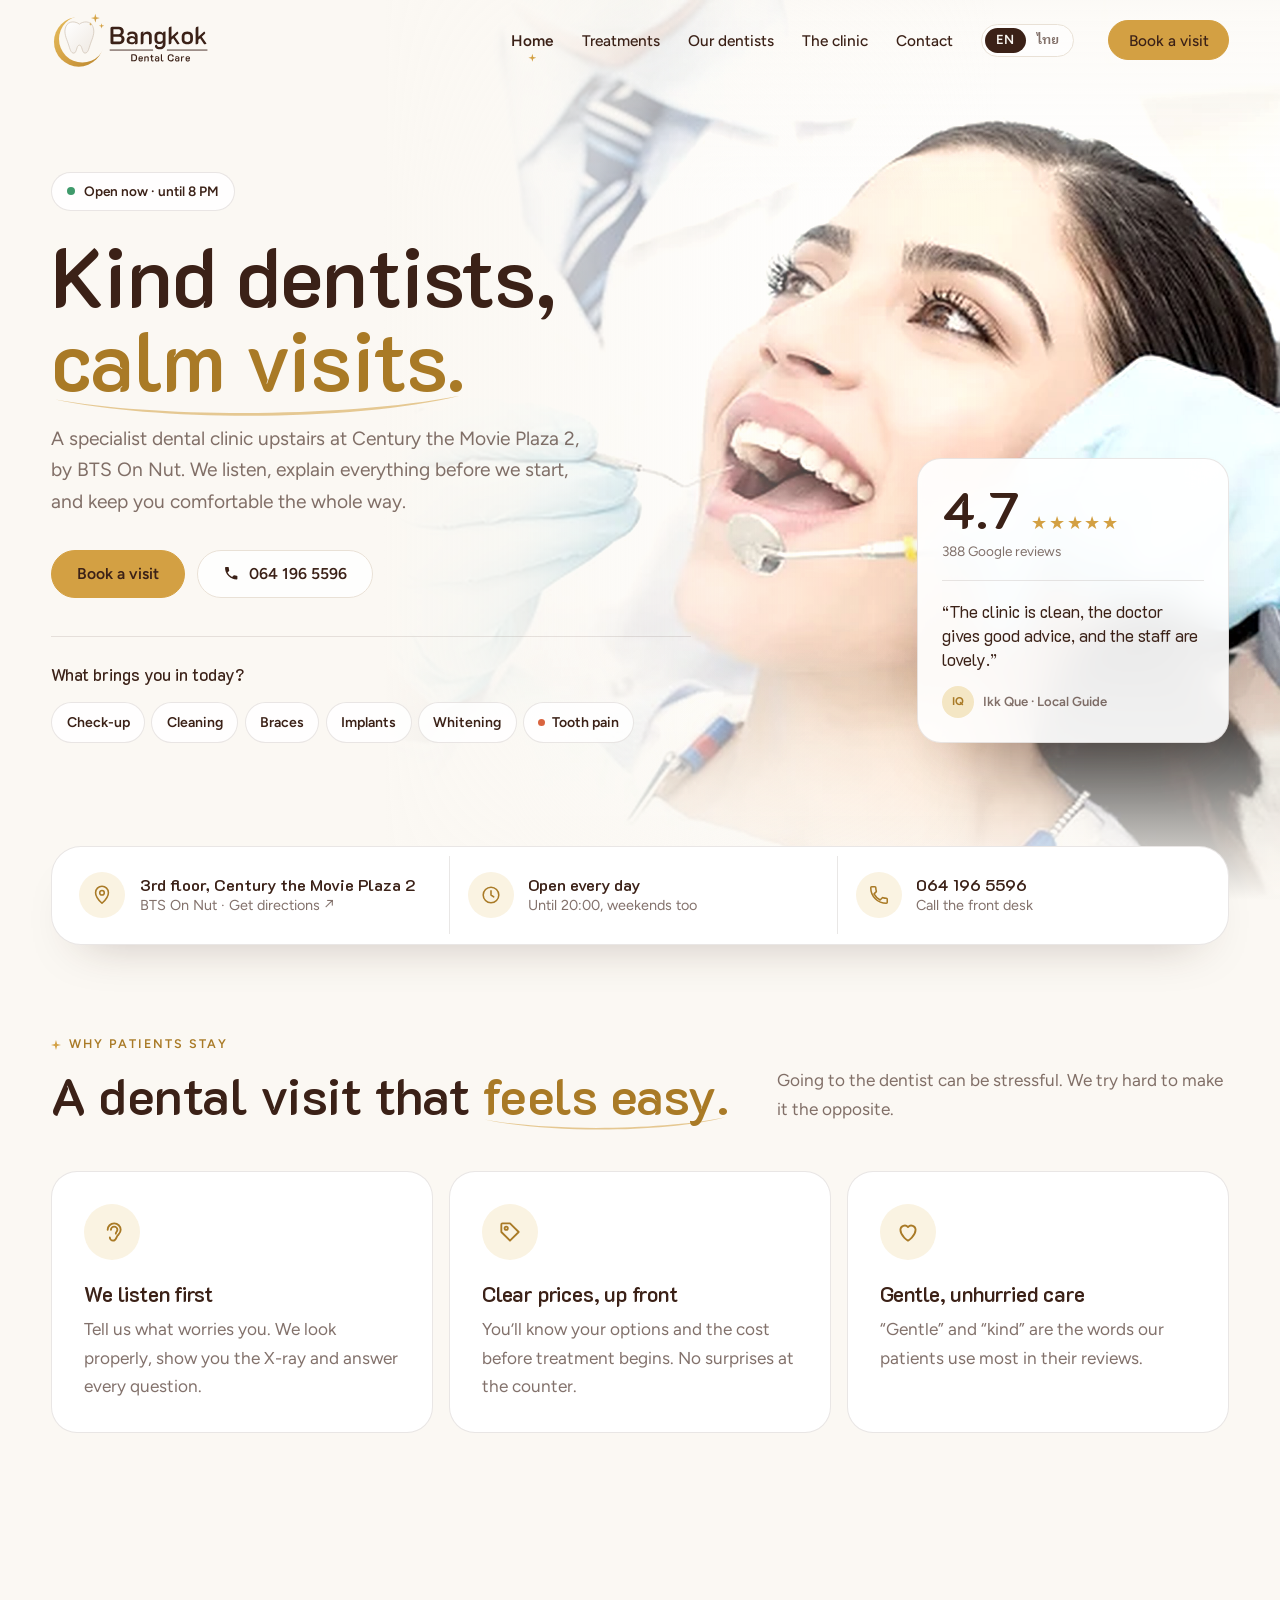
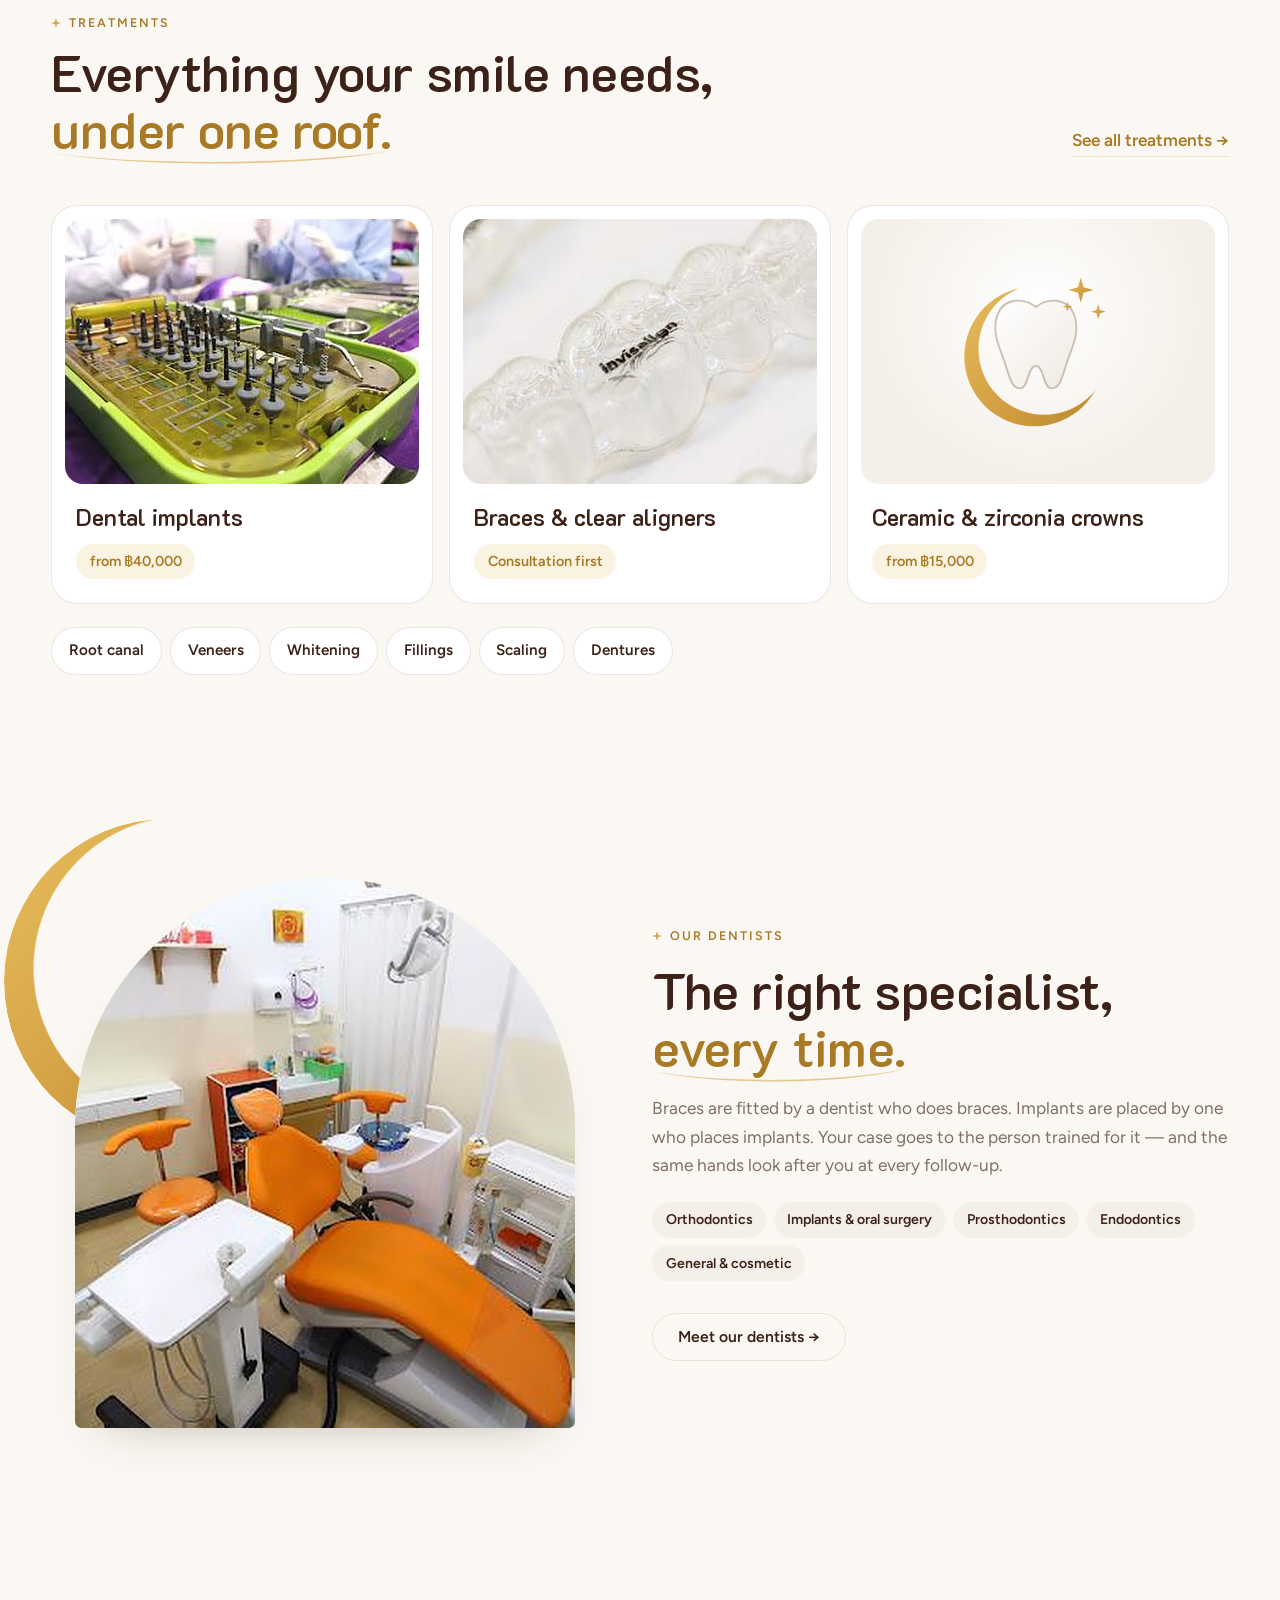
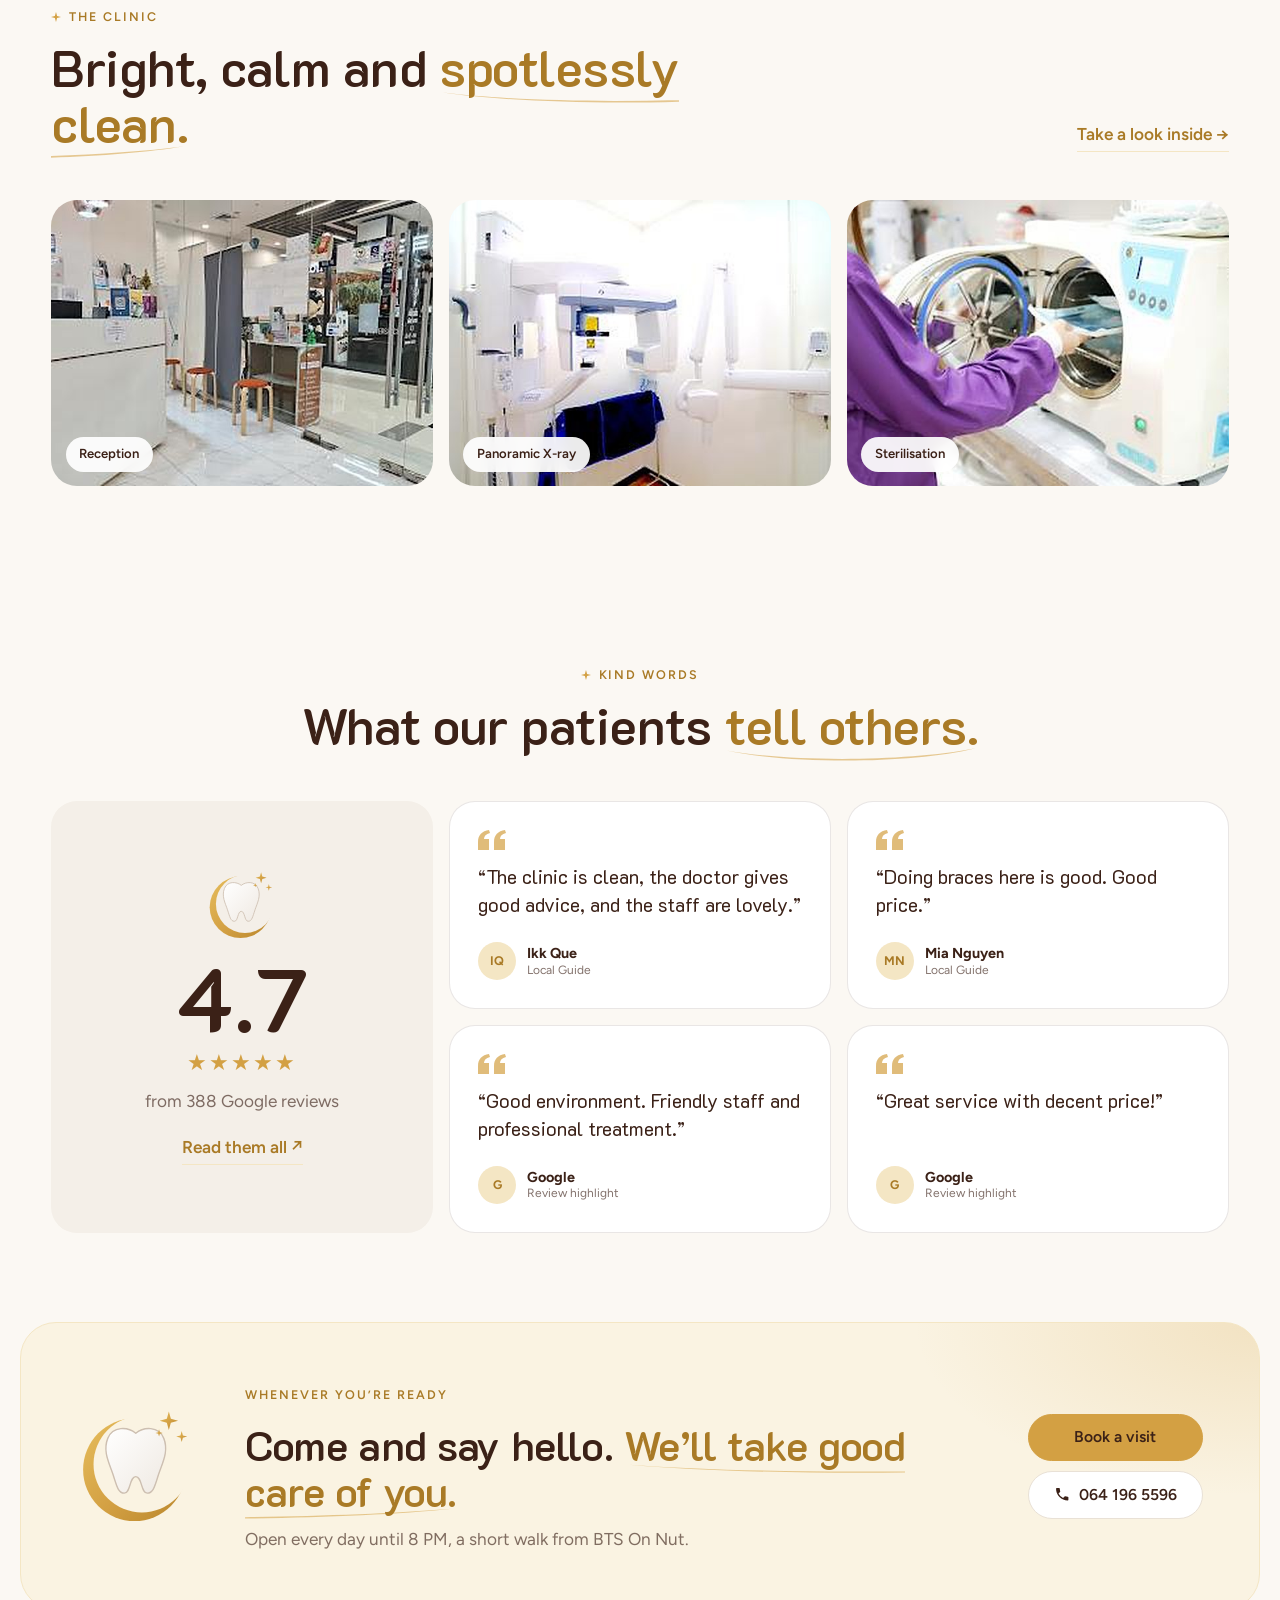
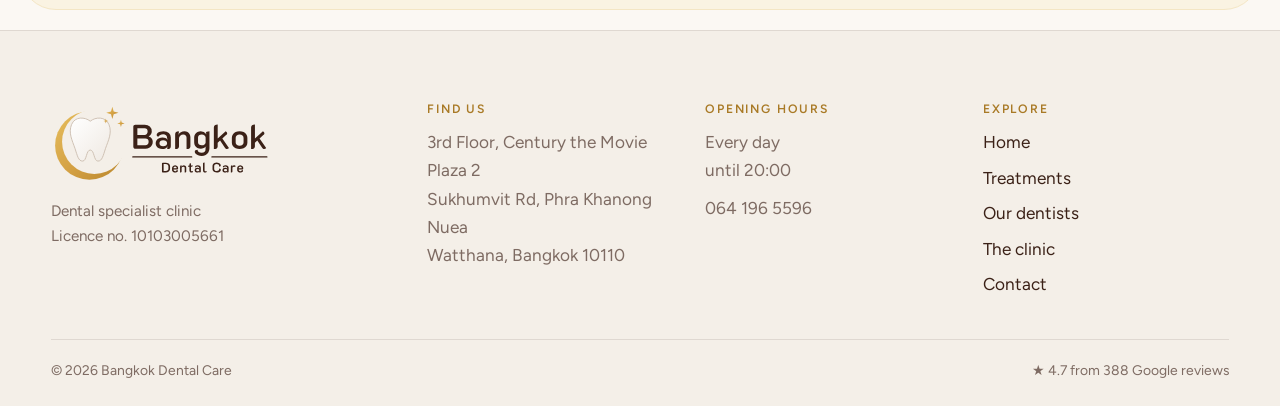
==== commit 22280c7f: "Lighten the whole site to match the logo Marble-white hero with the photo fading in from the right, " ====
--- a/index.html
+++ b/index.html
@@ -5,7 +5,7 @@
   <meta name="viewport" content="width=device-width, initial-scale=1" />
   <title>Bangkok Dental Care · Kind, specialist dental care at BTS On Nut</title>
   <meta name="description" content="A friendly specialist dental clinic on the 3rd floor of Century the Movie Plaza 2, BTS On Nut. Braces, aligners, implants, crowns, root canal, veneers and whitening. Rated 4.7 from 388 Google reviews." />
-  <meta name="theme-color" content="#2c1811" />
+  <meta name="theme-color" content="#fbf8f3" />
   <link rel="alternate" hreflang="en" href="/" />
   <link rel="alternate" hreflang="th" href="/th/" />
   <link rel="alternate" hreflang="x-default" href="/" />
@@ -270,7 +270,7 @@
   <footer class="footer">
     <div class="footer__grid">
       <div class="footer__brand">
-        <img src="images/logo-light.svg" alt="Bangkok Dental Care" width="578" height="196" loading="lazy" />
+        <img src="images/logo.svg" alt="Bangkok Dental Care" width="578" height="196" loading="lazy" />
         <p>Dental specialist clinic<br />Licence no. 10103005661</p>
       </div>
       <div>
--- a/styles.css
+++ b/styles.css
@@ -87,21 +87,21 @@
 .btn {
   display: inline-flex; align-items: center; justify-content: center; gap: .55em;
   padding: .95em 1.6em;
-  border: 1.5px solid var(--cocoa);
+  border: 1.5px solid var(--gold);
   border-radius: 999px;
-  background: var(--cocoa);
-  color: var(--paper);
+  background: var(--gold);
+  color: var(--cocoa);
   font: 600 .98rem/1 var(--body);
   text-decoration: none;
   transition: background .3s, border-color .3s, color .3s, transform .3s var(--ease), box-shadow .3s;
 }
-.btn:hover { background: var(--gold-deep); border-color: var(--gold-deep); transform: translateY(-2px); box-shadow: 0 14px 26px -16px rgba(169, 122, 38, .9); }
+.btn:hover { background: #c4912f; border-color: #c4912f; transform: translateY(-2px); box-shadow: 0 14px 26px -16px rgba(169, 122, 38, .9); }
 .btn--line { background: transparent; color: var(--cocoa); border-color: var(--stone); }
 .btn--line:hover { background: var(--white); color: var(--cocoa); border-color: var(--gold); box-shadow: none; }
 .btn--gold { background: var(--gold); border-color: var(--gold); color: var(--cocoa); }
-.btn--gold:hover { background: var(--gold-soft); border-color: var(--gold-soft); color: var(--cocoa); }
-.btn--line-light { background: transparent; border-color: rgba(251, 248, 243, .35); color: var(--paper); }
-.btn--line-light:hover { background: var(--paper); border-color: var(--paper); color: var(--cocoa); box-shadow: none; }
+.btn--gold:hover { background: #c4912f; border-color: #c4912f; color: var(--cocoa); }
+.btn--line-light { background: var(--white); border-color: var(--stone); color: var(--cocoa); }
+.btn--line-light:hover { border-color: var(--gold); color: var(--cocoa); box-shadow: none; }
 .btn--small { padding: .75em 1.25em; font-size: .9rem; }
 .btn--block { width: 100%; padding-block: 1.1em; }
 
@@ -156,7 +156,7 @@
   margin-bottom: 1rem;
   font-size: .78rem; font-weight: 600; letter-spacing: .16em; text-transform: uppercase; color: var(--gold-deep);
 }
-.eyebrow--light { color: var(--gold); }
+.eyebrow--light { color: var(--gold-deep); }
 .eyebrow--light [lang="th"] { color: rgba(251, 248, 243, .6); }
 
 .lede { max-width: 36rem; margin-top: 1.4rem; font-size: clamp(1.05rem, 1rem + .3vw, 1.2rem); color: var(--muted); }
@@ -199,89 +199,74 @@
 /* ---------- Home hero: full-width photo, text on top ---------- */
 .nav--over { position: fixed; left: 0; right: 0; }
 .logo__light { display: none; }
-.nav--over:not(.is-scrolled) .logo__dark { display: none; }
-.nav--over:not(.is-scrolled) .logo__light { display: block; }
-.nav--over:not(.is-scrolled) .nav__toggle { background: rgba(255, 255, 255, .12); border-color: rgba(255, 255, 255, .3); backdrop-filter: blur(10px); }
-.nav--over:not(.is-scrolled) .nav__toggle .nav__bars,
-.nav--over:not(.is-scrolled) .nav__toggle .nav__bars::before,
-.nav--over:not(.is-scrolled) .nav__toggle .nav__bars::after { background: var(--paper); }
-.nav--over.is-open:not(.is-scrolled) .nav__toggle .nav__bars { background: transparent; }
-@media (min-width: 1081px) {
-  .nav--over:not(.is-scrolled) .lang { background: rgba(255, 255, 255, .1); border-color: rgba(255, 255, 255, .28); }
-  .nav--over:not(.is-scrolled) .nav__links .lang a { color: rgba(251, 248, 243, .75); }
-  .nav--over:not(.is-scrolled) .nav__links .lang a[aria-current="true"] { background: var(--paper); color: var(--cocoa); }
-  .nav--over:not(.is-scrolled) .nav__links a:not(.btn) { color: var(--paper); }
-  .nav--over:not(.is-scrolled) .nav__cta { background: var(--gold); border-color: var(--gold); color: var(--cocoa); }
-  .nav--over:not(.is-scrolled) .nav__cta:hover { background: var(--gold-soft); border-color: var(--gold-soft); }
-}
 
 .hero {
   position: relative; isolation: isolate; overflow: hidden;
   min-height: clamp(660px, 100svh, 960px);
   display: flex; align-items: center;
   padding: 130px 0 clamp(6rem, 9vw, 8rem);
-  background: #2c1811;
-  color: var(--paper);
+  background: var(--paper);
+  color: var(--cocoa);
 }
 .hero__bg { position: absolute; z-index: -2; top: 0; right: 0; bottom: 0; width: 70%; }
 .hero__bg img {
   width: 100%; height: 100%; object-fit: cover; object-position: 60% 30%;
-  filter: sepia(.14) saturate(.92);
+  filter: sepia(.1) saturate(.9) brightness(1.04);
   animation: settle 16s var(--ease) forwards;
 }
 @keyframes settle { from { transform: scale(1.08); } to { transform: scale(1); } }
 .hero::before {
   content: ""; position: absolute; inset: 0; z-index: -1;
   background:
-    linear-gradient(90deg, #2c1811 0%, #2c1811 30%, rgba(44, 24, 17, .82) 42%, rgba(44, 24, 17, .35) 60%, rgba(44, 24, 17, .05) 82%),
-    linear-gradient(180deg, rgba(44, 24, 17, .55) 0%, rgba(44, 24, 17, 0) 24%, rgba(44, 24, 17, 0) 70%, rgba(44, 24, 17, .55) 100%);
+    linear-gradient(90deg, #fbf8f3 0%, #fbf8f3 30%, rgba(251, 248, 243, .9) 40%, rgba(251, 248, 243, .35) 58%, rgba(251, 248, 243, 0) 78%),
+    linear-gradient(180deg, rgba(251, 248, 243, .7) 0%, rgba(251, 248, 243, 0) 22%, rgba(251, 248, 243, 0) 72%, #fbf8f3 100%);
 }
 .hero__inner {
   width: min(var(--max), calc(100% - 2 * var(--gutter))); margin: 0 auto;
   display: grid; grid-template-columns: minmax(0, 1fr) auto; gap: 3rem; align-items: end;
 }
 .hero__copy { max-width: 40rem; }
-.hero h1 { color: #fff; font-size: clamp(3rem, 6.4vw, 5.6rem); line-height: 1.02; }
-.hero em { color: var(--gold); }
-.hero .lede { color: rgba(251, 248, 243, .82); max-width: 34rem; }
+.hero h1 { color: var(--cocoa); font-size: clamp(3rem, 6.4vw, 5.6rem); line-height: 1.02; }
+.hero em { color: var(--gold-deep); }
+.hero .lede { color: var(--muted); max-width: 34rem; }
 
 .hello { display: flex; flex-wrap: wrap; align-items: center; gap: .8rem; margin-bottom: 1.4rem; }
-.hello [lang="th"] { font-size: 1.05rem; color: var(--gold); font-weight: 500; }
-.pill { display: inline-flex; align-items: center; gap: .55rem; padding: .45rem .95rem; border-radius: 999px; font-size: .85rem; font-weight: 600; background: rgba(255, 255, 255, .12); border: 1px solid rgba(255, 255, 255, .24); backdrop-filter: blur(10px); -webkit-backdrop-filter: blur(10px); }
-.pill__dot { width: 8px; height: 8px; border-radius: 50%; background: #5cc28c; animation: pulse 2.4s infinite; }
+.hello [lang="th"] { font-size: 1.05rem; color: var(--gold-deep); font-weight: 500; }
+.pill { display: inline-flex; align-items: center; gap: .55rem; padding: .45rem .95rem; border-radius: 999px; font-size: .85rem; font-weight: 600; background: rgba(255, 255, 255, .85); border: 1px solid var(--line); backdrop-filter: blur(10px); -webkit-backdrop-filter: blur(10px); }
+.pill__dot { width: 8px; height: 8px; border-radius: 50%; background: #3f9a6b; animation: pulse 2.4s infinite; }
 .pill__dot.is-closed { background: var(--gold); animation: none; }
-@keyframes pulse { 0% { box-shadow: 0 0 0 0 rgba(92, 194, 140, .55); } 70%, 100% { box-shadow: 0 0 0 9px rgba(92, 194, 140, 0); } }
-
-.btn--glass { background: rgba(255, 255, 255, .1); border-color: rgba(255, 255, 255, .38); color: #fff; backdrop-filter: blur(10px); -webkit-backdrop-filter: blur(10px); }
-.btn--glass:hover { background: var(--paper); border-color: var(--paper); color: var(--cocoa); box-shadow: none; }
-
-.ask { margin-top: 2.4rem; padding-top: 1.5rem; border-top: 1px solid rgba(255, 255, 255, .18); }
-.ask__q { margin-bottom: .8rem; font-family: var(--head); font-weight: 500; font-size: 1.05rem; color: rgba(251, 248, 243, .9); }
+@keyframes pulse { 0% { box-shadow: 0 0 0 0 rgba(63, 154, 107, .5); } 70%, 100% { box-shadow: 0 0 0 9px rgba(63, 154, 107, 0); } }
+
+.btn--glass { background: rgba(255, 255, 255, .8); border-color: var(--stone); color: var(--cocoa); backdrop-filter: blur(10px); -webkit-backdrop-filter: blur(10px); }
+.btn--glass:hover { background: var(--white); border-color: var(--gold); color: var(--cocoa); box-shadow: none; }
+
+.ask { margin-top: 2.4rem; padding-top: 1.5rem; border-top: 1px solid var(--line); }
+.ask__q { margin-bottom: .8rem; font-family: var(--head); font-weight: 500; font-size: 1.05rem; color: var(--cocoa); }
 .ask__list { list-style: none; margin: 0; padding: 0; display: flex; flex-wrap: wrap; gap: .4rem; }
 .ask__list a {
   display: inline-flex; align-items: center; gap: .4rem;
   padding: .5rem .9rem; border-radius: 999px;
-  background: rgba(255, 255, 255, .1); border: 1px solid rgba(255, 255, 255, .22);
+  background: rgba(255, 255, 255, .85); border: 1px solid var(--line);
   backdrop-filter: blur(10px); -webkit-backdrop-filter: blur(10px);
-  color: #fff; font-size: .88rem; font-weight: 600; text-decoration: none;
+  color: var(--cocoa); font-size: .88rem; font-weight: 600; text-decoration: none;
   transition: background .25s, border-color .25s, color .25s, transform .25s var(--ease);
 }
-.ask__list a:hover { background: var(--paper); border-color: var(--paper); color: var(--cocoa); transform: translateY(-2px); }
-.ask__list .ask__urgent::before { content: ""; width: 7px; height: 7px; border-radius: 50%; background: #ff8a65; }
+.ask__list a:hover { background: var(--gold-mist); border-color: var(--gold); color: var(--cocoa); transform: translateY(-2px); }
+.ask__list .ask__urgent::before { content: ""; width: 7px; height: 7px; border-radius: 50%; background: #d9643f; }
 
 .hero__card {
   width: 19.5rem; padding: 1.5rem;
   border-radius: 24px;
-  background: rgba(44, 24, 17, .5); border: 1px solid rgba(255, 255, 255, .2);
+  background: rgba(255, 255, 255, .92); border: 1px solid var(--line);
   backdrop-filter: blur(18px); -webkit-backdrop-filter: blur(18px);
-  box-shadow: 0 30px 60px -30px rgba(0, 0, 0, .5);
+  box-shadow: 0 30px 60px -32px rgba(59, 33, 23, .35);
 }
 .hero__score { display: flex; align-items: baseline; gap: .7rem; }
-.hero__score b { font-family: var(--head); font-weight: 600; font-size: 3.2rem; line-height: 1; color: #fff; }
+.hero__score b { font-family: var(--head); font-weight: 600; font-size: 3.2rem; line-height: 1; color: var(--cocoa); }
 .hero__score .stars { font-size: 1.1rem; }
-.hero__reviews { margin-top: .2rem; font-size: .85rem; color: rgba(251, 248, 243, .7); }
-.hero__quote { margin-top: 1.1rem; padding-top: 1.1rem; border-top: 1px solid rgba(255, 255, 255, .18); font-family: var(--head); font-size: 1.05rem; line-height: 1.45; }
-.hero__by { display: flex; align-items: center; gap: .6rem; margin-top: .9rem; font-size: .82rem; font-weight: 600; color: rgba(251, 248, 243, .75); }
+.hero__reviews { margin-top: .2rem; font-size: .85rem; color: var(--muted); }
+.hero__quote { margin-top: 1.1rem; padding-top: 1.1rem; border-top: 1px solid var(--line); font-family: var(--head); font-size: 1.05rem; line-height: 1.45; }
+.hero__by { display: flex; align-items: center; gap: .6rem; margin-top: .9rem; font-size: .82rem; font-weight: 600; color: var(--muted); }
 .hero__by .avatar { width: 32px; height: 32px; font-size: .7rem; }
 
 /* At-a-glance strip under the hero */
@@ -399,8 +384,8 @@
 .spec__th { color: var(--gold-deep); }
 .spec h3 { font-size: 1.5rem; margin: .15rem 0 .5rem; }
 .spec p:not(.spec__th) { color: var(--muted); }
-.spec--cta { background: var(--cocoa); border-color: var(--cocoa); color: var(--paper); display: flex; flex-direction: column; gap: .6rem; }
-.spec--cta p:not(.spec__th) { color: rgba(251, 248, 243, .72); }
+.spec--cta { background: var(--gold-mist); border-color: var(--gold-soft); color: var(--cocoa); display: flex; flex-direction: column; gap: .6rem; }
+.spec--cta p:not(.spec__th) { color: var(--muted); }
 .spec--cta .btn { margin-top: auto; align-self: flex-start; }
 .words { padding: clamp(2rem, 5vw, 3.5rem); border-radius: var(--r); background: var(--gold-mist); }
 .tally { display: grid; grid-template-columns: repeat(4, minmax(0, 1fr)); gap: 1rem; }
@@ -483,28 +468,29 @@
   display: grid; grid-template-columns: auto minmax(0, 1fr) auto; gap: clamp(1.5rem, 4vw, 3rem); align-items: center;
   padding: clamp(2rem, 5vw, 3.5rem) clamp(1.75rem, 5vw, 3.5rem);
   border-radius: calc(var(--r) + 10px);
-  background: radial-gradient(36rem 18rem at 100% 0%, rgba(211, 160, 67, .22), transparent 60%), var(--cocoa);
-  color: var(--paper);
+  background: radial-gradient(36rem 18rem at 100% 0%, rgba(211, 160, 67, .2), transparent 60%), var(--gold-mist);
+  border: 1px solid var(--gold-soft);
+  color: var(--cocoa);
 }
 .cta__mark { width: clamp(84px, 10vw, 120px); height: auto; }
 .cta h2 { font-size: clamp(1.8rem, 3.4vw, 2.6rem); }
-.cta em { color: var(--gold); background-image: none; padding: 0; }
-.cta__copy > p:last-child { margin-top: .7rem; color: rgba(251, 248, 243, .7); }
+.cta em { color: var(--gold-deep); }
+.cta__copy > p:last-child { margin-top: .7rem; color: var(--muted); }
 .cta__actions { display: flex; flex-direction: column; gap: .6rem; }
 
-.footer { margin-top: clamp(.6rem, 1.6vw, 1.25rem); padding: clamp(3rem, 6vw, 4.5rem) var(--gutter) 1.5rem; background: #2c1811; color: var(--paper); }
+.footer { margin-top: clamp(.6rem, 1.6vw, 1.25rem); padding: clamp(3rem, 6vw, 4.5rem) var(--gutter) 1.5rem; background: var(--marble); border-top: 1px solid var(--line); color: var(--cocoa); }
 .footer__grid { max-width: var(--max); margin: 0 auto; display: grid; grid-template-columns: 1.4fr 1fr 1fr 1fr; gap: 2rem; }
 .footer__brand img { width: 220px; height: auto; }
-.footer__brand p { margin-top: 1rem; font-size: .95rem; color: rgba(251, 248, 243, .65); }
-.footer h3 { margin-bottom: .8rem; font: 600 .76rem/1 var(--body); letter-spacing: .15em; text-transform: uppercase; color: var(--gold); }
-.footer p { margin-bottom: .6rem; color: rgba(251, 248, 243, .82); }
+.footer__brand p { margin-top: 1rem; font-size: .95rem; color: var(--muted); }
+.footer h3 { margin-bottom: .8rem; font: 600 .76rem/1 var(--body); letter-spacing: .15em; text-transform: uppercase; color: var(--gold-deep); }
+.footer p { margin-bottom: .6rem; color: var(--muted); }
 .footer ul { list-style: none; margin: 0; padding: 0; display: grid; gap: .45rem; }
 .footer a { text-decoration: none; transition: color .2s; }
-.footer a:hover { color: var(--gold); }
-.footer__row { max-width: var(--max); margin: 2.5rem auto 0; padding-top: 1.2rem; border-top: 1px solid rgba(251, 248, 243, .14); display: flex; flex-wrap: wrap; justify-content: space-between; gap: .6rem 2rem; font-size: .87rem; color: rgba(251, 248, 243, .65); }
-
-.fab { display: none; position: fixed; right: 1rem; bottom: 1rem; z-index: 60; width: 58px; height: 58px; border-radius: 50%; background: var(--cocoa); box-shadow: 0 14px 30px -12px rgba(59, 33, 23, .7); place-items: center; }
-.fab svg { width: 23px; height: 23px; fill: var(--gold); }
+.footer a:hover { color: var(--gold-deep); }
+.footer__row { max-width: var(--max); margin: 2.5rem auto 0; padding-top: 1.2rem; border-top: 1px solid var(--line); display: flex; flex-wrap: wrap; justify-content: space-between; gap: .6rem 2rem; font-size: .87rem; color: var(--muted); }
+
+.fab { display: none; position: fixed; right: 1rem; bottom: 1rem; z-index: 60; width: 58px; height: 58px; border-radius: 50%; background: var(--gold); box-shadow: 0 14px 30px -12px rgba(169, 122, 38, .8); place-items: center; }
+.fab svg { width: 23px; height: 23px; fill: var(--cocoa); }
 
 /* ---------- Scroll reveal ---------- */
 .reveal-on-scroll { opacity: 0; transform: translateY(28px); transition: opacity .8s var(--ease), transform .8s var(--ease), box-shadow .4s, border-color .3s; transition-delay: var(--stagger, 0ms), var(--stagger, 0ms), 0ms, 0ms; }
@@ -547,7 +533,7 @@
   .hero__inner { grid-template-columns: 1fr; gap: 2rem; }
   .hero__bg { width: 100%; bottom: auto; height: calc(110px + 42vh); }
   .hero__bg img { object-position: 50% 25%; }
-  .hero::before { background: linear-gradient(180deg, rgba(44, 24, 17, .5) 0%, rgba(44, 24, 17, 0) 18%, rgba(44, 24, 17, 0) calc(30px + 22vh), #2c1811 calc(110px + 42vh)); }
+  .hero::before { background: linear-gradient(180deg, rgba(251, 248, 243, .75) 0%, rgba(251, 248, 243, 0) 20%, rgba(251, 248, 243, 0) calc(30px + 22vh), #fbf8f3 calc(110px + 42vh)); }
   .head { grid-template-columns: 1fr; }
   .head__link { justify-self: start; }
   .glance { grid-template-columns: 1fr; }
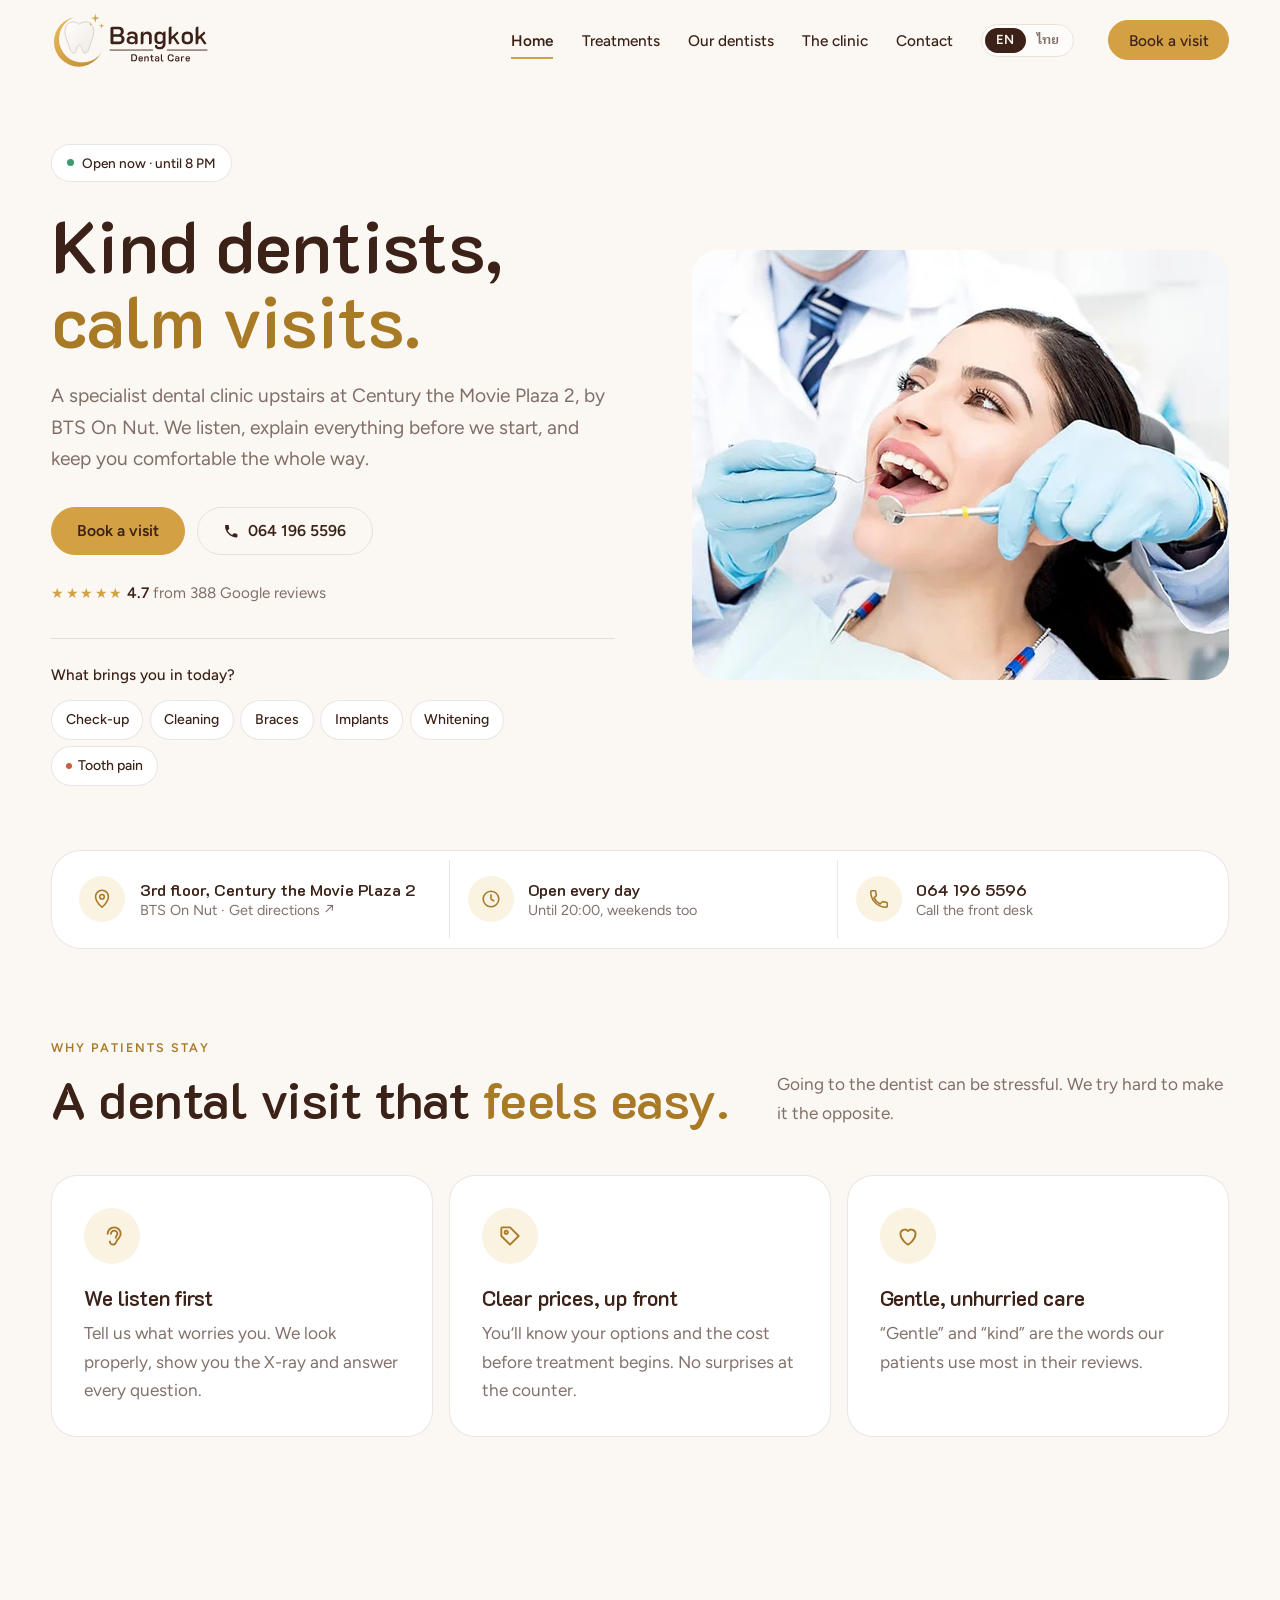
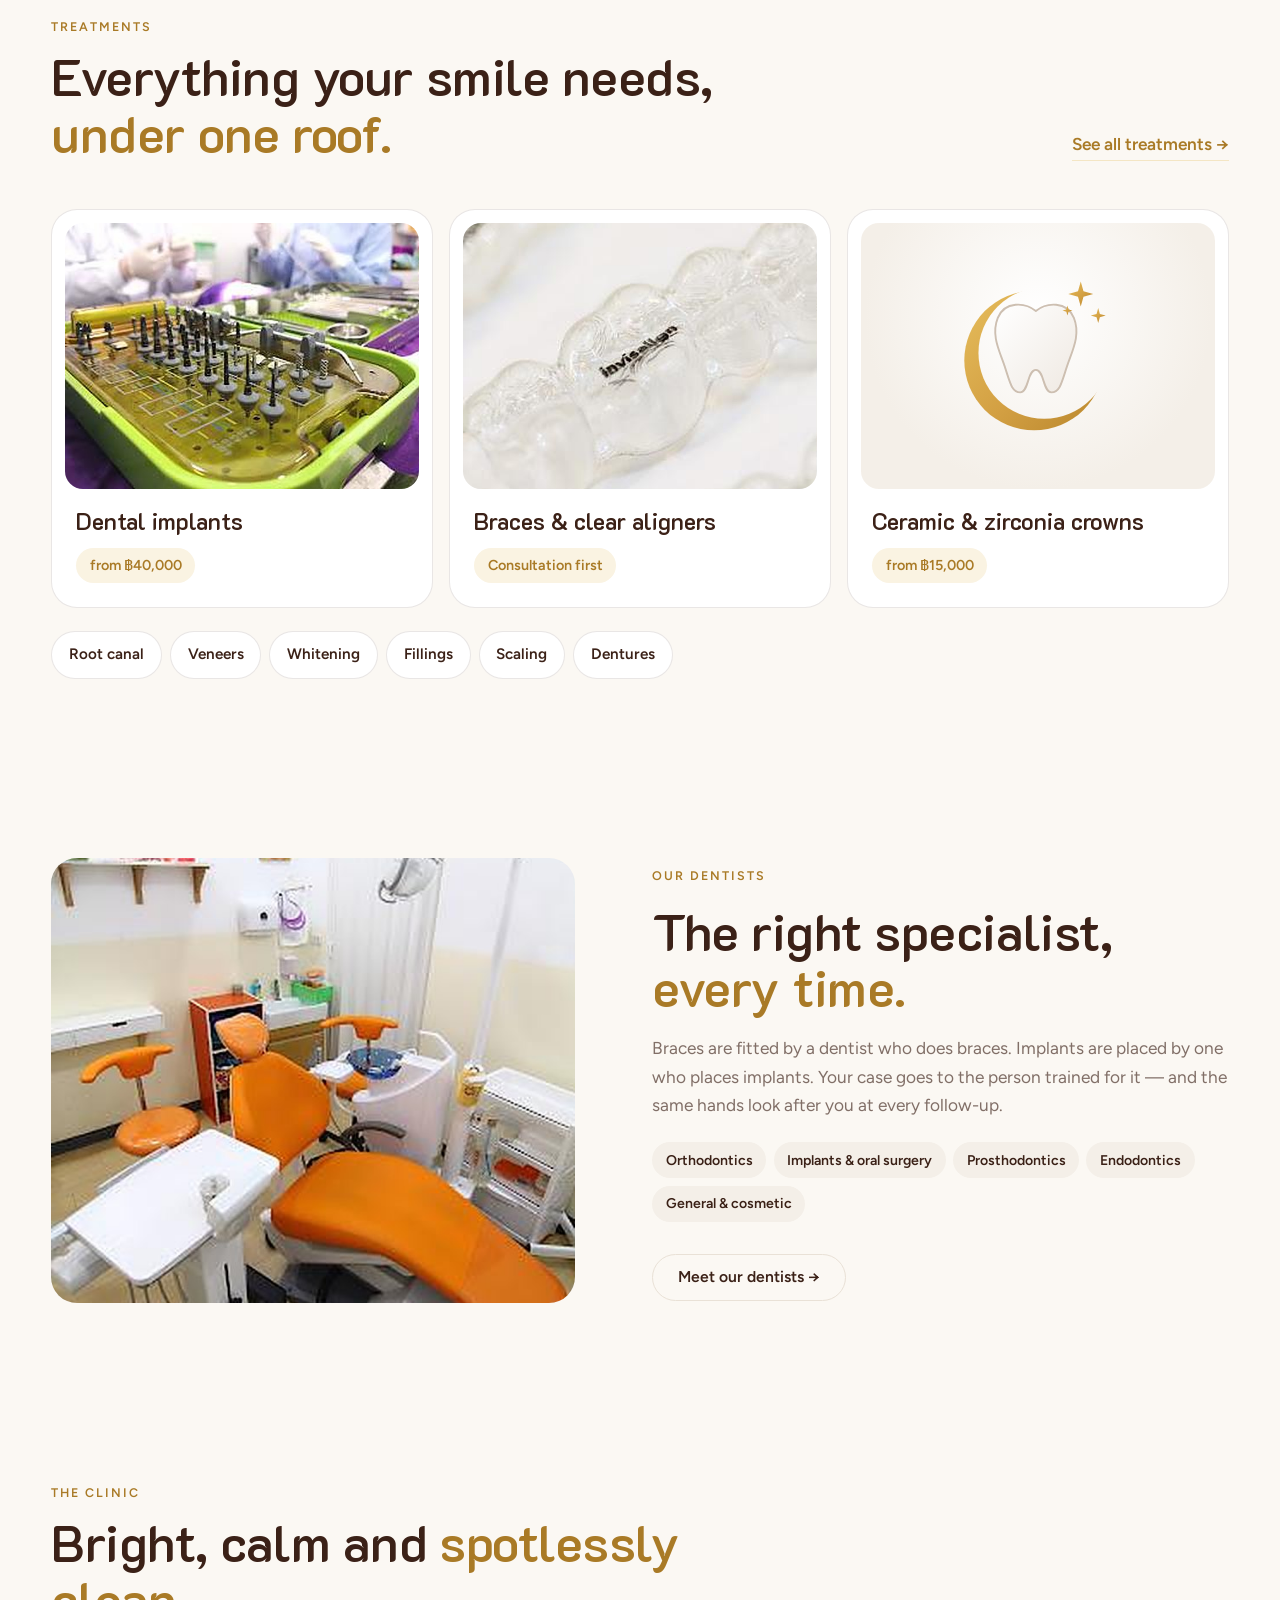
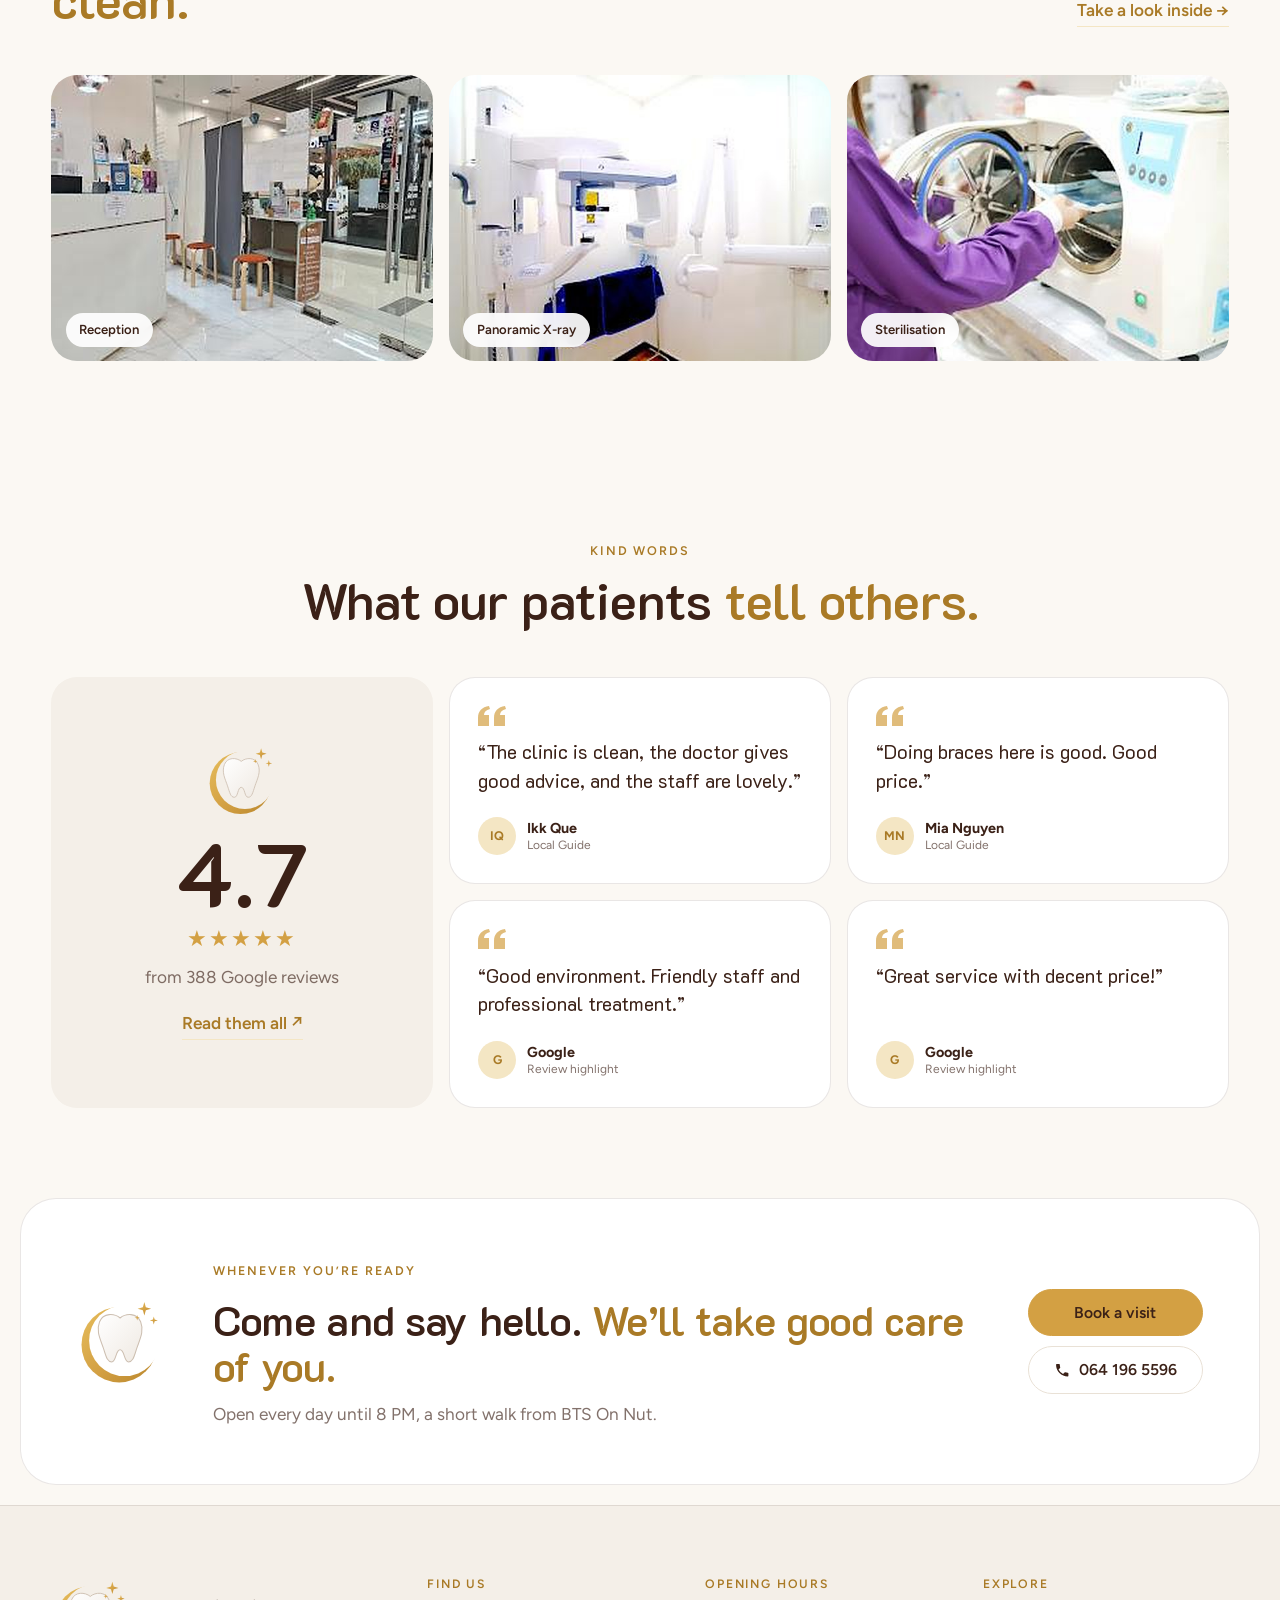
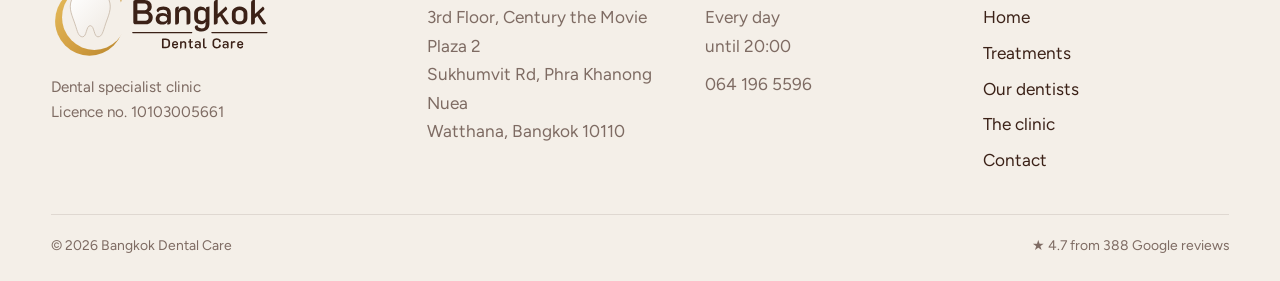
==== commit 9df1d319: "Simplify the design: no overlays or decorative layers Home hero becomes text plus a plain rounded ph" ====
--- a/index.html
+++ b/index.html
@@ -55,10 +55,9 @@
     </defs>
   </svg>
 
-  <header class="nav nav--over" data-nav>
+  <header class="nav" data-nav>
     <a class="logo" href="index.html" aria-label="Bangkok Dental Care — home">
       <img class="logo__dark" src="images/logo.svg" alt="Bangkok Dental Care" width="578" height="196" />
-      <img class="logo__light" src="images/logo-light.svg" alt="" width="578" height="196" />
     </a>
     <button class="nav__toggle" type="button" aria-expanded="false" aria-controls="site-menu" data-nav-toggle>
       <span class="sr-only">Menu</span><span class="nav__bars" aria-hidden="true"></span>
@@ -79,41 +78,30 @@
 
   <main id="main">
     <section class="hero">
-      <picture class="hero__bg">
-        <source media="(max-width: 860px)" srcset="images/hero-mobile.jpg" />
-        <img src="images/hero.jpg" alt="" fetchpriority="high" />
-      </picture>
-      <div class="hero__inner">
-        <div class="hero__copy">
-          <p class="hello reveal" style="--d:0">
-            <span class="pill"><span class="pill__dot" aria-hidden="true"></span><span data-open-status>Open every day · until 8 PM</span></span>
-          </p>
-          <h1 class="reveal" style="--d:1">Kind dentists,<br /><em>calm visits.</em></h1>
-          <p class="lede reveal" style="--d:2">A specialist dental clinic upstairs at Century the Movie Plaza&nbsp;2, by BTS&nbsp;On&nbsp;Nut. We listen, explain everything before we start, and keep you comfortable the whole way.</p>
-          <div class="actions reveal" style="--d:3">
-            <a class="btn btn--gold" href="contact.html#book">Book a visit</a>
-            <a class="btn btn--glass" href="tel:+66641965596"><svg class="i" viewBox="0 0 24 24" aria-hidden="true"><path d="M6.6 10.8a15.1 15.1 0 0 0 6.6 6.6l2.2-2.2a1 1 0 0 1 1-.25 11.4 11.4 0 0 0 3.6.57 1 1 0 0 1 1 1V20a1 1 0 0 1-1 1A17 17 0 0 1 3 4a1 1 0 0 1 1-1h3.5a1 1 0 0 1 1 1c0 1.25.2 2.45.57 3.57a1 1 0 0 1-.25 1z"/></svg> 064 196 5596</a>
-          </div>
-          <div class="ask reveal" style="--d:4">
-            <p class="ask__q">What brings you in today?</p>
-            <ul class="ask__list">
+      <div class="hero__copy">
+        <p class="pill reveal" style="--d:0"><span class="pill__dot" aria-hidden="true"></span><span data-open-status>Open every day · until 8 PM</span></p>
+        <h1 class="reveal" style="--d:1">Kind dentists,<br /><em>calm visits.</em></h1>
+        <p class="lede reveal" style="--d:2">A specialist dental clinic upstairs at Century the Movie Plaza&nbsp;2, by BTS&nbsp;On&nbsp;Nut. We listen, explain everything before we start, and keep you comfortable the whole way.</p>
+        <div class="actions reveal" style="--d:3">
+          <a class="btn" href="contact.html#book">Book a visit</a>
+          <a class="btn btn--line" href="tel:+66641965596"><svg class="i" viewBox="0 0 24 24" aria-hidden="true"><path d="M6.6 10.8a15.1 15.1 0 0 0 6.6 6.6l2.2-2.2a1 1 0 0 1 1-.25 11.4 11.4 0 0 0 3.6.57 1 1 0 0 1 1 1V20a1 1 0 0 1-1 1A17 17 0 0 1 3 4a1 1 0 0 1 1-1h3.5a1 1 0 0 1 1 1c0 1.25.2 2.45.57 3.57a1 1 0 0 1-.25 1z"/></svg> 064 196 5596</a>
+        </div>
+        <p class="rating reveal" style="--d:4"><span class="stars" aria-hidden="true">★★★★★</span> <b>4.7</b> from 388 Google reviews</p>
+        <div class="ask reveal" style="--d:4">
+          <p class="ask__q">What brings you in today?</p>
+          <ul class="ask__list">
               <li><a href="contact.html?service=checkup#book">Check-up</a></li>
               <li><a href="contact.html?service=cleaning#book">Cleaning</a></li>
               <li><a href="contact.html?service=braces#book">Braces</a></li>
               <li><a href="contact.html?service=implant#book">Implants</a></li>
               <li><a href="contact.html?service=whitening#book">Whitening</a></li>
               <li><a class="ask__urgent" href="contact.html?service=pain#book">Tooth pain</a></li>
-            </ul>
-          </div>
+          </ul>
         </div>
-
-        <aside class="hero__card reveal" style="--d:5" aria-label="Google rating">
-          <p class="hero__score"><b>4.7</b><span class="stars" aria-hidden="true">★★★★★</span></p>
-          <p class="hero__reviews">388 Google reviews</p>
-          <p class="hero__quote" lang="en">“The clinic is clean, the doctor gives good advice, and the staff are lovely.”</p>
-          <p class="hero__by"><span class="avatar" aria-hidden="true">IQ</span>Ikk Que · Local Guide</p>
-        </aside>
-      </div>
+      </div>
+      <figure class="hero__photo reveal" style="--d:2">
+        <img src="images/hero-photo.jpg" alt="A smiling patient during a dental check-up" width="1000" height="800" fetchpriority="high" />
+      </figure>
     </section>
 
     <ul class="glance reveal" style="--d:5" aria-label="Clinic at a glance">
@@ -133,7 +121,7 @@
 
     <section class="section">
       <header class="head">
-        <p class="eyebrow"><svg class="spark" aria-hidden="true"><use href="#spark" /></svg>Why patients stay</p>
+        <p class="eyebrow">Why patients stay</p>
         <h2>A dental visit that <em>feels easy.</em></h2>
         <p class="head__aside">Going to the dentist can be stressful. We try hard to make it the opposite.</p>
       </header>
@@ -158,7 +146,7 @@
 
     <section class="section">
       <header class="head">
-        <p class="eyebrow"><svg class="spark" aria-hidden="true"><use href="#spark" /></svg>Treatments</p>
+        <p class="eyebrow">Treatments</p>
         <h2>Everything your smile needs, <em>under one roof.</em></h2>
         <a class="link head__link" href="treatments.html">See all treatments →</a>
       </header>
@@ -191,11 +179,10 @@
 
     <section class="section split">
       <div class="split__media reveal-on-scroll">
-        <span class="moon" aria-hidden="true"></span>
         <figure class="photo photo--soft"><img src="images/treatment-room.jpg" alt="Our treatment room with an orange dental chair" loading="lazy" /></figure>
       </div>
       <div class="split__copy reveal-on-scroll">
-        <p class="eyebrow"><svg class="spark" aria-hidden="true"><use href="#spark" /></svg>Our dentists</p>
+        <p class="eyebrow">Our dentists</p>
         <h2>The right specialist, <em>every time.</em></h2>
         <p>Braces are fitted by a dentist who does braces. Implants are placed by one who places implants. Your case goes to the person trained for it — and the same hands look after you at every follow-up.</p>
         <ul class="tags">
@@ -207,7 +194,7 @@
 
     <section class="section">
       <header class="head">
-        <p class="eyebrow"><svg class="spark" aria-hidden="true"><use href="#spark" /></svg>The clinic</p>
+        <p class="eyebrow">The clinic</p>
         <h2>Bright, calm and <em>spotlessly clean.</em></h2>
         <a class="link head__link" href="clinic.html">Take a look inside →</a>
       </header>
@@ -220,7 +207,7 @@
 
     <section class="section reviews">
       <header class="head head--center">
-        <p class="eyebrow"><svg class="spark" aria-hidden="true"><use href="#spark" /></svg>Kind words</p>
+        <p class="eyebrow">Kind words</p>
         <h2>What our patients <em>tell others.</em></h2>
       </header>
       <div class="reviews__grid">
--- a/styles.css
+++ b/styles.css
@@ -52,7 +52,7 @@
 html[lang="th"] h2 { line-height: 1.3; letter-spacing: 0; }
 html[lang="th"] h3 { letter-spacing: 0; }
 html[lang="th"] .eyebrow { letter-spacing: .02em; text-transform: none; font-size: .95rem; }
-html[lang="th"] em { padding-left: .15em; }
+html[lang="th"] em { padding-left: .1em; }
 [lang="en"] { font-family: var(--body); }
 blockquote[lang="en"] p, p[lang="en"] { font-family: var(--head); }
 
@@ -61,13 +61,8 @@
 h2 { font-size: clamp(2rem, 4vw, 3.2rem); line-height: 1.1; }
 h3 { font-size: 1.3rem; line-height: 1.2; }
 
-/* Highlight: gold text sitting on a soft crescent swoosh, like the logo's tail */
-em {
-  font-style: normal;
-  color: var(--gold-deep);
-  background: url("data:image/svg+xml,%3Csvg xmlns='http://www.w3.org/2000/svg' viewBox='0 0 200 14' preserveAspectRatio='none'%3E%3Cpath d='M2 4c50 10 140 10 196-2-50 14-146 14-196 2z' fill='%23d3a043' fill-opacity='.55'/%3E%3C/svg%3E") left bottom / 100% .32em no-repeat;
-  padding-bottom: .08em;
-}
+/* Highlighted words: logo gold, nothing else */
+em { font-style: normal; color: var(--gold-deep); }
 
 p { margin: 0; }
 a { color: inherit; }
@@ -95,7 +90,7 @@
   text-decoration: none;
   transition: background .3s, border-color .3s, color .3s, transform .3s var(--ease), box-shadow .3s;
 }
-.btn:hover { background: #c4912f; border-color: #c4912f; transform: translateY(-2px); box-shadow: 0 14px 26px -16px rgba(169, 122, 38, .9); }
+.btn:hover { background: #c4912f; border-color: #c4912f; }
 .btn--line { background: transparent; color: var(--cocoa); border-color: var(--stone); }
 .btn--line:hover { background: var(--white); color: var(--cocoa); border-color: var(--gold); box-shadow: none; }
 .btn--gold { background: var(--gold); border-color: var(--gold); color: var(--cocoa); }
@@ -118,16 +113,14 @@
 .nav.is-scrolled { background: rgba(251, 248, 243, .88); backdrop-filter: blur(14px); -webkit-backdrop-filter: blur(14px); box-shadow: 0 1px 0 var(--line); }
 .logo { display: inline-block; line-height: 0; }
 .logo img { height: 58px; width: auto; transition: transform .5s var(--ease); }
-.logo:hover img { transform: scale(1.03); }
+
 .nav__links { display: flex; align-items: center; gap: clamp(1rem, 2.2vw, 2rem); }
 .nav__links a { position: relative; text-decoration: none; font-weight: 500; font-size: .96rem; }
 .nav__links a:not(.btn)::after {
-  content: ""; position: absolute; left: 50%; bottom: -9px; width: 8px; height: 8px;
-  background: var(--gold);
-  clip-path: polygon(50% 0, 61% 39%, 100% 50%, 61% 61%, 50% 100%, 39% 61%, 0 50%, 39% 39%);
-  transform: translateX(-50%) scale(0); transition: transform .35s var(--ease);
-}
-.nav__links a:hover::after, .nav__links a[aria-current="page"]::after { transform: translateX(-50%) scale(1); }
+  content: ""; position: absolute; left: 0; right: 0; bottom: -6px; height: 1.5px;
+  background: var(--gold); transform: scaleX(0); transition: transform .25s var(--ease);
+}
+.nav__links a:hover::after, .nav__links a[aria-current="page"]::after { transform: scaleX(1); }
 .nav__links a[aria-current="page"] { font-weight: 600; }
 .nav__cta { margin-left: .4rem; }
 
@@ -170,7 +163,7 @@
 
 .photo { position: relative; margin: 0; overflow: hidden; border-radius: var(--r); background: var(--marble); }
 .photo img { width: 100%; height: 100%; object-fit: cover; transition: transform 1.1s var(--ease); }
-.photo:hover img { transform: scale(1.035); }
+
 .photo figcaption {
   position: absolute; left: .9rem; bottom: .9rem;
   padding: .4rem .85rem; border-radius: 999px;
@@ -180,103 +173,50 @@
 .photo--plain { display: grid; place-items: center; background: radial-gradient(circle at 50% 35%, var(--white), var(--marble) 70%); }
 .photo--plain img { width: 46%; height: auto; object-fit: contain; }
 
-/* The thin gold crescent from the logo, used as a frame accent */
-.moon {
-  position: absolute; z-index: 0; pointer-events: none;
-  width: 62%; aspect-ratio: 1; left: -9%; top: -6%;
-  border-radius: 50%;
-  background: linear-gradient(135deg, #e6bd5c, var(--gold) 55%, #b9862c);
-  -webkit-mask: radial-gradient(circle at 56% 46%, transparent 0 60%, #000 60.6%);
-  mask: radial-gradient(circle at 56% 46%, transparent 0 60%, #000 60.6%);
-  animation: float 10s ease-in-out infinite alternate;
-}
-.moon--xl { width: 78%; left: -12%; top: -5%; }
-@keyframes float { to { transform: rotate(-6deg) translateY(-6px); } }
 
 .stars { color: var(--gold); letter-spacing: .1em; }
 .avatar { display: inline-grid; place-items: center; width: 38px; height: 38px; border-radius: 50%; background: var(--gold-soft); color: var(--gold-deep); font: 700 .78rem/1 var(--body); flex: none; }
 
-/* ---------- Home hero: full-width photo, text on top ---------- */
-.nav--over { position: fixed; left: 0; right: 0; }
+/* ---------- Home hero: text left, plain photo right ---------- */
 .logo__light { display: none; }
-
 .hero {
-  position: relative; isolation: isolate; overflow: hidden;
-  min-height: clamp(660px, 100svh, 960px);
-  display: flex; align-items: center;
-  padding: 130px 0 clamp(6rem, 9vw, 8rem);
-  background: var(--paper);
-  color: var(--cocoa);
-}
-.hero__bg { position: absolute; z-index: -2; top: 0; right: 0; bottom: 0; width: 70%; }
-.hero__bg img {
-  width: 100%; height: 100%; object-fit: cover; object-position: 60% 30%;
-  filter: sepia(.1) saturate(.9) brightness(1.04);
-  animation: settle 16s var(--ease) forwards;
-}
-@keyframes settle { from { transform: scale(1.08); } to { transform: scale(1); } }
-.hero::before {
-  content: ""; position: absolute; inset: 0; z-index: -1;
-  background:
-    linear-gradient(90deg, #fbf8f3 0%, #fbf8f3 30%, rgba(251, 248, 243, .9) 40%, rgba(251, 248, 243, .35) 58%, rgba(251, 248, 243, 0) 78%),
-    linear-gradient(180deg, rgba(251, 248, 243, .7) 0%, rgba(251, 248, 243, 0) 22%, rgba(251, 248, 243, 0) 72%, #fbf8f3 100%);
-}
-.hero__inner {
-  width: min(var(--max), calc(100% - 2 * var(--gutter))); margin: 0 auto;
-  display: grid; grid-template-columns: minmax(0, 1fr) auto; gap: 3rem; align-items: end;
-}
-.hero__copy { max-width: 40rem; }
-.hero h1 { color: var(--cocoa); font-size: clamp(3rem, 6.4vw, 5.6rem); line-height: 1.02; }
-.hero em { color: var(--gold-deep); }
-.hero .lede { color: var(--muted); max-width: 34rem; }
-
-.hello { display: flex; flex-wrap: wrap; align-items: center; gap: .8rem; margin-bottom: 1.4rem; }
-.hello [lang="th"] { font-size: 1.05rem; color: var(--gold-deep); font-weight: 500; }
-.pill { display: inline-flex; align-items: center; gap: .55rem; padding: .45rem .95rem; border-radius: 999px; font-size: .85rem; font-weight: 600; background: rgba(255, 255, 255, .85); border: 1px solid var(--line); backdrop-filter: blur(10px); -webkit-backdrop-filter: blur(10px); }
-.pill__dot { width: 8px; height: 8px; border-radius: 50%; background: #3f9a6b; animation: pulse 2.4s infinite; }
-.pill__dot.is-closed { background: var(--gold); animation: none; }
-@keyframes pulse { 0% { box-shadow: 0 0 0 0 rgba(63, 154, 107, .5); } 70%, 100% { box-shadow: 0 0 0 9px rgba(63, 154, 107, 0); } }
-
-.btn--glass { background: rgba(255, 255, 255, .8); border-color: var(--stone); color: var(--cocoa); backdrop-filter: blur(10px); -webkit-backdrop-filter: blur(10px); }
-.btn--glass:hover { background: var(--white); border-color: var(--gold); color: var(--cocoa); box-shadow: none; }
-
-.ask { margin-top: 2.4rem; padding-top: 1.5rem; border-top: 1px solid var(--line); }
-.ask__q { margin-bottom: .8rem; font-family: var(--head); font-weight: 500; font-size: 1.05rem; color: var(--cocoa); }
+  max-width: calc(var(--max) + 2 * var(--gutter)); margin: 0 auto;
+  display: grid; grid-template-columns: minmax(0, 1.05fr) minmax(0, 1fr); gap: clamp(2.5rem, 6vw, 5.5rem); align-items: center;
+  padding: clamp(2rem, 5vw, 4.5rem) var(--gutter) clamp(2.5rem, 5vw, 4rem);
+}
+.hero h1 { font-size: clamp(2.8rem, 5.6vw, 4.8rem); line-height: 1.05; }
+.hero__photo { margin: 0; border-radius: var(--r); overflow: hidden; background: var(--marble); aspect-ratio: 5 / 4; }
+.hero__photo img { width: 100%; height: 100%; object-fit: cover; }
+
+.pill { display: inline-flex; align-items: center; gap: .55rem; margin-bottom: 1.6rem; padding: .4rem .9rem; border-radius: 999px; background: var(--white); border: 1px solid var(--line); font-size: .85rem; font-weight: 500; }
+.pill__dot { width: 7px; height: 7px; border-radius: 50%; background: #3f9a6b; }
+.pill__dot.is-closed { background: var(--gold); }
+
+.rating { margin-top: 1.6rem; font-size: .95rem; color: var(--muted); }
+.rating b { color: var(--cocoa); font-weight: 600; }
+.rating .stars { font-size: .9rem; }
+
+.ask { margin-top: 2rem; padding-top: 1.5rem; border-top: 1px solid var(--line); }
+.ask__q { margin-bottom: .75rem; font-size: .95rem; font-weight: 500; color: var(--cocoa); }
 .ask__list { list-style: none; margin: 0; padding: 0; display: flex; flex-wrap: wrap; gap: .4rem; }
 .ask__list a {
   display: inline-flex; align-items: center; gap: .4rem;
-  padding: .5rem .9rem; border-radius: 999px;
-  background: rgba(255, 255, 255, .85); border: 1px solid var(--line);
-  backdrop-filter: blur(10px); -webkit-backdrop-filter: blur(10px);
-  color: var(--cocoa); font-size: .88rem; font-weight: 600; text-decoration: none;
-  transition: background .25s, border-color .25s, color .25s, transform .25s var(--ease);
-}
-.ask__list a:hover { background: var(--gold-mist); border-color: var(--gold); color: var(--cocoa); transform: translateY(-2px); }
-.ask__list .ask__urgent::before { content: ""; width: 7px; height: 7px; border-radius: 50%; background: #d9643f; }
-
-.hero__card {
-  width: 19.5rem; padding: 1.5rem;
-  border-radius: 24px;
-  background: rgba(255, 255, 255, .92); border: 1px solid var(--line);
-  backdrop-filter: blur(18px); -webkit-backdrop-filter: blur(18px);
-  box-shadow: 0 30px 60px -32px rgba(59, 33, 23, .35);
-}
-.hero__score { display: flex; align-items: baseline; gap: .7rem; }
-.hero__score b { font-family: var(--head); font-weight: 600; font-size: 3.2rem; line-height: 1; color: var(--cocoa); }
-.hero__score .stars { font-size: 1.1rem; }
-.hero__reviews { margin-top: .2rem; font-size: .85rem; color: var(--muted); }
-.hero__quote { margin-top: 1.1rem; padding-top: 1.1rem; border-top: 1px solid var(--line); font-family: var(--head); font-size: 1.05rem; line-height: 1.45; }
-.hero__by { display: flex; align-items: center; gap: .6rem; margin-top: .9rem; font-size: .82rem; font-weight: 600; color: var(--muted); }
-.hero__by .avatar { width: 32px; height: 32px; font-size: .7rem; }
+  padding: .45rem .85rem; border-radius: 999px;
+  background: var(--white); border: 1px solid var(--line);
+  font-size: .88rem; font-weight: 500; text-decoration: none;
+  transition: border-color .2s, background .2s;
+}
+.ask__list a:hover { border-color: var(--gold); background: var(--gold-mist); }
+.ask__list .ask__urgent::before { content: ""; width: 6px; height: 6px; border-radius: 50%; background: #c9603d; }
 
 /* At-a-glance strip under the hero */
 .glance {
   list-style: none;
   position: relative; z-index: 2;
-  width: min(var(--max), calc(100% - 2 * var(--gutter))); margin: -3.4rem auto 0; padding: .6rem;
+  width: min(var(--max), calc(100% - 2 * var(--gutter))); margin: 0 auto; padding: .6rem;
   display: grid; grid-template-columns: repeat(3, minmax(0, 1fr)); gap: .4rem;
   border-radius: calc(var(--r) + 4px);
-  background: var(--white); border: 1px solid var(--line); box-shadow: var(--shadow);
+  background: var(--white); border: 1px solid var(--line);
 }
 .glance li { display: flex; align-items: center; gap: .9rem; padding: 1rem 1.1rem; border-radius: var(--r); }
 .glance li + li { border-left: 1px solid var(--line); border-radius: 0; }
@@ -288,13 +228,13 @@
 .glance a:hover { color: var(--gold-deep); }
 
 /* Load-in */
-.reveal { opacity: 0; transform: translateY(22px); animation: rise .9s var(--ease) forwards; animation-delay: calc(var(--d, 0) * 110ms + 80ms); }
+.reveal { opacity: 0; transform: translateY(8px); animation: rise .9s var(--ease) forwards; animation-delay: calc(var(--d, 0) * 110ms + 80ms); }
 @keyframes rise { to { opacity: 1; transform: none; } }
 
 /* ---------- Promises ---------- */
 .promises { display: grid; grid-template-columns: repeat(3, minmax(0, 1fr)); gap: 1rem; }
 .promise { padding: 2rem; border-radius: var(--r); background: var(--white); border: 1px solid var(--line); transition: box-shadow .4s, transform .4s var(--ease); }
-.promise:hover { box-shadow: var(--shadow); }
+.promise:hover { border-color: var(--gold-soft); }
 .promise__icon { display: grid; place-items: center; width: 56px; height: 56px; border-radius: 50%; background: var(--gold-mist); margin-bottom: 1.4rem; }
 .promise__icon svg { width: 26px; height: 26px; fill: none; stroke: var(--gold-deep); stroke-width: 1.7; stroke-linecap: round; stroke-linejoin: round; }
 .promise p { margin-top: .5rem; color: var(--muted); }
@@ -303,7 +243,7 @@
 .cards { display: grid; grid-template-columns: repeat(3, minmax(0, 1fr)); gap: 1rem; margin-bottom: 1.4rem; }
 .card { display: flex; flex-direction: column; padding: .8rem .8rem 1.5rem; border-radius: var(--r); background: var(--white); border: 1px solid var(--line); text-decoration: none; transition: box-shadow .4s, border-color .3s, transform .4s var(--ease); }
 .card .photo { aspect-ratio: 4 / 3; border-radius: 18px; margin-bottom: 1.2rem; }
-.card:hover { box-shadow: var(--shadow); border-color: var(--gold-soft); }
+.card:hover { border-color: var(--gold-soft); }
 .card__th { padding: 0 .7rem; color: var(--gold-deep); font-size: .95rem; }
 .card__title { padding: 0 .7rem; font-family: var(--head); font-weight: 600; font-size: 1.45rem; line-height: 1.2; }
 .card__meta { margin: .8rem .7rem 0; align-self: flex-start; padding: .35rem .85rem; border-radius: 999px; background: var(--gold-mist); color: var(--gold-deep); font-weight: 600; font-size: .9rem; }
@@ -315,8 +255,8 @@
 
 /* ---------- Split ---------- */
 .split { display: grid; grid-template-columns: minmax(0, 1fr) minmax(0, 1.1fr); gap: clamp(2.5rem, 6vw, 6rem); align-items: center; }
-.split__media, .page-hero__media { position: relative; padding: 1.5rem 0 0 1.5rem; }
-.photo--soft { position: relative; z-index: 1; aspect-ratio: 4 / 4.4; border-radius: 999px 999px var(--r) var(--r); box-shadow: var(--shadow); }
+.split__media, .page-hero__media { position: relative; }
+.photo--soft { aspect-ratio: 4 / 3.4; border-radius: var(--r); }
 .split__copy > p:not(.eyebrow) { margin: 1.2rem 0 1.4rem; color: var(--muted); font-size: 1.08rem; }
 .tags { list-style: none; margin: 0 0 2rem; padding: 0; display: flex; flex-wrap: wrap; gap: .45rem; }
 .tags li { padding: .4rem .85rem; border-radius: 999px; background: var(--marble); font-size: .88rem; font-weight: 600; }
@@ -345,8 +285,7 @@
   display: grid; grid-template-columns: minmax(0, 1.15fr) minmax(0, .85fr); gap: clamp(2.5rem, 6vw, 5rem); align-items: center;
   padding: clamp(1.5rem, 4vw, 3rem) var(--gutter) clamp(2.5rem, 5vw, 4rem);
 }
-.page-hero::before { content: ""; position: absolute; inset: -30% calc(50% - 50vw) 0; z-index: -1; background: radial-gradient(34rem 22rem at 85% 40%, var(--gold-mist), transparent 70%); }
-.page-hero .photo--soft { aspect-ratio: 1; }
+.page-hero .photo--soft { aspect-ratio: 5 / 4; }
 
 /* ---------- Treatments page ---------- */
 .jump { display: flex; flex-wrap: wrap; gap: .45rem; margin-bottom: 2.5rem; }
@@ -360,7 +299,7 @@
   background: var(--white); border: 1px solid var(--line);
   transition: box-shadow .4s, border-color .3s;
 }
-.tx:hover { box-shadow: var(--shadow); border-color: var(--gold-soft); }
+.tx:hover { border-color: var(--gold-soft); }
 .tx--photo { grid-template-columns: 3.5rem minmax(0, 1fr) minmax(0, .75fr); }
 .tx__n { font-family: var(--head); font-weight: 600; font-size: 1.5rem; color: var(--gold); line-height: 1.3; }
 .tx__th { color: var(--gold-deep); }
@@ -379,7 +318,7 @@
 /* ---------- Dentists page ---------- */
 .specs { list-style: none; margin: 0; padding: 0; display: grid; grid-template-columns: repeat(3, minmax(0, 1fr)); gap: 1rem; }
 .spec { padding: 1.9rem; border-radius: var(--r); background: var(--white); border: 1px solid var(--line); transition: box-shadow .4s, border-color .3s; }
-.spec:hover { box-shadow: var(--shadow); border-color: var(--gold-soft); }
+.spec:hover { border-color: var(--gold-soft); }
 .spec__n { display: inline-grid; place-items: center; width: 44px; height: 44px; margin-bottom: 1.2rem; border-radius: 50%; border: 1.5px solid var(--gold); color: var(--gold-deep); font: 600 1rem/1 var(--head); }
 .spec__th { color: var(--gold-deep); }
 .spec h3 { font-size: 1.5rem; margin: .15rem 0 .5rem; }
@@ -468,11 +407,11 @@
   display: grid; grid-template-columns: auto minmax(0, 1fr) auto; gap: clamp(1.5rem, 4vw, 3rem); align-items: center;
   padding: clamp(2rem, 5vw, 3.5rem) clamp(1.75rem, 5vw, 3.5rem);
   border-radius: calc(var(--r) + 10px);
-  background: radial-gradient(36rem 18rem at 100% 0%, rgba(211, 160, 67, .2), transparent 60%), var(--gold-mist);
-  border: 1px solid var(--gold-soft);
+  background: var(--white);
+  border: 1px solid var(--line);
   color: var(--cocoa);
 }
-.cta__mark { width: clamp(84px, 10vw, 120px); height: auto; }
+.cta__mark { width: clamp(64px, 8vw, 88px); height: auto; }
 .cta h2 { font-size: clamp(1.8rem, 3.4vw, 2.6rem); }
 .cta em { color: var(--gold-deep); }
 .cta__copy > p:last-child { margin-top: .7rem; color: var(--muted); }
@@ -493,7 +432,7 @@
 .fab svg { width: 23px; height: 23px; fill: var(--cocoa); }
 
 /* ---------- Scroll reveal ---------- */
-.reveal-on-scroll { opacity: 0; transform: translateY(28px); transition: opacity .8s var(--ease), transform .8s var(--ease), box-shadow .4s, border-color .3s; transition-delay: var(--stagger, 0ms), var(--stagger, 0ms), 0ms, 0ms; }
+.reveal-on-scroll { opacity: 0; transform: translateY(10px); transition: opacity .7s var(--ease), transform .7s var(--ease), box-shadow .4s, border-color .3s; transition-delay: var(--stagger, 0ms), var(--stagger, 0ms), 0ms, 0ms; }
 .reveal-on-scroll.is-in { opacity: 1; transform: none; }
 .no-js .reveal-on-scroll { opacity: 1; transform: none; }
 
@@ -529,11 +468,8 @@
 @media (max-width: 860px) {
   .page-hero, .split, .visit, .book__card { grid-template-columns: 1fr; }
   .page-hero__media, .split__media { max-width: 480px; width: 100%; margin: 0 auto; }
-  .hero { align-items: flex-end; padding-top: calc(90px + 30vh); }
-  .hero__inner { grid-template-columns: 1fr; gap: 2rem; }
-  .hero__bg { width: 100%; bottom: auto; height: calc(110px + 42vh); }
-  .hero__bg img { object-position: 50% 25%; }
-  .hero::before { background: linear-gradient(180deg, rgba(251, 248, 243, .75) 0%, rgba(251, 248, 243, 0) 20%, rgba(251, 248, 243, 0) calc(30px + 22vh), #fbf8f3 calc(110px + 42vh)); }
+  .hero { grid-template-columns: 1fr; }
+  .hero__photo { order: -1; aspect-ratio: 4 / 3; }
   .head { grid-template-columns: 1fr; }
   .head__link { justify-self: start; }
   .glance { grid-template-columns: 1fr; }
@@ -548,8 +484,6 @@
 }
 @media (max-width: 600px) {
   .logo img { height: 46px; }
-  .hero__card { width: 100%; padding: 1.1rem 1.3rem; }
-  .hero__quote, .hero__by { display: none; }
 
   .cards, .promises, .reviews__grid, .specs, .steps, .strip, .standards, .footer__grid, .field-row { grid-template-columns: 1fr; }
   .cards .card:last-child, .promises .promise:last-child, .score { grid-column: auto; }
@@ -573,5 +507,5 @@
 @media (min-width: 700px) {
   html[lang="th"] h1 em, html[lang="th"] h2 em { white-space: nowrap; }
 }
-html[lang="th"] .hero h1 { font-size: clamp(2.6rem, 5.2vw, 4.6rem); }
+html[lang="th"] .hero h1 { font-size: clamp(2.5rem, 4.6vw, 4.1rem); }
 html[lang="th"] .page-hero h1 { font-size: clamp(2.4rem, 4.6vw, 4rem); }
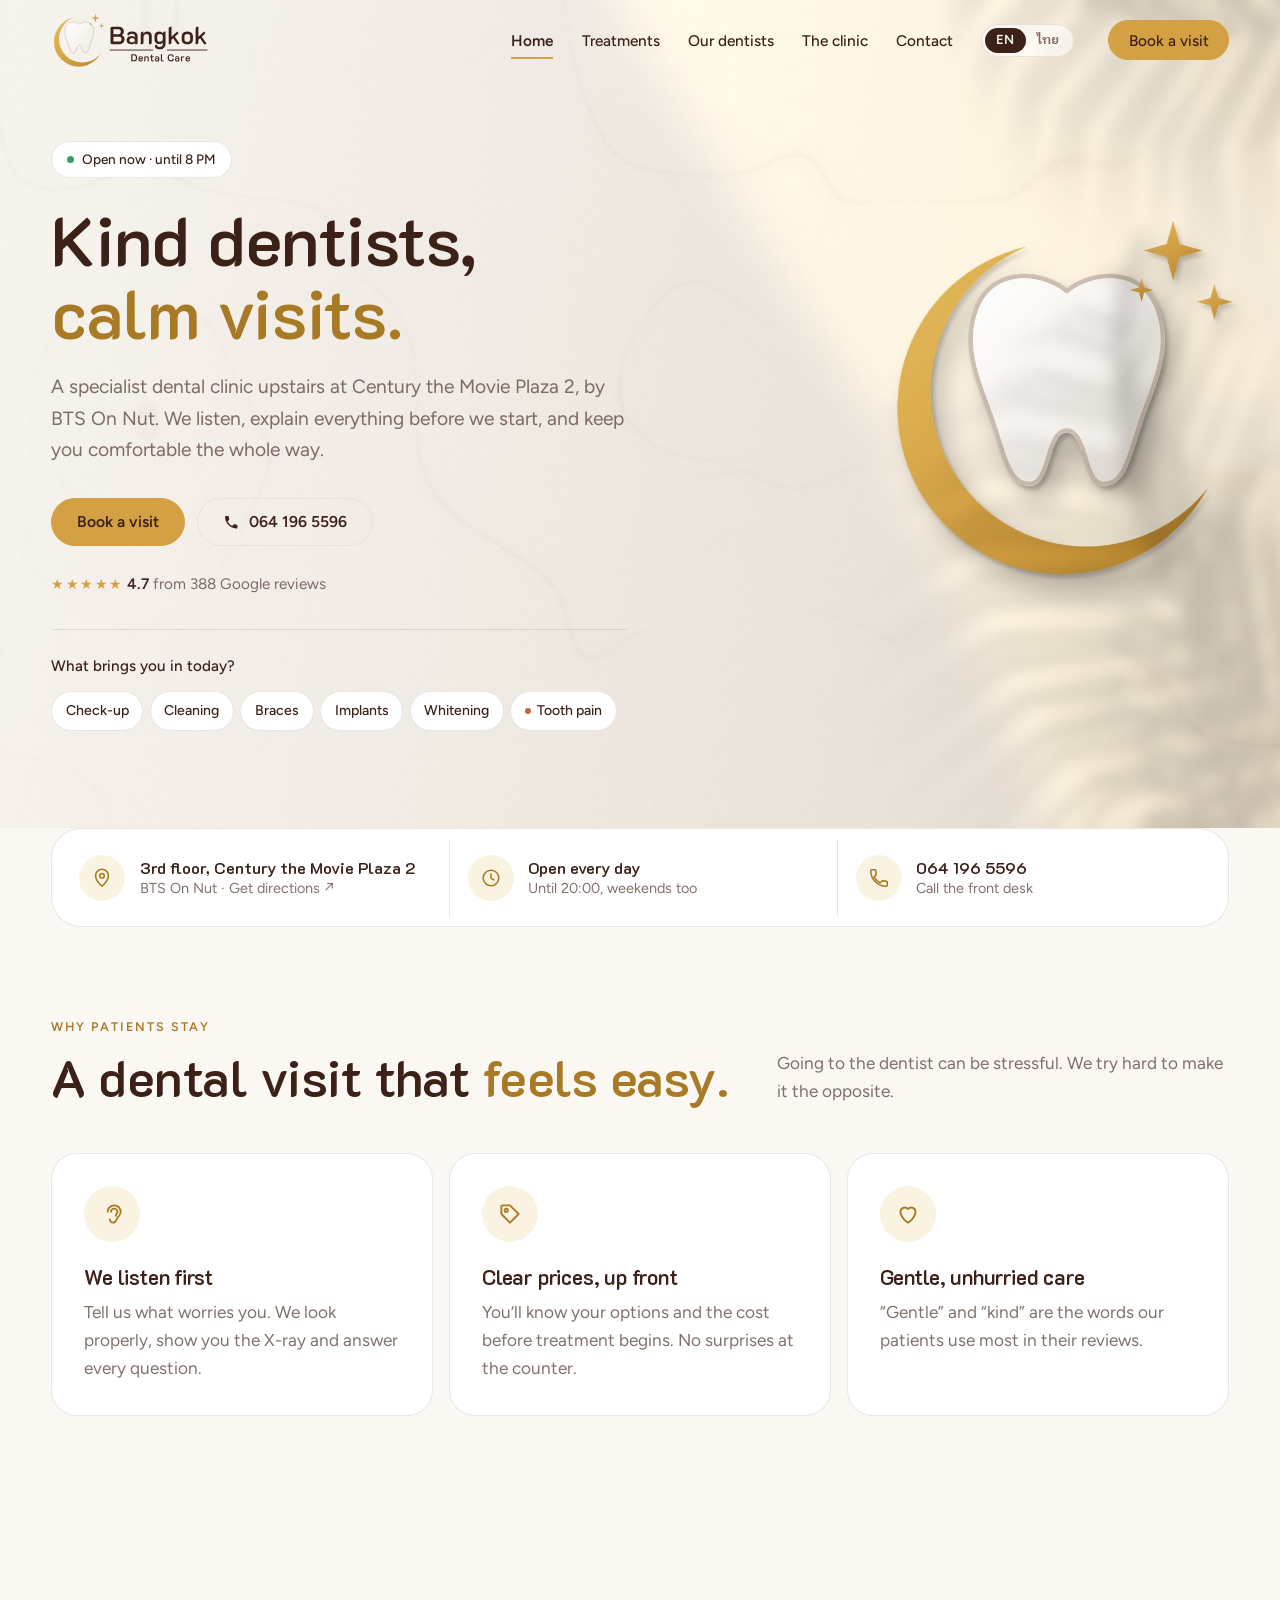
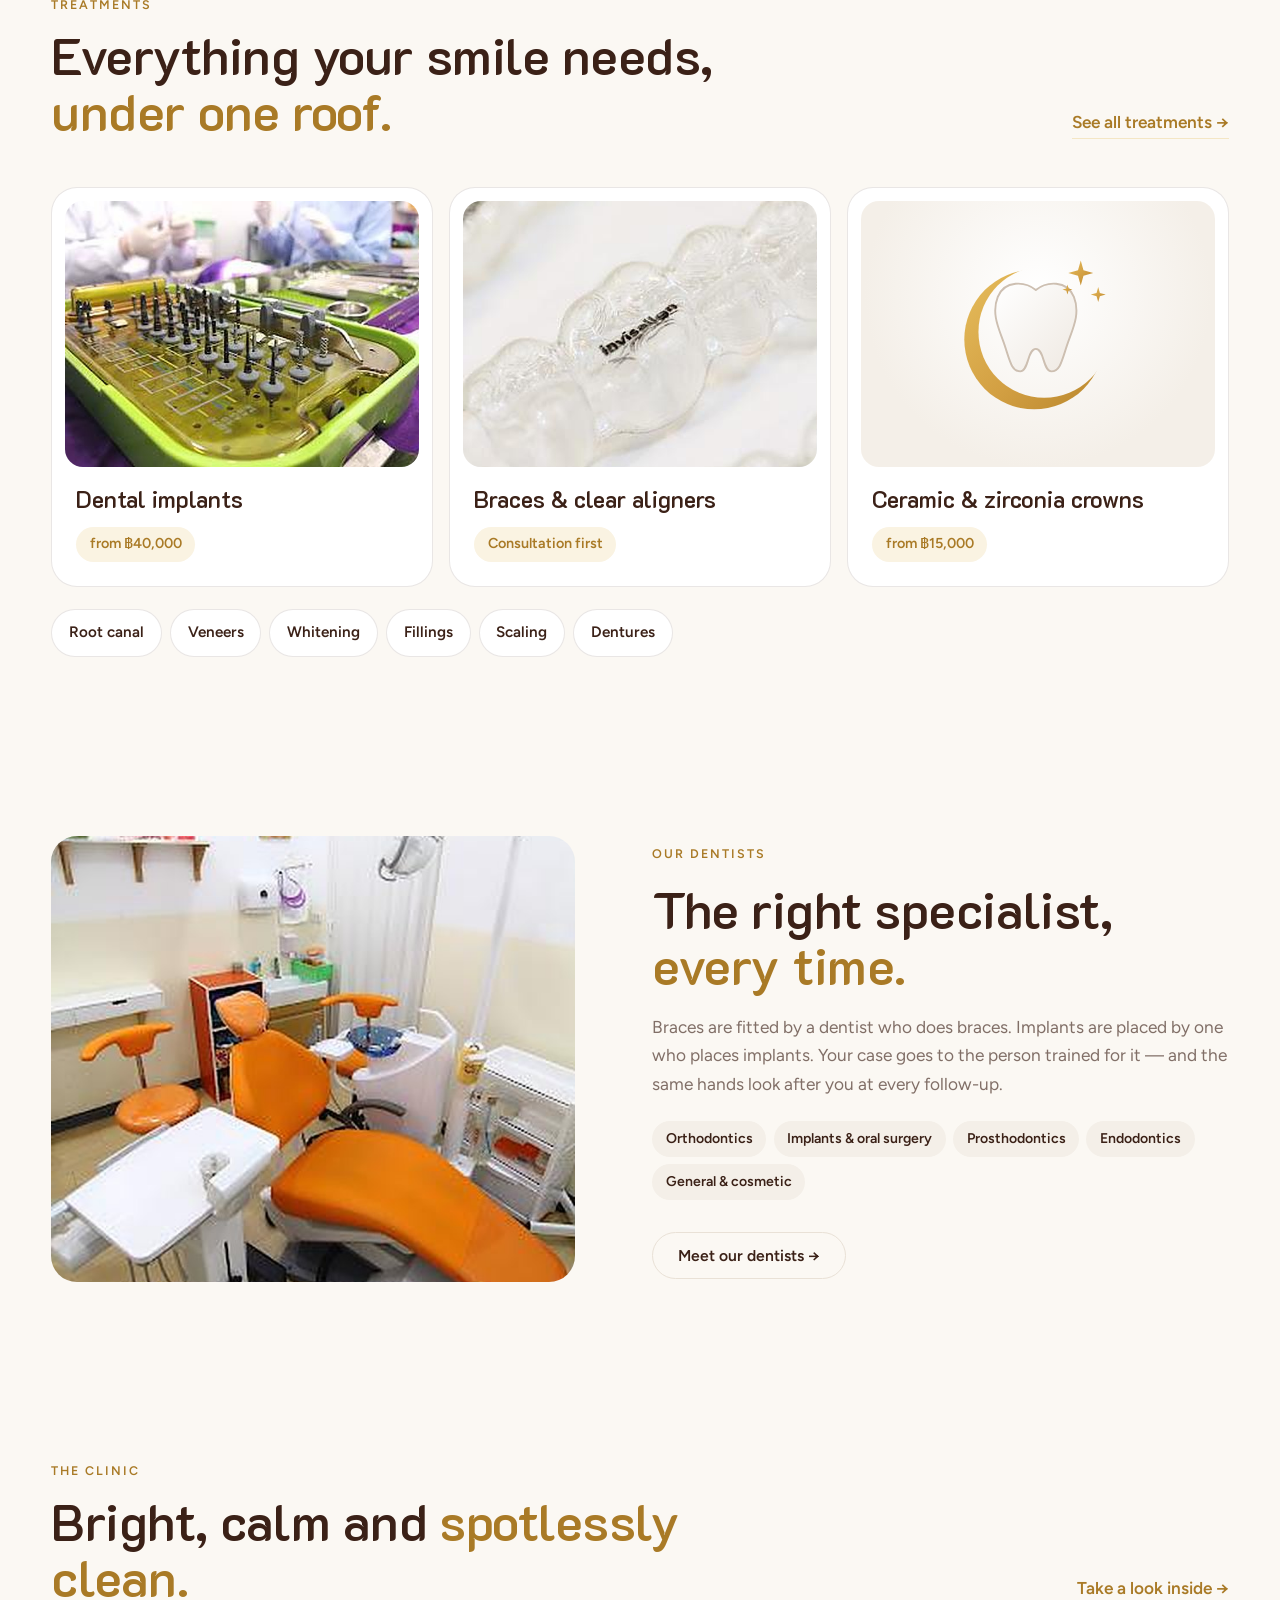
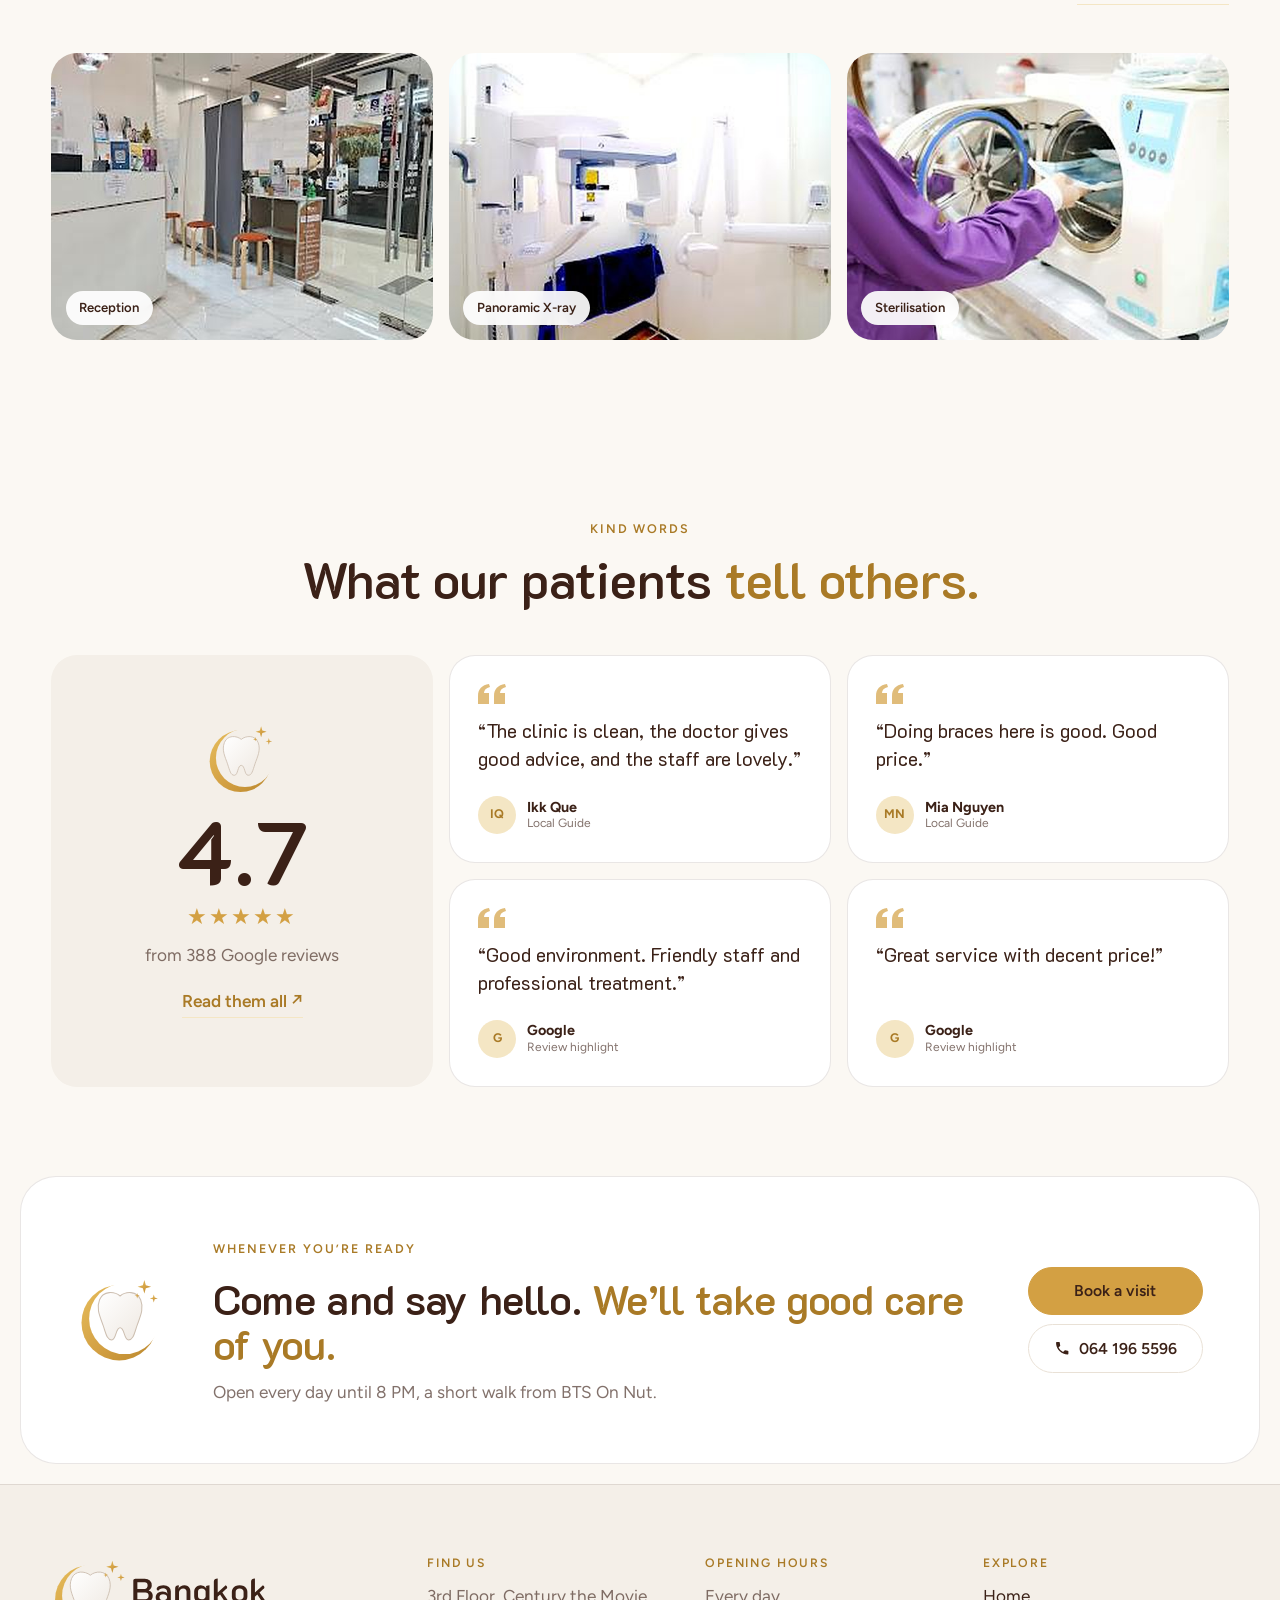
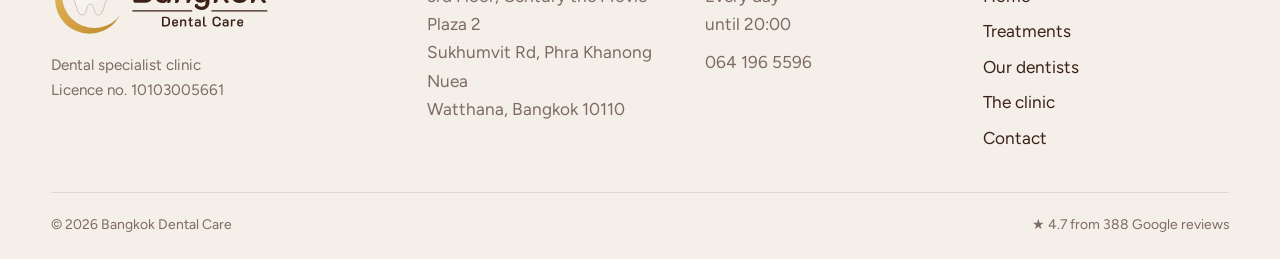
==== commit 1be159c0: "Full-width hero artwork with the content on top New hero image: the clinic's marble wall with the go" ====
--- a/index.html
+++ b/index.html
@@ -55,7 +55,7 @@
     </defs>
   </svg>
 
-  <header class="nav" data-nav>
+  <header class="nav nav--over" data-nav>
     <a class="logo" href="index.html" aria-label="Bangkok Dental Care — home">
       <img class="logo__dark" src="images/logo.svg" alt="Bangkok Dental Care" width="578" height="196" />
     </a>
@@ -78,30 +78,33 @@
 
   <main id="main">
     <section class="hero">
-      <div class="hero__copy">
-        <p class="pill reveal" style="--d:0"><span class="pill__dot" aria-hidden="true"></span><span data-open-status>Open every day · until 8 PM</span></p>
-        <h1 class="reveal" style="--d:1">Kind dentists,<br /><em>calm visits.</em></h1>
-        <p class="lede reveal" style="--d:2">A specialist dental clinic upstairs at Century the Movie Plaza&nbsp;2, by BTS&nbsp;On&nbsp;Nut. We listen, explain everything before we start, and keep you comfortable the whole way.</p>
-        <div class="actions reveal" style="--d:3">
-          <a class="btn" href="contact.html#book">Book a visit</a>
-          <a class="btn btn--line" href="tel:+66641965596"><svg class="i" viewBox="0 0 24 24" aria-hidden="true"><path d="M6.6 10.8a15.1 15.1 0 0 0 6.6 6.6l2.2-2.2a1 1 0 0 1 1-.25 11.4 11.4 0 0 0 3.6.57 1 1 0 0 1 1 1V20a1 1 0 0 1-1 1A17 17 0 0 1 3 4a1 1 0 0 1 1-1h3.5a1 1 0 0 1 1 1c0 1.25.2 2.45.57 3.57a1 1 0 0 1-.25 1z"/></svg> 064 196 5596</a>
-        </div>
-        <p class="rating reveal" style="--d:4"><span class="stars" aria-hidden="true">★★★★★</span> <b>4.7</b> from 388 Google reviews</p>
-        <div class="ask reveal" style="--d:4">
-          <p class="ask__q">What brings you in today?</p>
-          <ul class="ask__list">
-              <li><a href="contact.html?service=checkup#book">Check-up</a></li>
+      <picture class="hero__bg">
+        <source media="(max-width: 860px)" srcset="images/hero-mobile.jpg" />
+        <img src="images/hero.jpg" alt="" width="3200" height="1500" fetchpriority="high" />
+      </picture>
+      <div class="hero__inner">
+        <div class="hero__copy">
+          <p class="pill reveal" style="--d:0"><span class="pill__dot" aria-hidden="true"></span><span data-open-status>Open every day · until 8 PM</span></p>
+          <h1 class="reveal" style="--d:1">Kind dentists,<br /><em>calm visits.</em></h1>
+          <p class="lede reveal" style="--d:2">A specialist dental clinic upstairs at Century the Movie Plaza&nbsp;2, by BTS&nbsp;On&nbsp;Nut. We listen, explain everything before we start, and keep you comfortable the whole way.</p>
+          <div class="actions reveal" style="--d:3">
+            <a class="btn" href="contact.html#book">Book a visit</a>
+            <a class="btn btn--line" href="tel:+66641965596"><svg class="i" viewBox="0 0 24 24" aria-hidden="true"><path d="M6.6 10.8a15.1 15.1 0 0 0 6.6 6.6l2.2-2.2a1 1 0 0 1 1-.25 11.4 11.4 0 0 0 3.6.57 1 1 0 0 1 1 1V20a1 1 0 0 1-1 1A17 17 0 0 1 3 4a1 1 0 0 1 1-1h3.5a1 1 0 0 1 1 1c0 1.25.2 2.45.57 3.57a1 1 0 0 1-.25 1z"/></svg> 064 196 5596</a>
+          </div>
+          <p class="rating reveal" style="--d:4"><span class="stars" aria-hidden="true">★★★★★</span> <b>4.7</b> from 388 Google reviews</p>
+          <div class="ask reveal" style="--d:4">
+            <p class="ask__q">What brings you in today?</p>
+            <ul class="ask__list">
+                <li><a href="contact.html?service=checkup#book">Check-up</a></li>
               <li><a href="contact.html?service=cleaning#book">Cleaning</a></li>
               <li><a href="contact.html?service=braces#book">Braces</a></li>
               <li><a href="contact.html?service=implant#book">Implants</a></li>
               <li><a href="contact.html?service=whitening#book">Whitening</a></li>
               <li><a class="ask__urgent" href="contact.html?service=pain#book">Tooth pain</a></li>
-          </ul>
+            </ul>
+          </div>
         </div>
       </div>
-      <figure class="hero__photo reveal" style="--d:2">
-        <img src="images/hero-photo.jpg" alt="A smiling patient during a dental check-up" width="1000" height="800" fetchpriority="high" />
-      </figure>
     </section>
 
     <ul class="glance reveal" style="--d:5" aria-label="Clinic at a glance">
--- a/styles.css
+++ b/styles.css
@@ -177,16 +177,23 @@
 .stars { color: var(--gold); letter-spacing: .1em; }
 .avatar { display: inline-grid; place-items: center; width: 38px; height: 38px; border-radius: 50%; background: var(--gold-soft); color: var(--gold-deep); font: 700 .78rem/1 var(--body); flex: none; }
 
-/* ---------- Home hero: text left, plain photo right ---------- */
+/* ---------- Home hero: full-width artwork, content on the calm left side ---------- */
 .logo__light { display: none; }
+.nav--over { position: fixed; left: 0; right: 0; }
 .hero {
-  max-width: calc(var(--max) + 2 * var(--gutter)); margin: 0 auto;
-  display: grid; grid-template-columns: minmax(0, 1.05fr) minmax(0, 1fr); gap: clamp(2.5rem, 6vw, 5.5rem); align-items: center;
-  padding: clamp(2rem, 5vw, 4.5rem) var(--gutter) clamp(2.5rem, 5vw, 4rem);
-}
-.hero h1 { font-size: clamp(2.8rem, 5.6vw, 4.8rem); line-height: 1.05; }
-.hero__photo { margin: 0; border-radius: var(--r); overflow: hidden; background: var(--marble); aspect-ratio: 5 / 4; }
-.hero__photo img { width: 100%; height: 100%; object-fit: cover; }
+  position: relative; isolation: isolate; overflow: hidden;
+  min-height: clamp(660px, 92vh, 900px);
+  display: flex; align-items: center;
+  padding: 120px 0 clamp(3rem, 6vw, 5rem);
+  background: #f6f0e7;
+}
+.hero__bg img {
+  position: absolute; inset: 0; z-index: -1;
+  width: 100%; height: 100%; object-fit: cover; object-position: 72% 50%;
+}
+.hero__inner { width: min(var(--max), calc(100% - 2 * var(--gutter))); margin: 0 auto; }
+.hero__copy { max-width: 36rem; }
+.hero h1 { font-size: clamp(2.8rem, 5.4vw, 4.8rem); line-height: 1.05; }
 
 .pill { display: inline-flex; align-items: center; gap: .55rem; margin-bottom: 1.6rem; padding: .4rem .9rem; border-radius: 999px; background: var(--white); border: 1px solid var(--line); font-size: .85rem; font-weight: 500; }
 .pill__dot { width: 7px; height: 7px; border-radius: 50%; background: #3f9a6b; }
@@ -468,8 +475,9 @@
 @media (max-width: 860px) {
   .page-hero, .split, .visit, .book__card { grid-template-columns: 1fr; }
   .page-hero__media, .split__media { max-width: 480px; width: 100%; margin: 0 auto; }
-  .hero { grid-template-columns: 1fr; }
-  .hero__photo { order: -1; aspect-ratio: 4 / 3; }
+  .hero { min-height: 0; display: block; padding-top: calc(60px + 62vw); background: #ece5da; }
+  .hero__bg img { height: auto; aspect-ratio: 3 / 4; object-position: 50% 0; -webkit-mask-image: linear-gradient(180deg, #000 70%, transparent); mask-image: linear-gradient(180deg, #000 70%, transparent); }
+  .hero__copy { max-width: none; }
   .head { grid-template-columns: 1fr; }
   .head__link { justify-self: start; }
   .glance { grid-template-columns: 1fr; }
@@ -507,5 +515,5 @@
 @media (min-width: 700px) {
   html[lang="th"] h1 em, html[lang="th"] h2 em { white-space: nowrap; }
 }
-html[lang="th"] .hero h1 { font-size: clamp(2.5rem, 4.6vw, 4.1rem); }
+html[lang="th"] .hero h1 { font-size: clamp(2.5rem, 4.6vw, 4.2rem); }
 html[lang="th"] .page-hero h1 { font-size: clamp(2.4rem, 4.6vw, 4rem); }
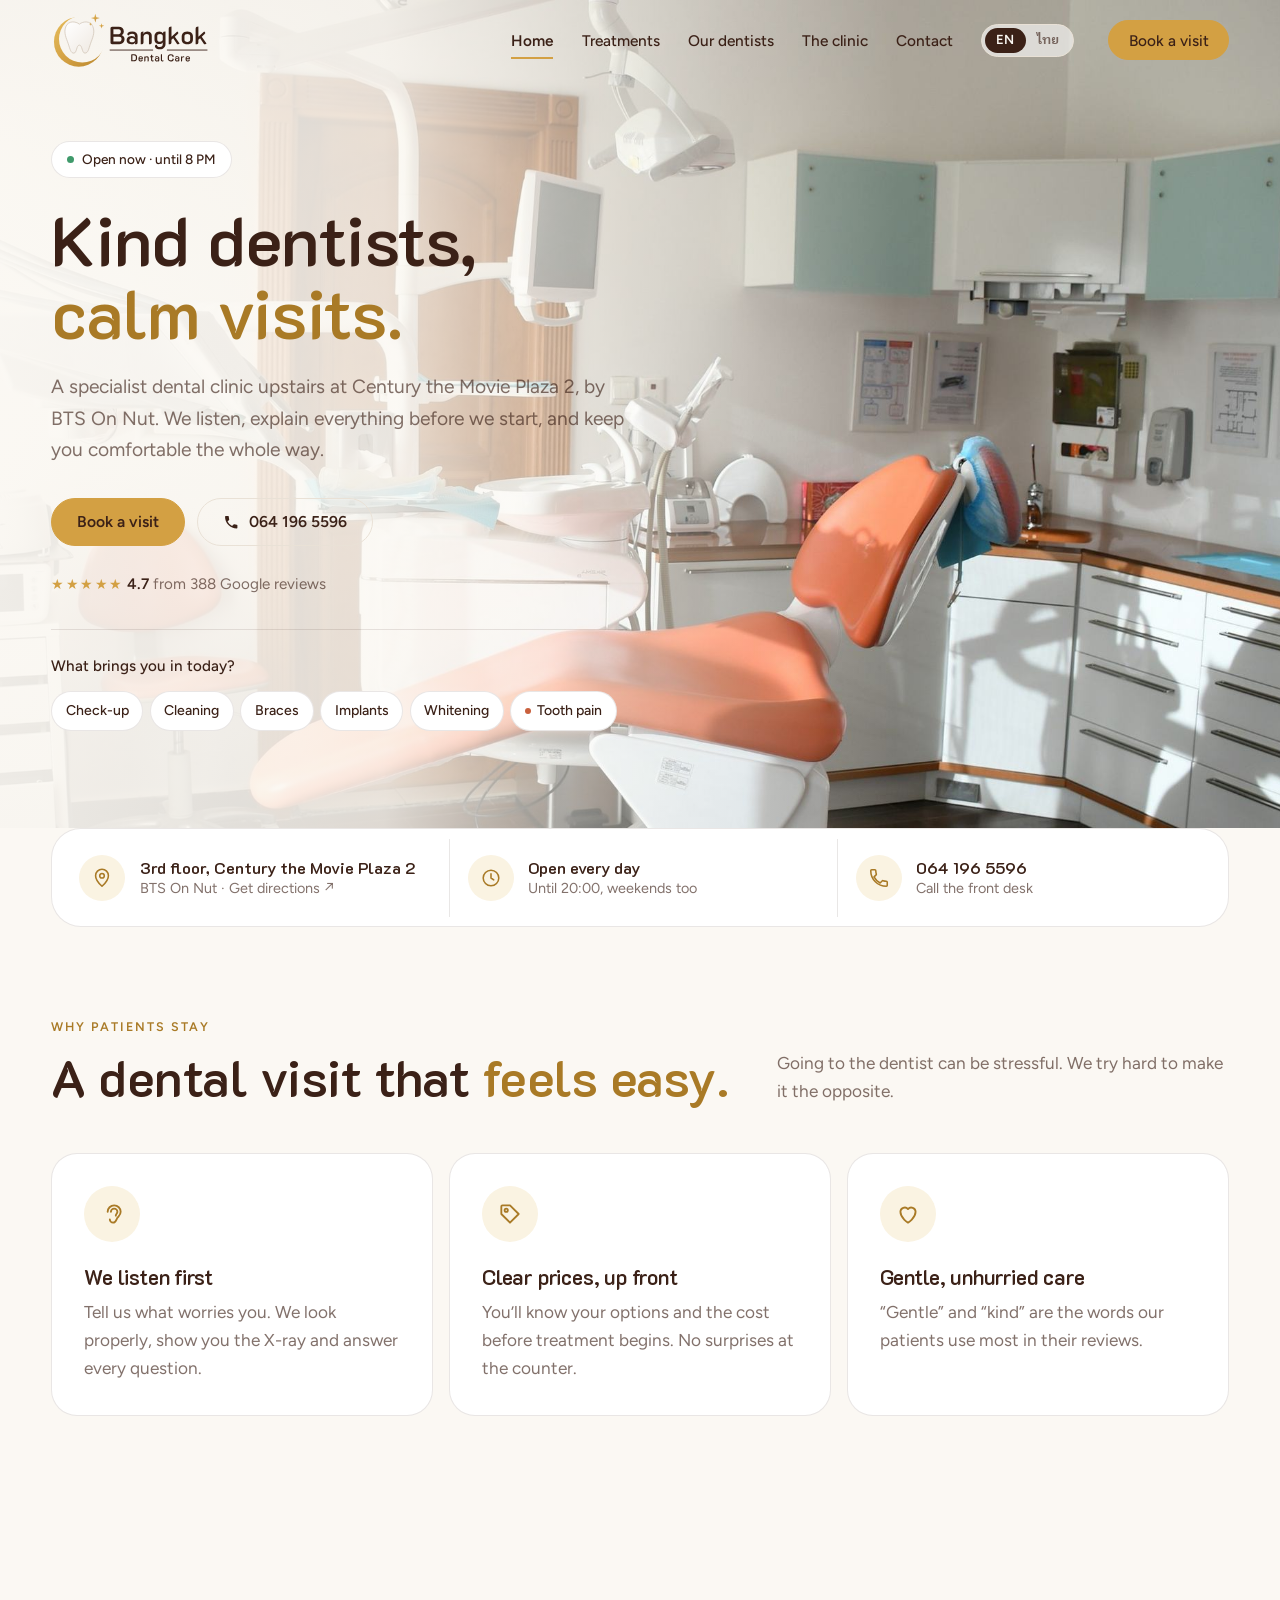
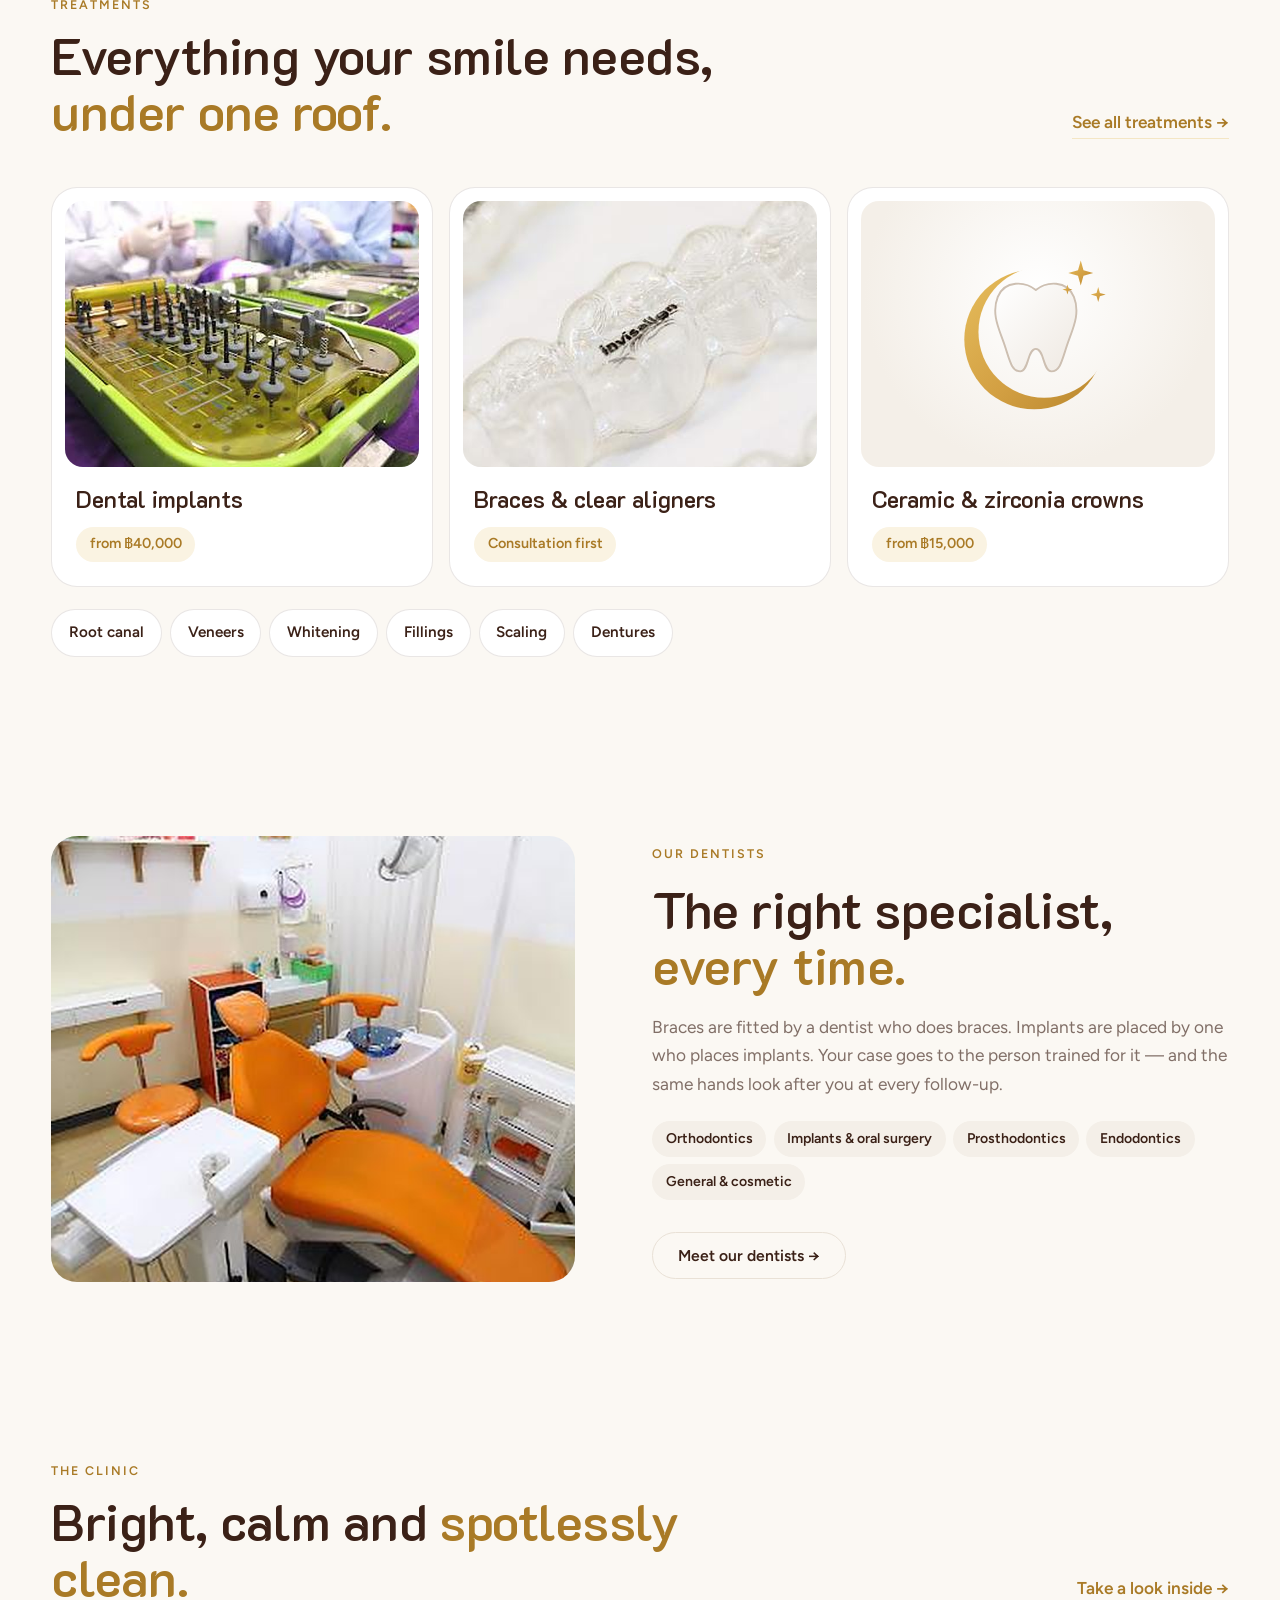
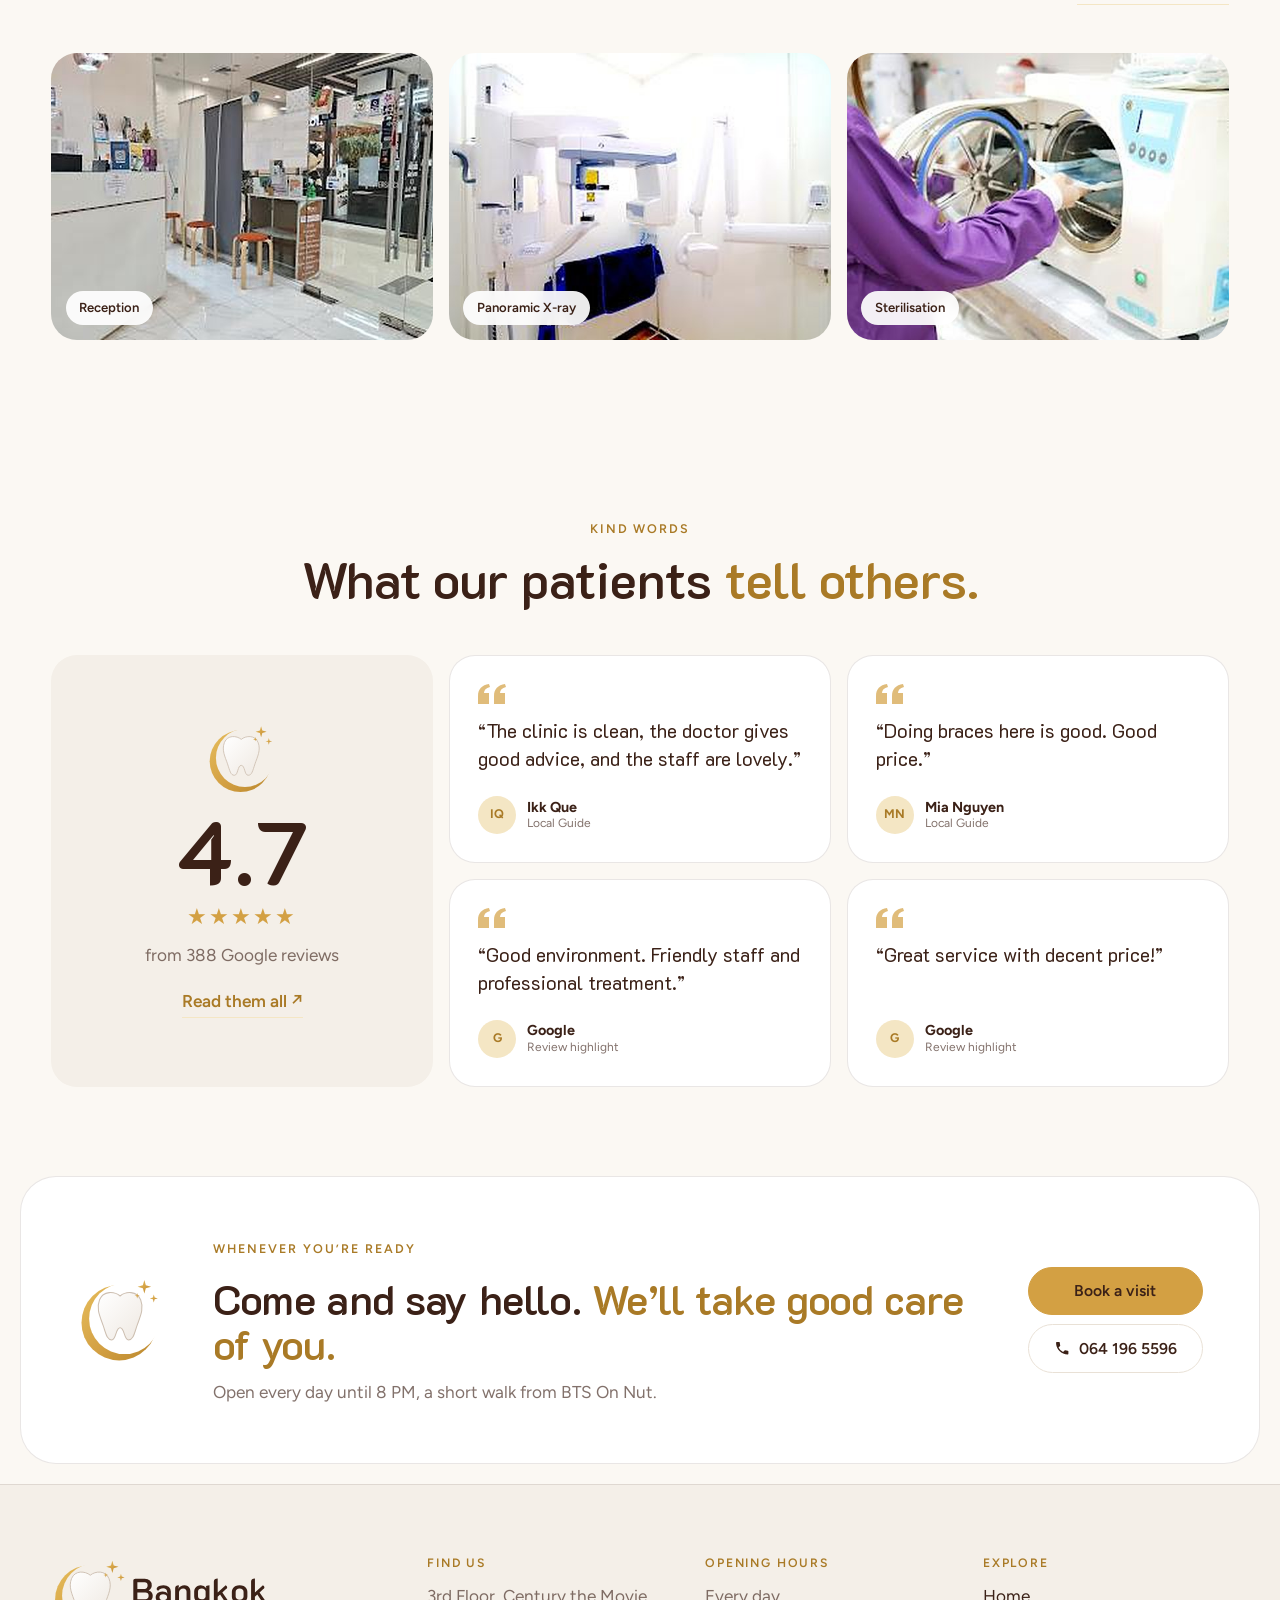
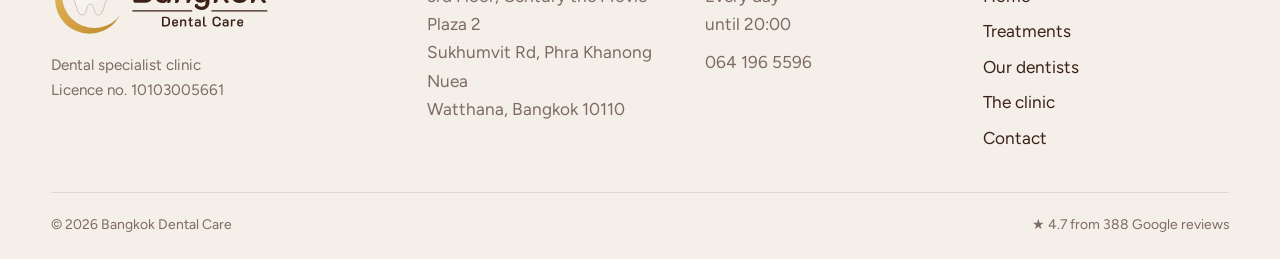
==== commit 9d5d2bd8: "Use full-width photos for every page hero Free Unsplash photos for Home, Treatments, Our dentists, T" ====
--- a/index.html
+++ b/index.html
@@ -80,7 +80,7 @@
     <section class="hero">
       <picture class="hero__bg">
         <source media="(max-width: 860px)" srcset="images/hero-mobile.jpg" />
-        <img src="images/hero.jpg" alt="" width="3200" height="1500" fetchpriority="high" />
+        <img src="images/hero.jpg" alt="" width="2560" height="1200" fetchpriority="high" />
       </picture>
       <div class="hero__inner">
         <div class="hero__copy">
--- a/styles.css
+++ b/styles.css
@@ -188,11 +188,25 @@
   background: #f6f0e7;
 }
 .hero__bg img {
-  position: absolute; inset: 0; z-index: -1;
+  position: absolute; inset: 0; z-index: -2;
   width: 100%; height: 100%; object-fit: cover; object-position: 72% 50%;
 }
 .hero__inner { width: min(var(--max), calc(100% - 2 * var(--gutter))); margin: 0 auto; }
+/* Photos: a soft light wash behind the text side only, so copy stays readable */
+.hero::before {
+  content: ""; position: absolute; inset: 0; z-index: -1; pointer-events: none;
+  background: linear-gradient(90deg, rgba(251, 248, 243, .94) 0%, rgba(251, 248, 243, .86) 30%, rgba(251, 248, 243, .4) 52%, rgba(251, 248, 243, 0) 70%);
+}
 .hero__copy { max-width: 36rem; }
+.hero--page { min-height: clamp(560px, 74vh, 740px); }
+.hero--page .hero__bg img { object-position: 50% 50%; }
+@media (min-width: 861px) and (max-width: 1180px) {
+  .hero:not(.hero--page) .hero__copy { max-width: 54%; }
+  .hero--page .hero__copy { max-width: 54%; }
+  .hero::before { background: linear-gradient(90deg, rgba(251, 248, 243, .95) 0%, rgba(251, 248, 243, .9) 45%, rgba(251, 248, 243, .45) 66%, rgba(251, 248, 243, 0) 84%); }
+}
+.hero--page .eyebrow { margin-bottom: 1rem; }
+html[lang="th"] .hero--page h1 { font-size: clamp(2.4rem, 4.4vw, 4rem); }
 .hero h1 { font-size: clamp(2.8rem, 5.4vw, 4.8rem); line-height: 1.05; }
 
 .pill { display: inline-flex; align-items: center; gap: .55rem; margin-bottom: 1.6rem; padding: .4rem .9rem; border-radius: 999px; background: var(--white); border: 1px solid var(--line); font-size: .85rem; font-weight: 500; }
@@ -475,8 +489,9 @@
 @media (max-width: 860px) {
   .page-hero, .split, .visit, .book__card { grid-template-columns: 1fr; }
   .page-hero__media, .split__media { max-width: 480px; width: 100%; margin: 0 auto; }
-  .hero { min-height: 0; display: block; padding-top: calc(60px + 62vw); background: #ece5da; }
-  .hero__bg img { height: auto; aspect-ratio: 3 / 4; object-position: 50% 0; -webkit-mask-image: linear-gradient(180deg, #000 70%, transparent); mask-image: linear-gradient(180deg, #000 70%, transparent); }
+  .hero { min-height: 0; display: block; padding-top: calc(83vw + 1.5rem); background: var(--paper); }
+  .hero::before { display: none; }
+  .hero__bg img { height: auto; aspect-ratio: 6 / 5; object-position: 50% 50%; -webkit-mask-image: linear-gradient(180deg, #000 78%, transparent); mask-image: linear-gradient(180deg, #000 78%, transparent); }
   .hero__copy { max-width: none; }
   .head { grid-template-columns: 1fr; }
   .head__link { justify-self: start; }
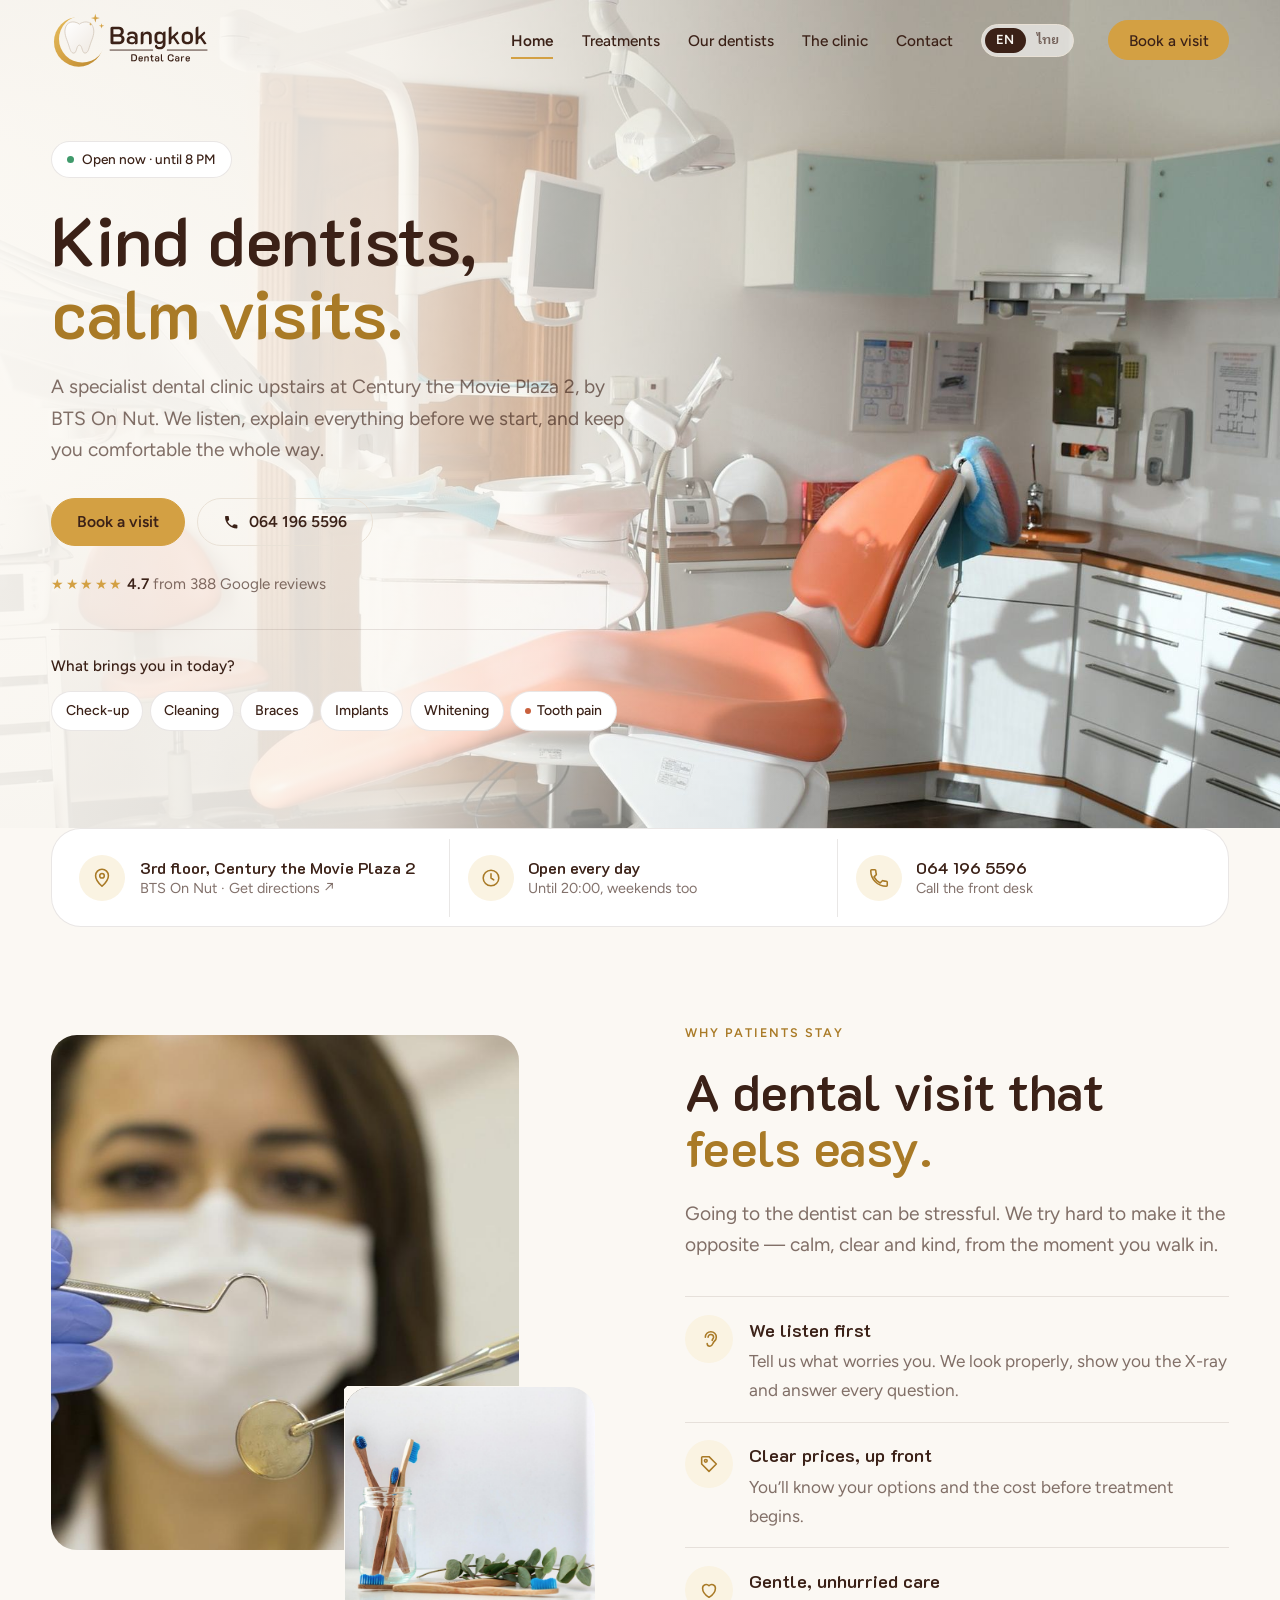
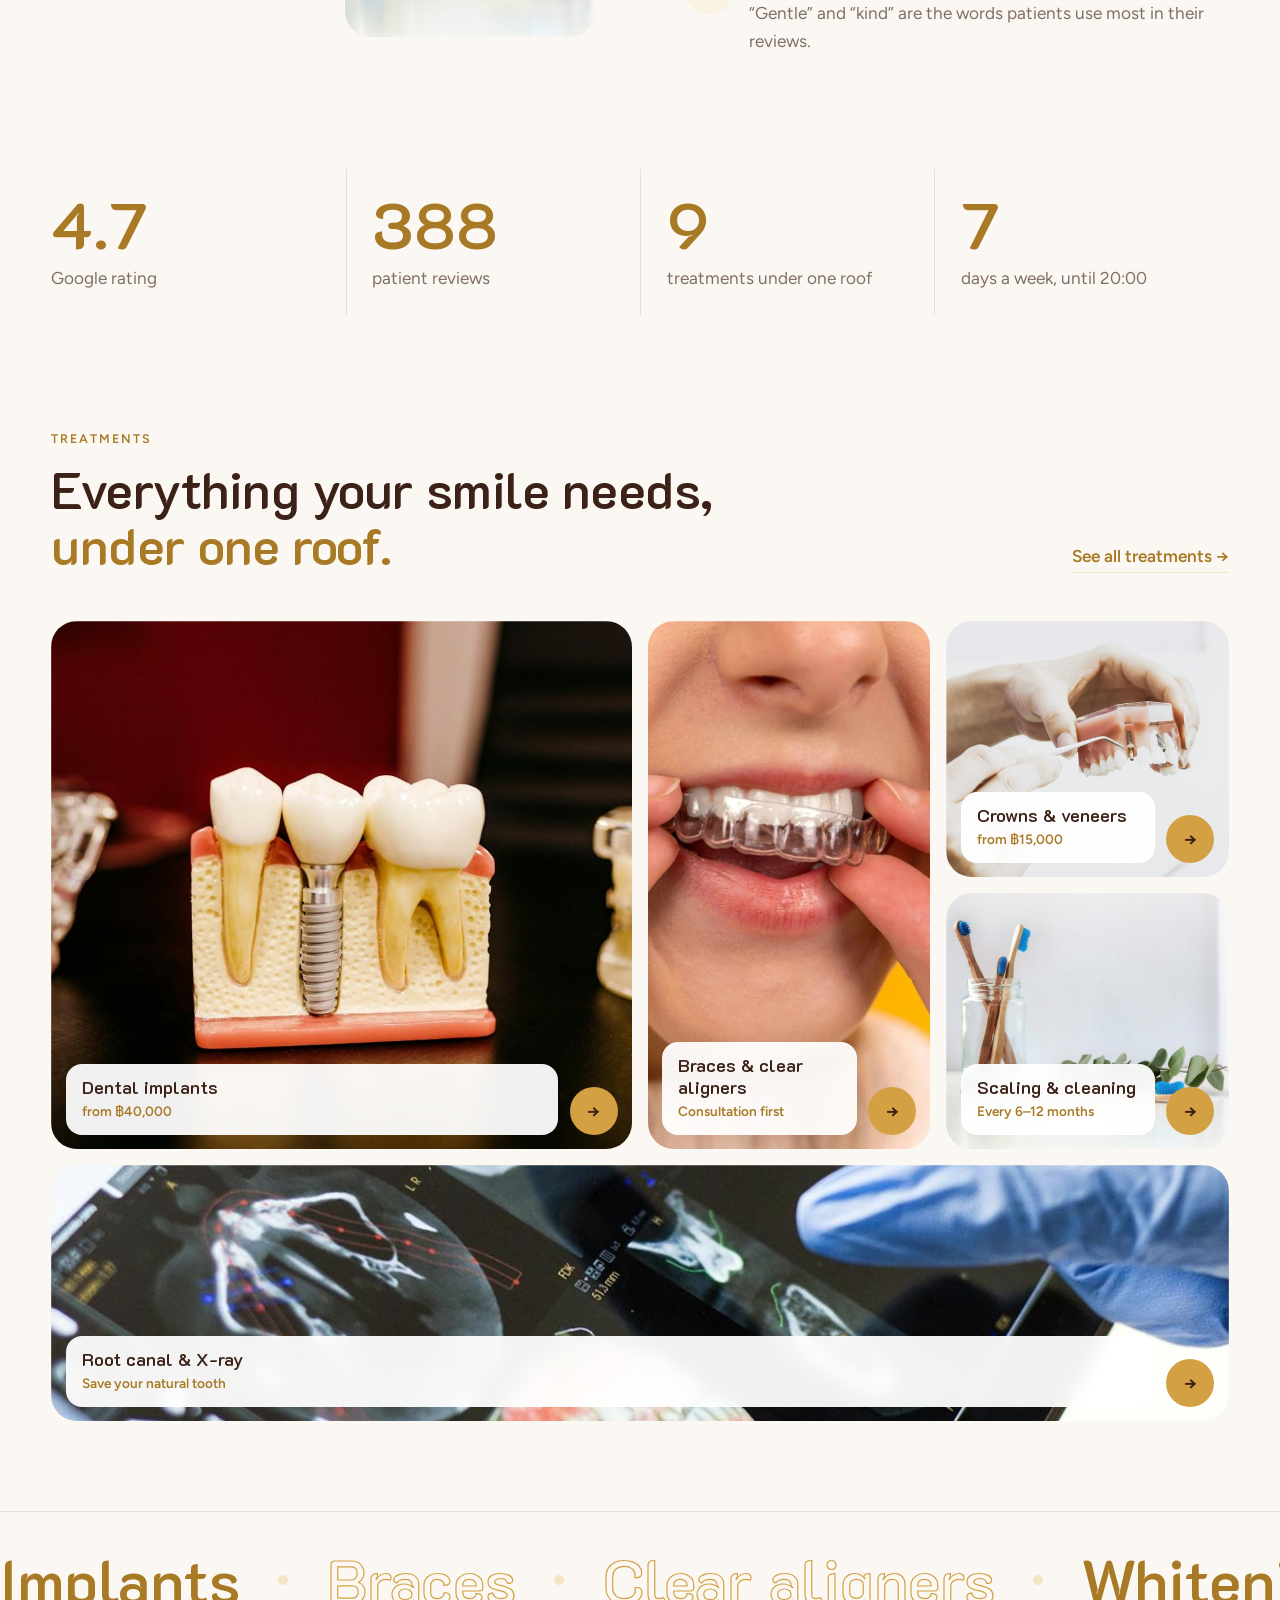
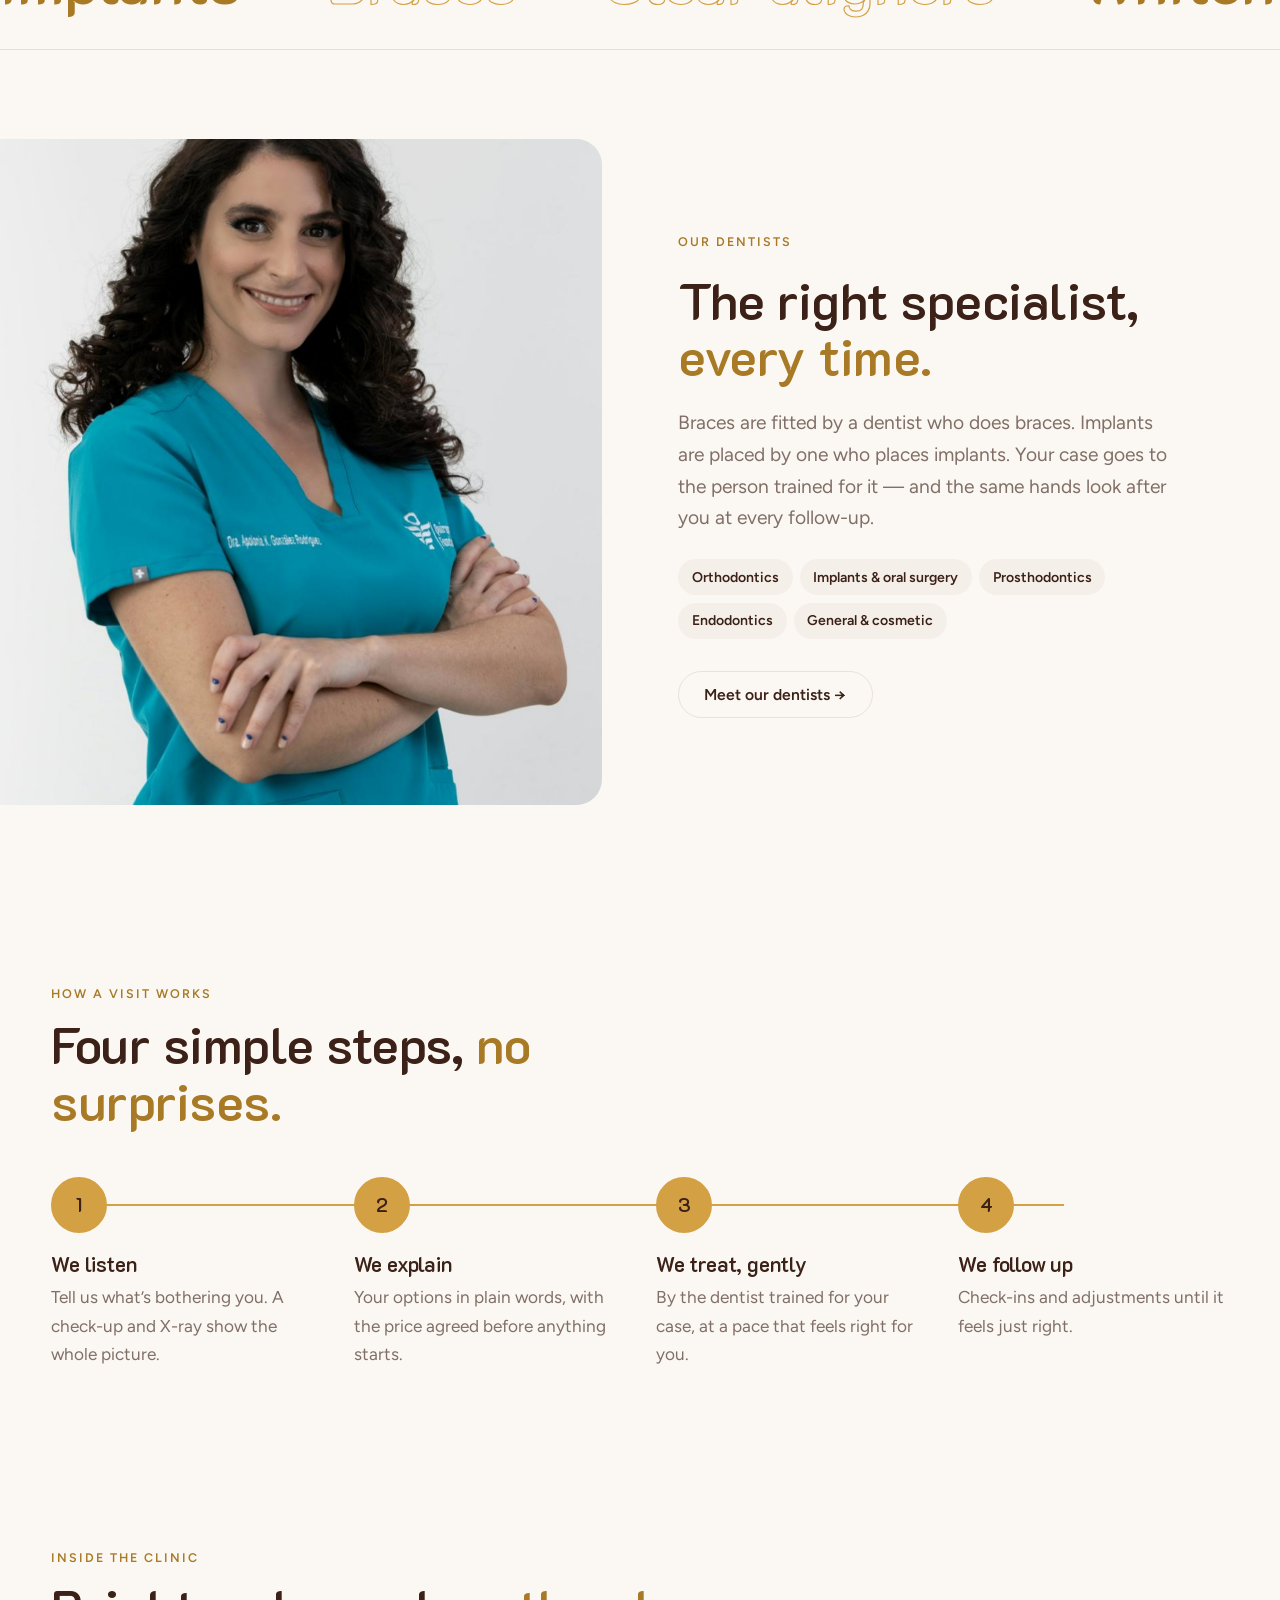
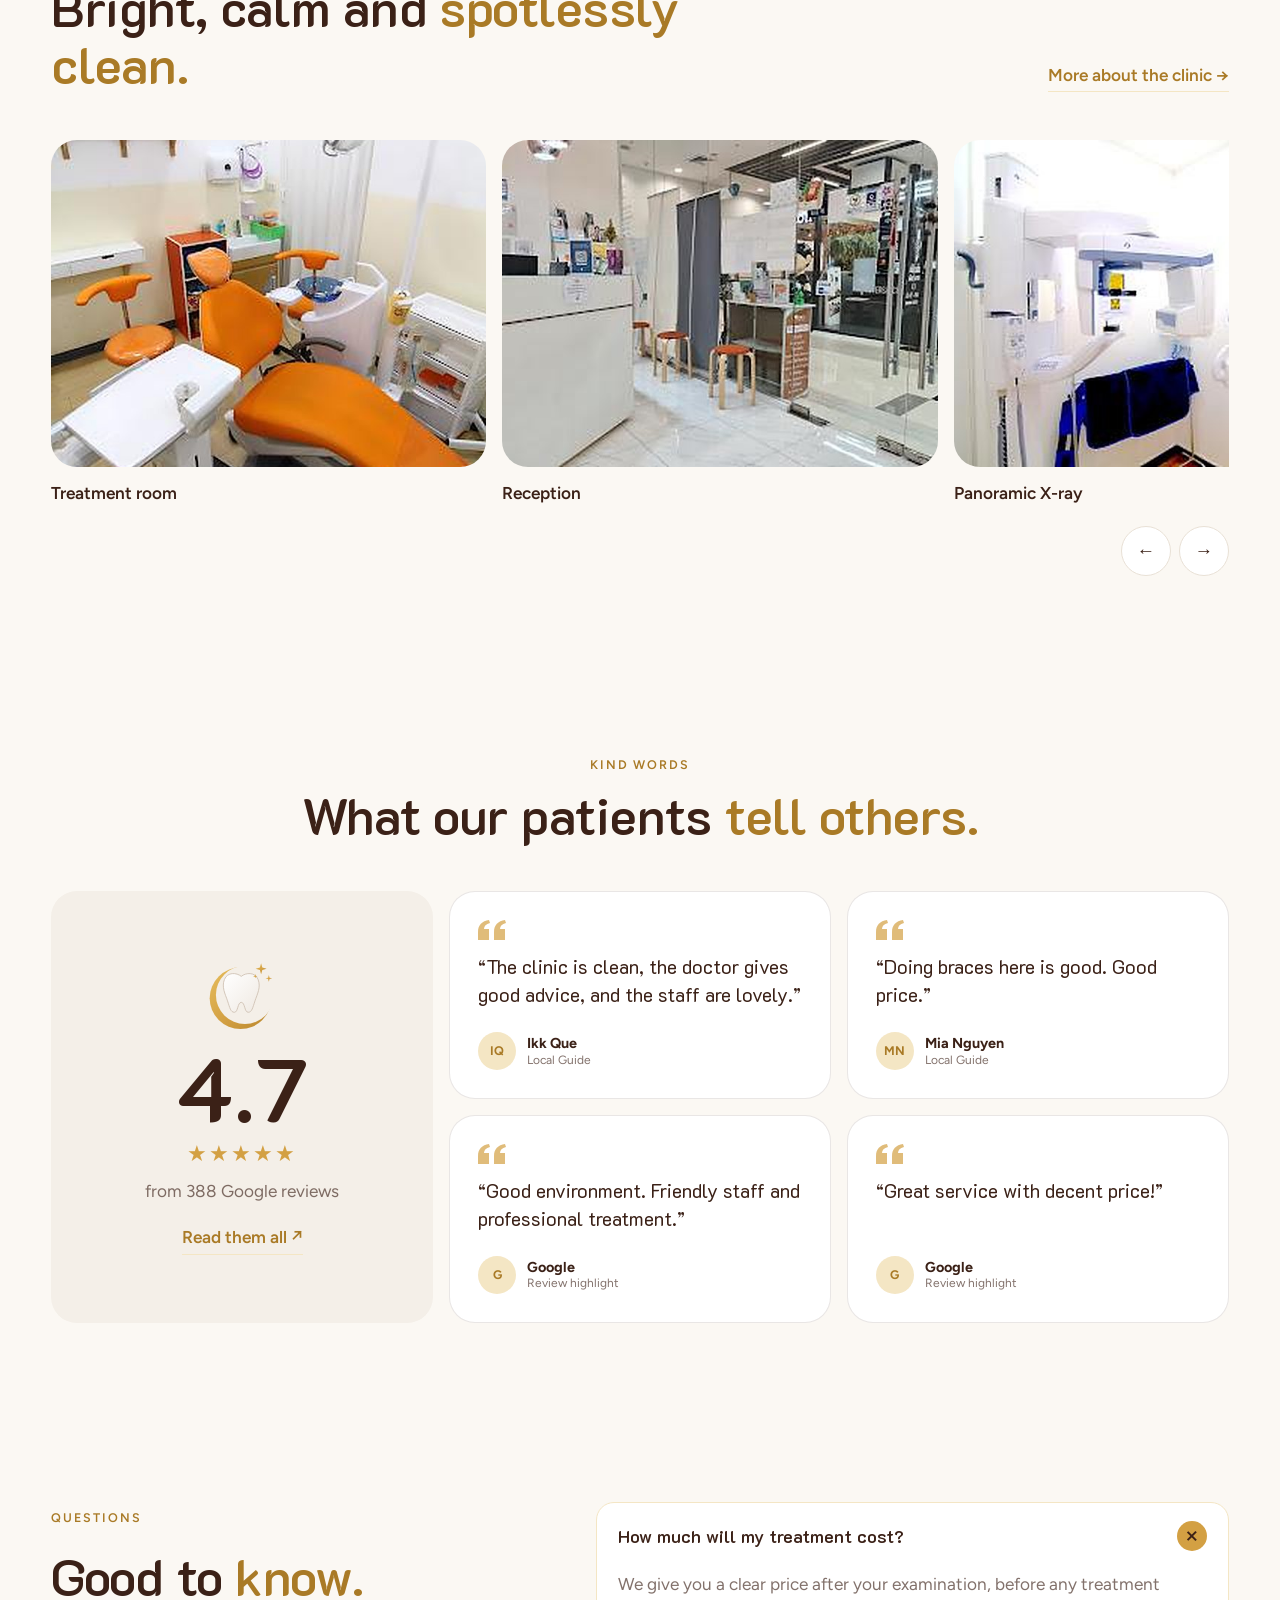
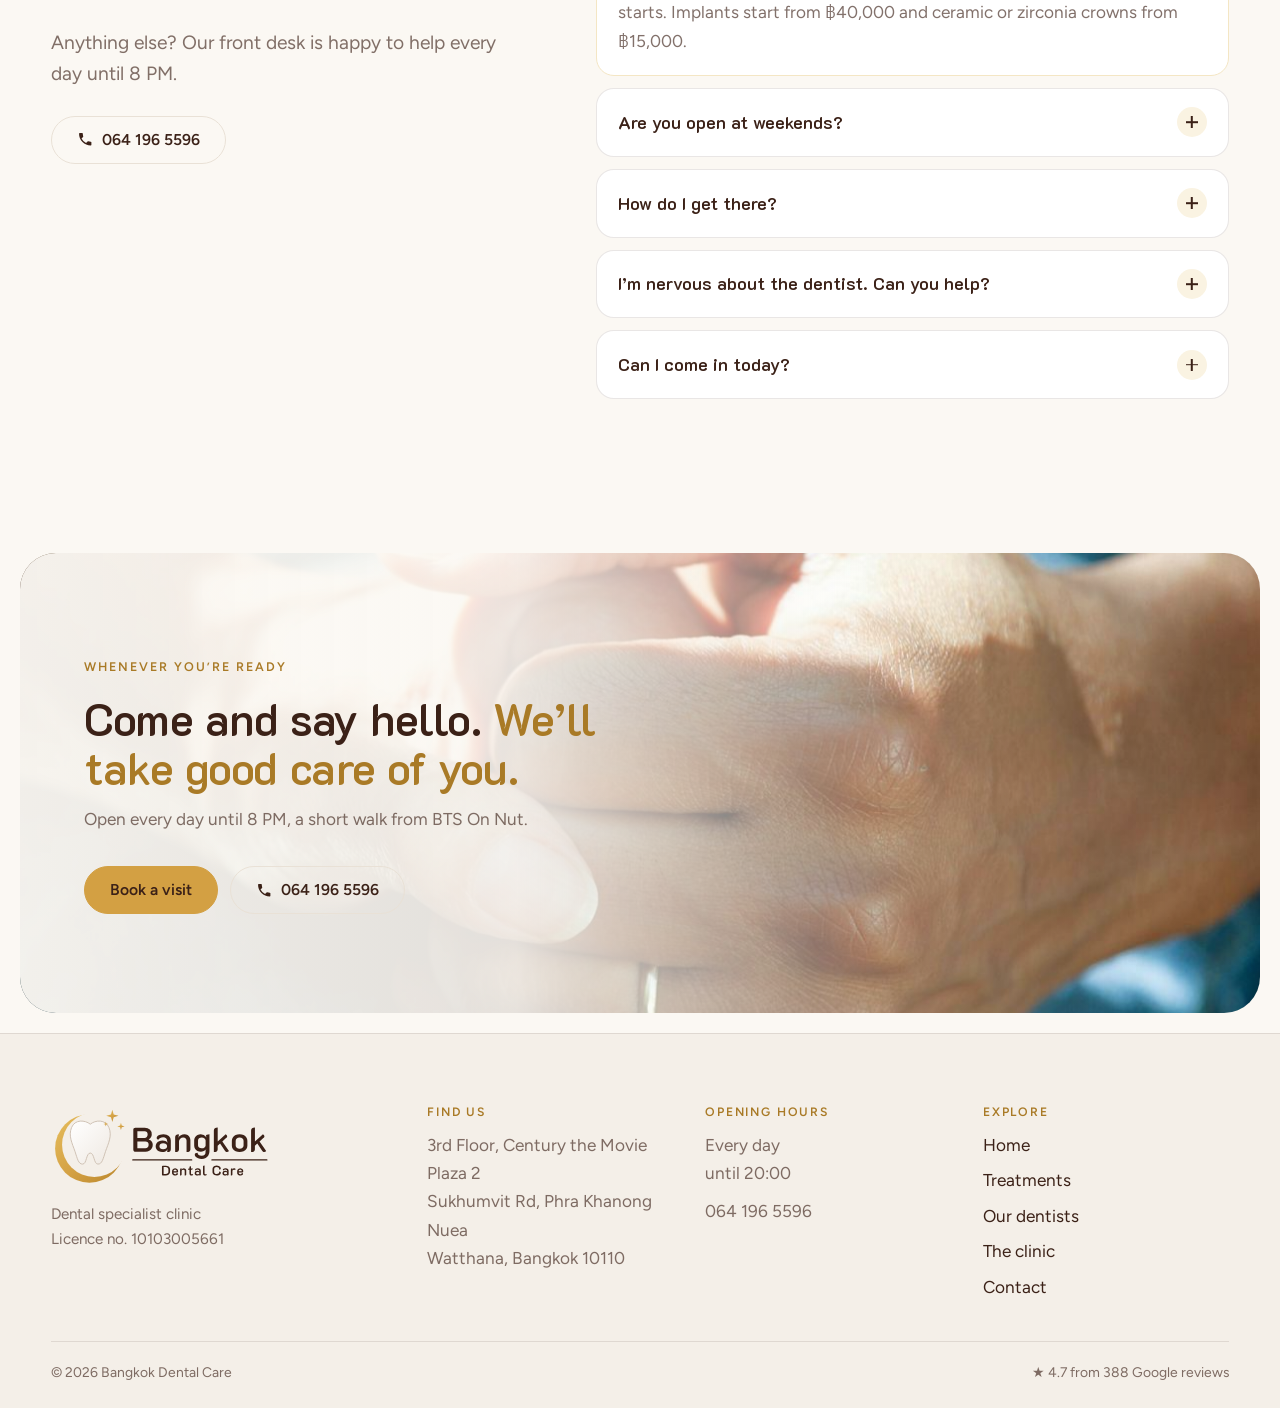
==== commit 62e7b8af: "Redesign the sections below the heroes with photos and motion New image-led sections: photo collage " ====
--- a/index.html
+++ b/index.html
@@ -122,91 +122,132 @@
       </li>
     </ul>
 
-    <section class="section">
-      <header class="head">
-        <p class="eyebrow">Why patients stay</p>
-        <h2>A dental visit that <em>feels easy.</em></h2>
-        <p class="head__aside">Going to the dentist can be stressful. We try hard to make it the opposite.</p>
-      </header>
-      <div class="promises">
-        <article class="promise reveal-on-scroll">
-          <span class="promise__icon" aria-hidden="true"><svg viewBox="0 0 24 24"><path d="M8 10a6 6 0 1 1 12 0c0 3-2 4-3 5.5S15.5 20 13 20a3 3 0 0 1-3-3"/><path d="M11 10a3 3 0 0 1 6 0c0 1.5-1.5 2-1.5 3.5"/></svg></span>
-          <h3>We listen first</h3>
-          <p>Tell us what worries you. We look properly, show you the X-ray and answer every question.</p>
-        </article>
-        <article class="promise reveal-on-scroll">
-          <span class="promise__icon" aria-hidden="true"><svg viewBox="0 0 24 24"><path d="M4 12V5a1 1 0 0 1 1-1h7l8 8-8 8z"/><circle cx="8.5" cy="8.5" r="1.5"/></svg></span>
-          <h3>Clear prices, up front</h3>
-          <p>You’ll know your options and the cost before treatment begins. No surprises at the counter.</p>
-        </article>
-        <article class="promise reveal-on-scroll">
-          <span class="promise__icon" aria-hidden="true"><svg viewBox="0 0 24 24"><path d="M12 20s-7-4.4-7-10a4 4 0 0 1 7-2.6A4 4 0 0 1 19 10c0 5.6-7 10-7 10z"/></svg></span>
-          <h3>Gentle, unhurried care</h3>
-          <p>“Gentle” and “kind” are the words our patients use most in their reviews.</p>
-        </article>
-      </div>
-    </section>
-
-    <section class="section">
+
+    <section class="section intro">
+      <div class="intro__media">
+        <figure class="frame frame--main img-reveal"><img data-parallax="0.06" src="images/photos/dentist-tools.jpg" alt="A dentist ready to begin a check-up" loading="lazy" /></figure>
+        <figure class="frame frame--side img-reveal" style="--d:2"><img data-parallax="-0.05" src="images/photos/toothbrushes.jpg" alt="" loading="lazy" /></figure>
+      </div>
+      <div class="intro__copy">
+        <p class="eyebrow reveal-on-scroll">Why patients stay</p>
+        <h2 class="reveal-on-scroll">A dental visit that <em>feels easy.</em></h2>
+        <p class="lede reveal-on-scroll">Going to the dentist can be stressful. We try hard to make it the opposite — calm, clear and kind, from the moment you walk in.</p>
+        <ul class="points">
+          <li class="point reveal-on-scroll">
+            <span class="point__icon" aria-hidden="true"><svg viewBox="0 0 24 24"><path d="M8 10a6 6 0 1 1 12 0c0 3-2 4-3 5.5S15.5 20 13 20a3 3 0 0 1-3-3"/><path d="M11 10a3 3 0 0 1 6 0c0 1.5-1.5 2-1.5 3.5"/></svg></span>
+            <span><b>We listen first</b><span>Tell us what worries you. We look properly, show you the X-ray and answer every question.</span></span>
+          </li>
+          <li class="point reveal-on-scroll">
+            <span class="point__icon" aria-hidden="true"><svg viewBox="0 0 24 24"><path d="M4 12V5a1 1 0 0 1 1-1h7l8 8-8 8z"/><circle cx="8.5" cy="8.5" r="1.5"/></svg></span>
+            <span><b>Clear prices, up front</b><span>You’ll know your options and the cost before treatment begins.</span></span>
+          </li>
+          <li class="point reveal-on-scroll">
+            <span class="point__icon" aria-hidden="true"><svg viewBox="0 0 24 24"><path d="M12 20s-7-4.4-7-10a4 4 0 0 1 7-2.6A4 4 0 0 1 19 10c0 5.6-7 10-7 10z"/></svg></span>
+            <span><b>Gentle, unhurried care</b><span>“Gentle” and “kind” are the words patients use most in their reviews.</span></span>
+          </li>
+        </ul>
+      </div>
+    </section>
+
+
+    <section class="stats" aria-label="Clinic in numbers">
+      <div class="stat reveal-on-scroll"><b data-count="4.7" data-decimals="1">4.7</b><span>Google rating</span></div>
+      <div class="stat reveal-on-scroll"><b data-count="388" data-decimals="0">388</b><span>patient reviews</span></div>
+      <div class="stat reveal-on-scroll"><b data-count="9" data-decimals="0">9</b><span>treatments under one roof</span></div>
+      <div class="stat reveal-on-scroll"><b data-count="7" data-decimals="0">7</b><span>days a week, until 20:00</span></div>
+    </section>
+
+
+    <section class="section services">
       <header class="head">
         <p class="eyebrow">Treatments</p>
         <h2>Everything your smile needs, <em>under one roof.</em></h2>
         <a class="link head__link" href="treatments.html">See all treatments →</a>
       </header>
-      <div class="cards">
-        <a class="card card--photo reveal-on-scroll" href="treatments.html#implants">
-          <figure class="photo"><img src="images/implant-kit.jpg" alt="" loading="lazy" /></figure>
-          <span class="card__title">Dental implants</span>
-          <span class="card__meta">from ฿40,000</span>
-        </a>
-        <a class="card card--photo reveal-on-scroll" href="treatments.html#braces">
-          <figure class="photo"><img src="images/aligners.jpg" alt="" loading="lazy" /></figure>
-          <span class="card__title">Braces &amp; clear aligners</span>
-          <span class="card__meta">Consultation first</span>
-        </a>
-        <a class="card card--photo reveal-on-scroll" href="treatments.html#crowns">
-          <figure class="photo photo--plain"><img src="images/logo-mark.svg" alt="" loading="lazy" /></figure>
-          <span class="card__title">Ceramic &amp; zirconia crowns</span>
-          <span class="card__meta">from ฿15,000</span>
-        </a>
-      </div>
-      <ul class="chips reveal-on-scroll">
-        <li><a href="treatments.html#root-canal">Root canal</a></li>
-        <li><a href="treatments.html#veneers">Veneers</a></li>
-        <li><a href="treatments.html#whitening">Whitening</a></li>
-        <li><a href="treatments.html#fillings">Fillings</a></li>
-        <li><a href="treatments.html#scaling">Scaling</a></li>
-        <li><a href="treatments.html#dentures">Dentures</a></li>
-      </ul>
-    </section>
-
-    <section class="section split">
-      <div class="split__media reveal-on-scroll">
-        <figure class="photo photo--soft"><img src="images/treatment-room.jpg" alt="Our treatment room with an orange dental chair" loading="lazy" /></figure>
-      </div>
-      <div class="split__copy reveal-on-scroll">
-        <p class="eyebrow">Our dentists</p>
-        <h2>The right specialist, <em>every time.</em></h2>
-        <p>Braces are fitted by a dentist who does braces. Implants are placed by one who places implants. Your case goes to the person trained for it — and the same hands look after you at every follow-up.</p>
-        <ul class="tags">
+      <div class="bento">
+        <a class="tile tile--lg img-reveal" style="--d:0" href="treatments.html#implants">
+          <img src="images/photos/implant-model.jpg" alt="" loading="lazy" />
+          <span class="tile__label"><b>Dental implants</b><small>from ฿40,000</small></span>
+          <span class="tile__go" aria-hidden="true">→</span>
+        </a>
+        <a class="tile tile--tall img-reveal" style="--d:1" href="treatments.html#braces">
+          <img src="images/photos/aligners-smile.jpg" alt="" loading="lazy" />
+          <span class="tile__label"><b>Braces &amp; clear aligners</b><small>Consultation first</small></span>
+          <span class="tile__go" aria-hidden="true">→</span>
+        </a>
+        <a class="tile  img-reveal" style="--d:2" href="treatments.html#crowns">
+          <img src="images/photos/dental-model.jpg" alt="" loading="lazy" />
+          <span class="tile__label"><b>Crowns &amp; veneers</b><small>from ฿15,000</small></span>
+          <span class="tile__go" aria-hidden="true">→</span>
+        </a>
+        <a class="tile  img-reveal" style="--d:3" href="treatments.html#scaling">
+          <img src="images/photos/toothbrushes.jpg" alt="" loading="lazy" />
+          <span class="tile__label"><b>Scaling &amp; cleaning</b><small>Every 6–12 months</small></span>
+          <span class="tile__go" aria-hidden="true">→</span>
+        </a>
+        <a class="tile tile--wide img-reveal" style="--d:4" href="treatments.html#root-canal">
+          <img src="images/photos/xray-tablet.jpg" alt="" loading="lazy" />
+          <span class="tile__label"><b>Root canal &amp; X-ray</b><small>Save your natural tooth</small></span>
+          <span class="tile__go" aria-hidden="true">→</span>
+        </a>
+      </div>
+    </section>
+
+
+    <div class="marquee" aria-hidden="true"><div class="marquee__track"><span>Implants</span><i></i><span>Braces</span><i></i><span>Clear aligners</span><i></i><span>Whitening</span><i></i><span>Veneers</span><i></i><span>Crowns</span><i></i><span>Root canal</span><i></i><span>Check-ups</span><i></i><span>Implants</span><i></i><span>Braces</span><i></i><span>Clear aligners</span><i></i><span>Whitening</span><i></i><span>Veneers</span><i></i><span>Crowns</span><i></i><span>Root canal</span><i></i><span>Check-ups</span><i></i></div></div>
+
+
+    <section class="feature">
+      <figure class="feature__media img-reveal"><img data-parallax="0.1" src="images/photos/team-smile.jpg" alt="A smiling member of a dental team" loading="lazy" /></figure>
+      <div class="feature__copy">
+        <p class="eyebrow reveal-on-scroll">Our dentists</p>
+        <h2 class="reveal-on-scroll">The right specialist, <em>every time.</em></h2>
+        <p class="lede reveal-on-scroll">Braces are fitted by a dentist who does braces. Implants are placed by one who places implants. Your case goes to the person trained for it — and the same hands look after you at every follow-up.</p>
+        <ul class="tags reveal-on-scroll">
           <li>Orthodontics</li><li>Implants &amp; oral surgery</li><li>Prosthodontics</li><li>Endodontics</li><li>General &amp; cosmetic</li>
         </ul>
-        <a class="btn btn--line" href="dentists.html">Meet our dentists →</a>
-      </div>
-    </section>
+        <a class="btn btn--line reveal-on-scroll" href="dentists.html">Meet our dentists →</a>
+      </div>
+    </section>
+
 
     <section class="section">
       <header class="head">
-        <p class="eyebrow">The clinic</p>
+        <p class="eyebrow">How a visit works</p>
+        <h2>Four simple steps, <em>no surprises.</em></h2>
+      </header>
+      <ol class="journey">
+        <li class="journey__line" aria-hidden="true"></li>
+        <li class="journey__step" style="--i:0"><span class="journey__n">1</span><h3>We listen</h3><p>Tell us what’s bothering you. A check-up and X-ray show the whole picture.</p></li>
+        <li class="journey__step" style="--i:1"><span class="journey__n">2</span><h3>We explain</h3><p>Your options in plain words, with the price agreed before anything starts.</p></li>
+        <li class="journey__step" style="--i:2"><span class="journey__n">3</span><h3>We treat, gently</h3><p>By the dentist trained for your case, at a pace that feels right for you.</p></li>
+        <li class="journey__step" style="--i:3"><span class="journey__n">4</span><h3>We follow up</h3><p>Check-ins and adjustments until it feels just right.</p></li>
+      </ol>
+    </section>
+
+
+    <section class="section gallery-x">
+      <header class="head">
+        <p class="eyebrow">Inside the clinic</p>
         <h2>Bright, calm and <em>spotlessly clean.</em></h2>
-        <a class="link head__link" href="clinic.html">Take a look inside →</a>
+        <a class="link head__link" href="clinic.html">More about the clinic →</a>
       </header>
-      <div class="strip">
-        <figure class="photo reveal-on-scroll"><img src="images/reception.jpg" alt="Reception desk" loading="lazy" /><figcaption>Reception</figcaption></figure>
-        <figure class="photo reveal-on-scroll"><img src="images/xray.jpg" alt="Panoramic X-ray machine" loading="lazy" /><figcaption>Panoramic X-ray</figcaption></figure>
-        <figure class="photo reveal-on-scroll"><img src="images/sterilisation.jpg" alt="Instruments loaded into an autoclave steriliser" loading="lazy" /><figcaption>Sterilisation</figcaption></figure>
-      </div>
-    </section>
+      <div class="carousel" data-carousel>
+        <div class="carousel__track" tabindex="0" aria-label="Clinic photos — scroll sideways">
+        <figure class="slide"><img src="images/treatment-room.jpg" alt="Treatment room" loading="lazy" draggable="false" /><figcaption>Treatment room</figcaption></figure>
+        <figure class="slide"><img src="images/reception.jpg" alt="Reception" loading="lazy" draggable="false" /><figcaption>Reception</figcaption></figure>
+        <figure class="slide"><img src="images/xray.jpg" alt="Panoramic X-ray" loading="lazy" draggable="false" /><figcaption>Panoramic X-ray</figcaption></figure>
+        <figure class="slide"><img src="images/sterilisation.jpg" alt="Autoclave sterilisation" loading="lazy" draggable="false" /><figcaption>Autoclave sterilisation</figcaption></figure>
+        <figure class="slide"><img src="images/storefront.jpg" alt="Our front desk" loading="lazy" draggable="false" /><figcaption>Our front desk</figcaption></figure>
+        <figure class="slide"><img src="images/implant-kit.jpg" alt="Implant surgical kit" loading="lazy" draggable="false" /><figcaption>Implant surgical kit</figcaption></figure>
+        </div>
+        <div class="carousel__nav">
+          <button type="button" class="carousel__btn" data-prev aria-label="Previous photo">←</button>
+          <button type="button" class="carousel__btn" data-next aria-label="Next photo">→</button>
+        </div>
+      </div>
+    </section>
+
 
     <section class="section reviews">
       <header class="head head--center">
@@ -240,19 +281,51 @@
       </div>
     </section>
 
+
+    <section class="section faq">
+      <div class="faq__intro">
+        <p class="eyebrow reveal-on-scroll">Questions</p>
+        <h2 class="reveal-on-scroll">Good to <em>know.</em></h2>
+        <p class="lede reveal-on-scroll">Anything else? Our front desk is happy to help every day until 8 PM.</p>
+        <a class="btn btn--line reveal-on-scroll" href="tel:+66641965596"><svg class="i" viewBox="0 0 24 24" aria-hidden="true"><path d="M6.6 10.8a15.1 15.1 0 0 0 6.6 6.6l2.2-2.2a1 1 0 0 1 1-.25 11.4 11.4 0 0 0 3.6.57 1 1 0 0 1 1 1V20a1 1 0 0 1-1 1A17 17 0 0 1 3 4a1 1 0 0 1 1-1h3.5a1 1 0 0 1 1 1c0 1.25.2 2.45.57 3.57a1 1 0 0 1-.25 1z"/></svg> 064 196 5596</a>
+      </div>
+      <div class="faq__list">
+        <details class="qa reveal-on-scroll" open>
+          <summary>How much will my treatment cost?<span class="qa__icon" aria-hidden="true"></span></summary>
+          <div class="qa__a"><p>We give you a clear price after your examination, before any treatment starts. Implants start from ฿40,000 and ceramic or zirconia crowns from ฿15,000.</p></div>
+        </details>
+        <details class="qa reveal-on-scroll">
+          <summary>Are you open at weekends?<span class="qa__icon" aria-hidden="true"></span></summary>
+          <div class="qa__a"><p>Yes — we’re open every day, including Saturday and Sunday, until 20:00.</p></div>
+        </details>
+        <details class="qa reveal-on-scroll">
+          <summary>How do I get there?<span class="qa__icon" aria-hidden="true"></span></summary>
+          <div class="qa__a"><p>From BTS On Nut, walk into Century the Movie Plaza 2 and take the escalator to the 3rd floor.</p></div>
+        </details>
+        <details class="qa reveal-on-scroll">
+          <summary>I’m nervous about the dentist. Can you help?<span class="qa__icon" aria-hidden="true"></span></summary>
+          <div class="qa__a"><p>Tell us when you book or arrive. We’ll explain each step before we start and go at a pace that feels right for you.</p></div>
+        </details>
+        <details class="qa reveal-on-scroll">
+          <summary>Can I come in today?<span class="qa__icon" aria-hidden="true"></span></summary>
+          <div class="qa__a"><p>Call 064 196 5596 and we’ll check for a free slot. If you’re in pain, tell us — we’ll do our best to see you soon.</p></div>
+        </details>
+      </div>
+    </section>
+
   </main>
 
   <section class="cta">
-    <div class="cta__inner">
-      <img class="cta__mark" src="images/logo-mark.svg" alt="" width="196" height="196" loading="lazy" />
+    <div class="cta__inner img-reveal">
+      <img class="cta__bg" data-parallax="0.08" src="images/photos/caring-hands.jpg" alt="" loading="lazy" />
       <div class="cta__copy">
-        <p class="eyebrow eyebrow--light">Whenever you’re ready</p>
+        <p class="eyebrow">Whenever you’re ready</p>
         <h2>Come and say hello. <em>We’ll take good care of you.</em></h2>
         <p>Open every day until 8 PM, a short walk from BTS On Nut.</p>
-      </div>
-      <div class="cta__actions">
-        <a class="btn btn--gold" href="contact.html#book">Book a visit</a>
-        <a class="btn btn--line-light" href="tel:+66641965596"><svg class="i" viewBox="0 0 24 24" aria-hidden="true"><path d="M6.6 10.8a15.1 15.1 0 0 0 6.6 6.6l2.2-2.2a1 1 0 0 1 1-.25 11.4 11.4 0 0 0 3.6.57 1 1 0 0 1 1 1V20a1 1 0 0 1-1 1A17 17 0 0 1 3 4a1 1 0 0 1 1-1h3.5a1 1 0 0 1 1 1c0 1.25.2 2.45.57 3.57a1 1 0 0 1-.25 1z"/></svg> 064 196 5596</a>
+        <div class="actions">
+          <a class="btn" href="contact.html#book">Book a visit</a>
+          <a class="btn btn--line" href="tel:+66641965596"><svg class="i" viewBox="0 0 24 24" aria-hidden="true"><path d="M6.6 10.8a15.1 15.1 0 0 0 6.6 6.6l2.2-2.2a1 1 0 0 1 1-.25 11.4 11.4 0 0 0 3.6.57 1 1 0 0 1 1 1V20a1 1 0 0 1-1 1A17 17 0 0 1 3 4a1 1 0 0 1 1-1h3.5a1 1 0 0 1 1 1c0 1.25.2 2.45.57 3.57a1 1 0 0 1-.25 1z"/></svg> 064 196 5596</a>
+        </div>
       </div>
     </div>
   </section>
--- a/styles.css
+++ b/styles.css
@@ -106,9 +106,9 @@
 /* ---------- Header ---------- */
 .nav {
   position: sticky; top: 0; z-index: 50;
+  transition: transform .45s var(--ease), background .3s, box-shadow .3s;
   display: flex; align-items: center; justify-content: space-between; gap: 1.5rem;
   padding: .7rem var(--gutter);
-  transition: background .3s, box-shadow .3s;
 }
 .nav.is-scrolled { background: rgba(251, 248, 243, .88); backdrop-filter: blur(14px); -webkit-backdrop-filter: blur(14px); box-shadow: 0 1px 0 var(--line); }
 .logo { display: inline-block; line-height: 0; }
@@ -420,23 +420,7 @@
 .visit__map { position: relative; min-height: 460px; border-radius: var(--r); overflow: hidden; background: var(--marble); border: 8px solid var(--white); box-shadow: var(--shadow); }
 .visit__map iframe { position: absolute; inset: 0; width: 100%; height: 100%; border: 0; }
 
-/* ---------- CTA + footer ---------- */
-.cta { padding: 0 clamp(.6rem, 1.6vw, 1.25rem); }
-.cta__inner {
-  position: relative; overflow: hidden;
-  max-width: calc(var(--max) + 2 * var(--gutter)); margin: 0 auto;
-  display: grid; grid-template-columns: auto minmax(0, 1fr) auto; gap: clamp(1.5rem, 4vw, 3rem); align-items: center;
-  padding: clamp(2rem, 5vw, 3.5rem) clamp(1.75rem, 5vw, 3.5rem);
-  border-radius: calc(var(--r) + 10px);
-  background: var(--white);
-  border: 1px solid var(--line);
-  color: var(--cocoa);
-}
-.cta__mark { width: clamp(64px, 8vw, 88px); height: auto; }
-.cta h2 { font-size: clamp(1.8rem, 3.4vw, 2.6rem); }
-.cta em { color: var(--gold-deep); }
-.cta__copy > p:last-child { margin-top: .7rem; color: var(--muted); }
-.cta__actions { display: flex; flex-direction: column; gap: .6rem; }
+/* ---------- Footer ---------- */
 
 .footer { margin-top: clamp(.6rem, 1.6vw, 1.25rem); padding: clamp(3rem, 6vw, 4.5rem) var(--gutter) 1.5rem; background: var(--marble); border-top: 1px solid var(--line); color: var(--cocoa); }
 .footer__grid { max-width: var(--max); margin: 0 auto; display: grid; grid-template-columns: 1.4fr 1fr 1fr 1fr; gap: 2rem; }
@@ -482,8 +466,6 @@
   .score { grid-row: auto; grid-column: span 2; }
   .specs { grid-template-columns: 1fr 1fr; }
   .steps { grid-template-columns: 1fr 1fr; }
-  .cta__inner { grid-template-columns: auto 1fr; }
-  .cta__actions { grid-column: 1 / -1; flex-direction: row; flex-wrap: wrap; }
   .footer__grid { grid-template-columns: 1fr 1fr; }
 }
 @media (max-width: 860px) {
@@ -515,8 +497,6 @@
   .tx, .tx--photo { grid-template-columns: 1fr; gap: .5rem; }
   .visit__list > div { grid-template-columns: 1fr; gap: .2rem; }
   .licence { border-radius: 18px; }
-  .cta__inner { grid-template-columns: 1fr; }
-  .cta__actions .btn { flex: 1 1 auto; }
   .fab { display: grid; }
 }
 
@@ -532,3 +512,171 @@
 }
 html[lang="th"] .hero h1 { font-size: clamp(2.5rem, 4.6vw, 4.2rem); }
 html[lang="th"] .page-hero h1 { font-size: clamp(2.4rem, 4.6vw, 4rem); }
+
+/* =====================================================================
+   Image-led sections & motion
+   ===================================================================== */
+@property --s { syntax: "<number>"; inherits: true; initial-value: 1.12; }
+.nav.is-hidden { transform: translateY(-100%); }
+[data-parallax] { transform: translate3d(0, var(--py, 0px), 0) scale(var(--s)); will-change: transform; }
+
+/* Photos open like a curtain and settle as they enter the screen */
+.img-reveal {
+  --s: 1.3;
+  clip-path: inset(9% 9% 9% 9% round var(--r)); opacity: 0;
+  transition: clip-path 1.25s var(--ease), opacity .9s var(--ease), --s 1.8s var(--ease);
+  transition-delay: calc(var(--d, 0) * 110ms);
+}
+.img-reveal.is-in { --s: 1.12; clip-path: inset(0 0 0 0); opacity: 1; }
+.no-js .img-reveal { clip-path: none; opacity: 1; }
+
+/* Why patients stay: photo collage + points */
+.intro { display: grid; grid-template-columns: minmax(0, 1fr) minmax(0, 1fr); gap: clamp(3rem, 7vw, 7rem); align-items: center; }
+.intro__media { position: relative; padding: 0 14% 16% 0; }
+.frame { margin: 0; overflow: hidden; border-radius: var(--r); background: var(--marble); }
+.frame img { display: block; width: 100%; height: 100%; object-fit: cover; }
+.frame--main { aspect-ratio: 4 / 4.4; }
+.frame--side { position: absolute; right: 0; bottom: 0; width: 46%; aspect-ratio: 1; outline: 10px solid var(--paper); }
+.intro__copy h2 { margin: .2rem 0 1rem; }
+.points { list-style: none; margin: 2.2rem 0 0; padding: 0; display: grid; gap: 1.1rem; }
+.point { display: grid; grid-template-columns: auto 1fr; gap: 1rem; align-items: start; padding-top: 1.1rem; border-top: 1px solid var(--line); }
+.point__icon { display: grid; place-items: center; width: 48px; height: 48px; border-radius: 50%; background: var(--gold-mist); }
+.point__icon svg { width: 22px; height: 22px; fill: none; stroke: var(--gold-deep); stroke-width: 1.7; stroke-linecap: round; stroke-linejoin: round; }
+.point b { display: block; font-family: var(--head); font-weight: 600; font-size: 1.15rem; }
+.point > span:last-child > span { display: block; margin-top: .15rem; color: var(--muted); }
+
+/* Numbers band */
+.stats { max-width: calc(var(--max) + 2 * var(--gutter)); margin: 0 auto; padding: clamp(.5rem, 2vw, 1.5rem) var(--gutter); display: grid; grid-template-columns: repeat(4, minmax(0, 1fr)); }
+.stat { padding: 1.4rem 1.6rem; border-left: 1px solid var(--line); }
+.stat:first-child { border-left: 0; padding-left: 0; }
+.stat b { display: block; font-family: var(--head); font-weight: 600; font-size: clamp(2.6rem, 5vw, 4rem); line-height: 1; color: var(--gold-deep); font-variant-numeric: tabular-nums; }
+.stat span { display: block; margin-top: .55rem; color: var(--muted); }
+
+/* Treatments bento */
+.bento { display: grid; grid-template-columns: repeat(4, minmax(0, 1fr)); grid-auto-rows: 16rem; gap: 1rem; }
+.tile { position: relative; display: block; overflow: hidden; border-radius: var(--r); background: var(--marble); text-decoration: none; }
+.tile img { position: absolute; inset: 0; width: 100%; height: 100%; object-fit: cover; transform: scale(var(--s)); }
+.tile--lg { grid-column: span 2; grid-row: span 2; }
+.tile--tall { grid-row: span 2; }
+.tile--wide { grid-column: 1 / -1; grid-row: span 1; }
+.tile__label { position: absolute; left: .9rem; right: 4.6rem; bottom: .9rem; display: grid; gap: .1rem; padding: .75rem 1rem; border-radius: 16px; background: rgba(255, 255, 255, .94); backdrop-filter: blur(8px); -webkit-backdrop-filter: blur(8px); }
+.tile__label b { font-family: var(--head); font-weight: 600; font-size: 1.12rem; line-height: 1.25; }
+.tile__label small { color: var(--gold-deep); font-weight: 600; font-size: .85rem; }
+.tile__go { position: absolute; right: .9rem; bottom: .9rem; display: grid; place-items: center; width: 48px; height: 48px; border-radius: 50%; background: var(--gold); color: var(--cocoa); font-weight: 700; transition: transform .45s var(--ease); }
+.tile.is-in:hover { --s: 1.2; }
+.tile:hover .tile__go { transform: rotate(-45deg); }
+
+/* Moving band of treatment names */
+.marquee { overflow: hidden; padding: clamp(1.2rem, 3vw, 2rem) 0; border-block: 1px solid var(--line); }
+.marquee__track { display: flex; align-items: center; gap: 2.4rem; width: max-content; animation: marquee 45s linear infinite; }
+.marquee span { font-family: var(--head); font-weight: 600; font-size: clamp(2rem, 5vw, 3.8rem); line-height: 1.2; white-space: nowrap; color: transparent; -webkit-text-stroke: 1.2px var(--gold); }
+.marquee span:nth-of-type(3n+1) { color: var(--gold-deep); -webkit-text-stroke: 0; }
+.marquee i { flex: none; width: 10px; height: 10px; border-radius: 50%; background: var(--gold-soft); }
+.marquee:hover .marquee__track { animation-play-state: paused; }
+@keyframes marquee { to { transform: translateX(-50%); } }
+
+/* Full-bleed photo + text feature */
+.feature { display: grid; grid-template-columns: minmax(0, 1fr) minmax(0, 1fr); gap: clamp(2.5rem, 6vw, 6rem); align-items: center; margin: clamp(3rem, 7vw, 6rem) 0; }
+.feature__media { margin: 0; height: clamp(440px, 74vh, 700px); overflow: hidden; border-radius: 0 var(--r) var(--r) 0; background: var(--marble); }
+.feature__media img { display: block; width: 100%; height: 100%; object-fit: cover; object-position: 50% 22%; }
+.feature__copy { max-width: 34rem; padding-right: var(--gutter); }
+.feature__copy h2 { margin: .2rem 0 1rem; }
+.feature__copy .tags { margin-top: 1.6rem; }
+.feature--rev .feature__media { order: 2; border-radius: var(--r) 0 0 var(--r); }
+.feature--rev .feature__copy { justify-self: end; padding: 0 0 0 var(--gutter); }
+
+/* How a visit works: the line draws, steps light up in turn */
+.journey { position: relative; list-style: none; margin: 0; padding: 0; display: grid; grid-template-columns: repeat(4, minmax(0, 1fr)); gap: 2rem; }
+.journey::before, .journey__line { content: ""; position: absolute; top: 27px; left: 28px; right: 14%; height: 2px; }
+.journey::before { background: var(--line); }
+.journey__line { background: var(--gold); transform: scaleX(0); transform-origin: left; transition: transform 1.8s var(--ease) .2s; }
+.journey.is-in .journey__line { transform: scaleX(1); }
+.journey__step { position: relative; opacity: 0; transform: translateY(16px); transition: opacity .7s var(--ease), transform .7s var(--ease); transition-delay: calc(var(--i) * 380ms + 200ms); }
+.journey.is-in .journey__step { opacity: 1; transform: none; }
+.journey__n { position: relative; z-index: 1; display: grid; place-items: center; width: 56px; height: 56px; margin-bottom: 1.2rem; border-radius: 50%; border: 2px solid var(--stone); background: var(--paper); color: var(--gold-deep); font: 600 1.2rem/1 var(--head); transition: background .5s, border-color .5s, color .5s; transition-delay: calc(var(--i) * 380ms + 450ms); }
+.journey.is-in .journey__n { background: var(--gold); border-color: var(--gold); color: var(--cocoa); }
+.journey__step p { margin-top: .4rem; color: var(--muted); }
+
+/* Clinic photo carousel */
+.carousel__track { display: flex; gap: 1rem; overflow-x: auto; scroll-snap-type: x mandatory; scrollbar-width: none; cursor: grab; outline: none; }
+.carousel__track::-webkit-scrollbar { display: none; }
+.carousel__track.is-dragging { cursor: grabbing; scroll-snap-type: none; user-select: none; }
+.slide { flex: 0 0 clamp(260px, 34vw, 470px); margin: 0; scroll-snap-align: start; }
+.slide img { display: block; width: 100%; aspect-ratio: 4 / 3; object-fit: cover; border-radius: var(--r); pointer-events: none; transition: transform .6s var(--ease); }
+.slide:hover img { transform: scale(.985); }
+.slide figcaption { margin-top: .75rem; font-weight: 600; }
+.carousel__nav { display: flex; justify-content: flex-end; gap: .5rem; margin-top: 1.2rem; }
+.carousel__btn { display: grid; place-items: center; width: 50px; height: 50px; border-radius: 50%; border: 1px solid var(--stone); background: var(--white); color: var(--cocoa); font-size: 1.15rem; transition: background .25s, border-color .25s; }
+.carousel__btn:hover { background: var(--gold); border-color: var(--gold); }
+
+/* FAQ */
+.faq { display: grid; grid-template-columns: minmax(0, .85fr) minmax(0, 1.15fr); gap: clamp(2rem, 6vw, 5rem); align-items: start; }
+.faq__intro { position: sticky; top: 110px; }
+.faq__intro h2 { margin: .2rem 0 1rem; }
+.faq__intro .lede { margin-bottom: 1.6rem; }
+.faq__list { display: grid; gap: .75rem; }
+.qa { border: 1px solid var(--line); border-radius: 18px; background: var(--white); transition: border-color .3s; }
+.qa[open] { border-color: var(--gold-soft); }
+.qa summary { display: flex; align-items: center; justify-content: space-between; gap: 1rem; padding: 1.15rem 1.3rem; list-style: none; font-family: var(--head); font-weight: 600; font-size: 1.1rem; }
+.qa summary::-webkit-details-marker { display: none; }
+.qa__icon { position: relative; flex: none; width: 30px; height: 30px; border-radius: 50%; background: var(--gold-mist); transition: transform .35s var(--ease), background .3s; }
+.qa__icon::before, .qa__icon::after { content: ""; position: absolute; left: 50%; top: 50%; width: 12px; height: 1.6px; background: var(--cocoa); transform: translate(-50%, -50%); }
+.qa__icon::after { transform: translate(-50%, -50%) rotate(90deg); }
+.qa[open] .qa__icon { transform: rotate(45deg); background: var(--gold); }
+.qa__a { padding: 0 1.3rem 1.25rem; color: var(--muted); }
+.qa[open] .qa__a { animation: qa-in .45s var(--ease); }
+@keyframes qa-in { from { opacity: 0; transform: translateY(-6px); } }
+
+/* Treatments page: big photos alternate sides */
+.tx--photo { grid-template-columns: 3.5rem minmax(0, 1fr) minmax(0, 1.05fr); align-items: center; }
+.tx__photo { margin: 0; overflow: hidden; border-radius: 18px; aspect-ratio: 16 / 10; background: var(--marble); }
+.tx__photo img { display: block; width: 100%; height: 100%; object-fit: cover; }
+.tx--photo:nth-child(even of .tx--photo) .tx__photo { order: -1; }
+.tx--photo:nth-child(even of .tx--photo) { grid-template-columns: minmax(0, 1.05fr) 3.5rem minmax(0, 1fr); }
+
+/* Call-to-action band with a photo */
+.cta { padding: 0 clamp(.6rem, 1.6vw, 1.25rem); margin-top: clamp(2rem, 5vw, 4rem); }
+.cta__inner {
+  position: relative; isolation: isolate; overflow: hidden;
+  max-width: calc(var(--max) + 2 * var(--gutter)); margin: 0 auto; min-height: 460px;
+  display: flex; align-items: center; padding: clamp(2rem, 5vw, 4rem);
+  border-radius: calc(var(--r) + 10px); background: var(--marble);
+}
+.cta__bg { position: absolute; inset: 0; z-index: -2; width: 100%; height: 100%; object-fit: cover; }
+.cta__inner::before { content: ""; position: absolute; inset: 0; z-index: -1; background: linear-gradient(90deg, rgba(251, 248, 243, .96) 0%, rgba(251, 248, 243, .9) 40%, rgba(251, 248, 243, .25) 72%, rgba(251, 248, 243, 0)); }
+.cta__copy { max-width: 32rem; }
+.cta h2 { font-size: clamp(2rem, 3.6vw, 2.8rem); }
+.cta__copy > p:not(.eyebrow) { margin-top: .8rem; color: var(--muted); }
+
+@media (max-width: 1080px) {
+  .bento { grid-template-columns: repeat(2, minmax(0, 1fr)); }
+  .stats { grid-template-columns: repeat(2, minmax(0, 1fr)); }
+  .stat:nth-child(3) { border-left: 0; padding-left: 0; }
+  .journey { grid-template-columns: repeat(2, minmax(0, 1fr)); row-gap: 2.5rem; }
+  .journey::before, .journey__line { display: none; }
+}
+@media (max-width: 860px) {
+  .intro, .faq { grid-template-columns: 1fr; }
+  .faq__intro { position: static; }
+  .feature { grid-template-columns: 1fr; gap: 2rem; }
+  .feature__media, .feature--rev .feature__media { order: 0; height: 64vw; margin: 0 var(--gutter); border-radius: var(--r); }
+  .feature__copy, .feature--rev .feature__copy { justify-self: start; padding: 0 var(--gutter); }
+  .tx--photo, .tx--photo:nth-child(even of .tx--photo) { grid-template-columns: 3rem minmax(0, 1fr); }
+  .tx--photo .tx__photo, .tx--photo:nth-child(even of .tx--photo) .tx__photo { order: 3; grid-column: 1 / -1; }
+  .cta__inner::before { background: linear-gradient(90deg, rgba(251, 248, 243, .95), rgba(251, 248, 243, .8)); }
+}
+@media (max-width: 600px) {
+  .bento { grid-template-columns: 1fr; grid-auto-rows: 15rem; }
+  .tile--lg, .tile--tall, .tile--wide { grid-column: auto; grid-row: span 1; }
+  .journey { grid-template-columns: 1fr; }
+  .intro__media { padding: 0 10% 14% 0; }
+  .stat { padding: 1.1rem 1rem; }
+  .tx--photo, .tx--photo:nth-child(even of .tx--photo) { grid-template-columns: 1fr; }
+  .cta__inner { min-height: 0; }
+}
+@media (prefers-reduced-motion: reduce) {
+  [data-parallax] { transform: none; }
+  .img-reveal { clip-path: none; opacity: 1; }
+  .marquee__track { animation: none; }
+  .journey__step, .journey__line { opacity: 1; transform: none; }
+}
